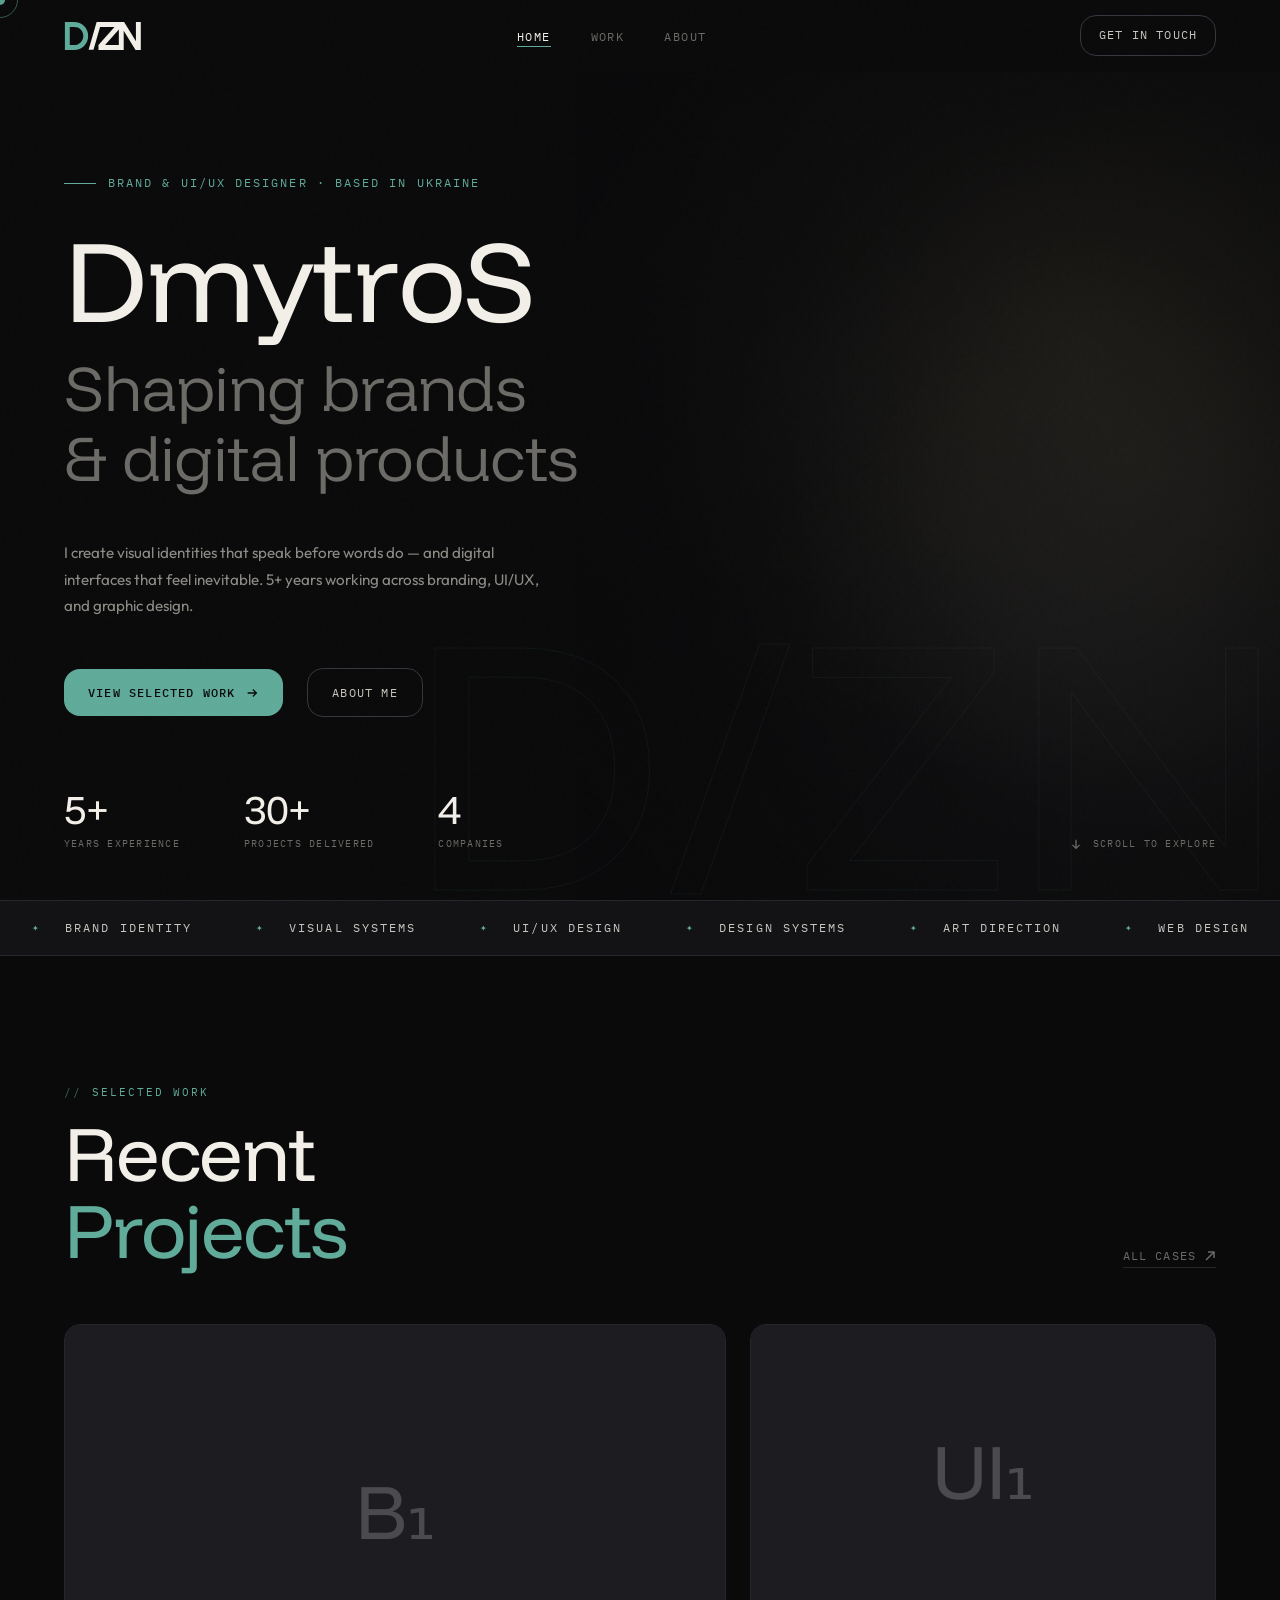
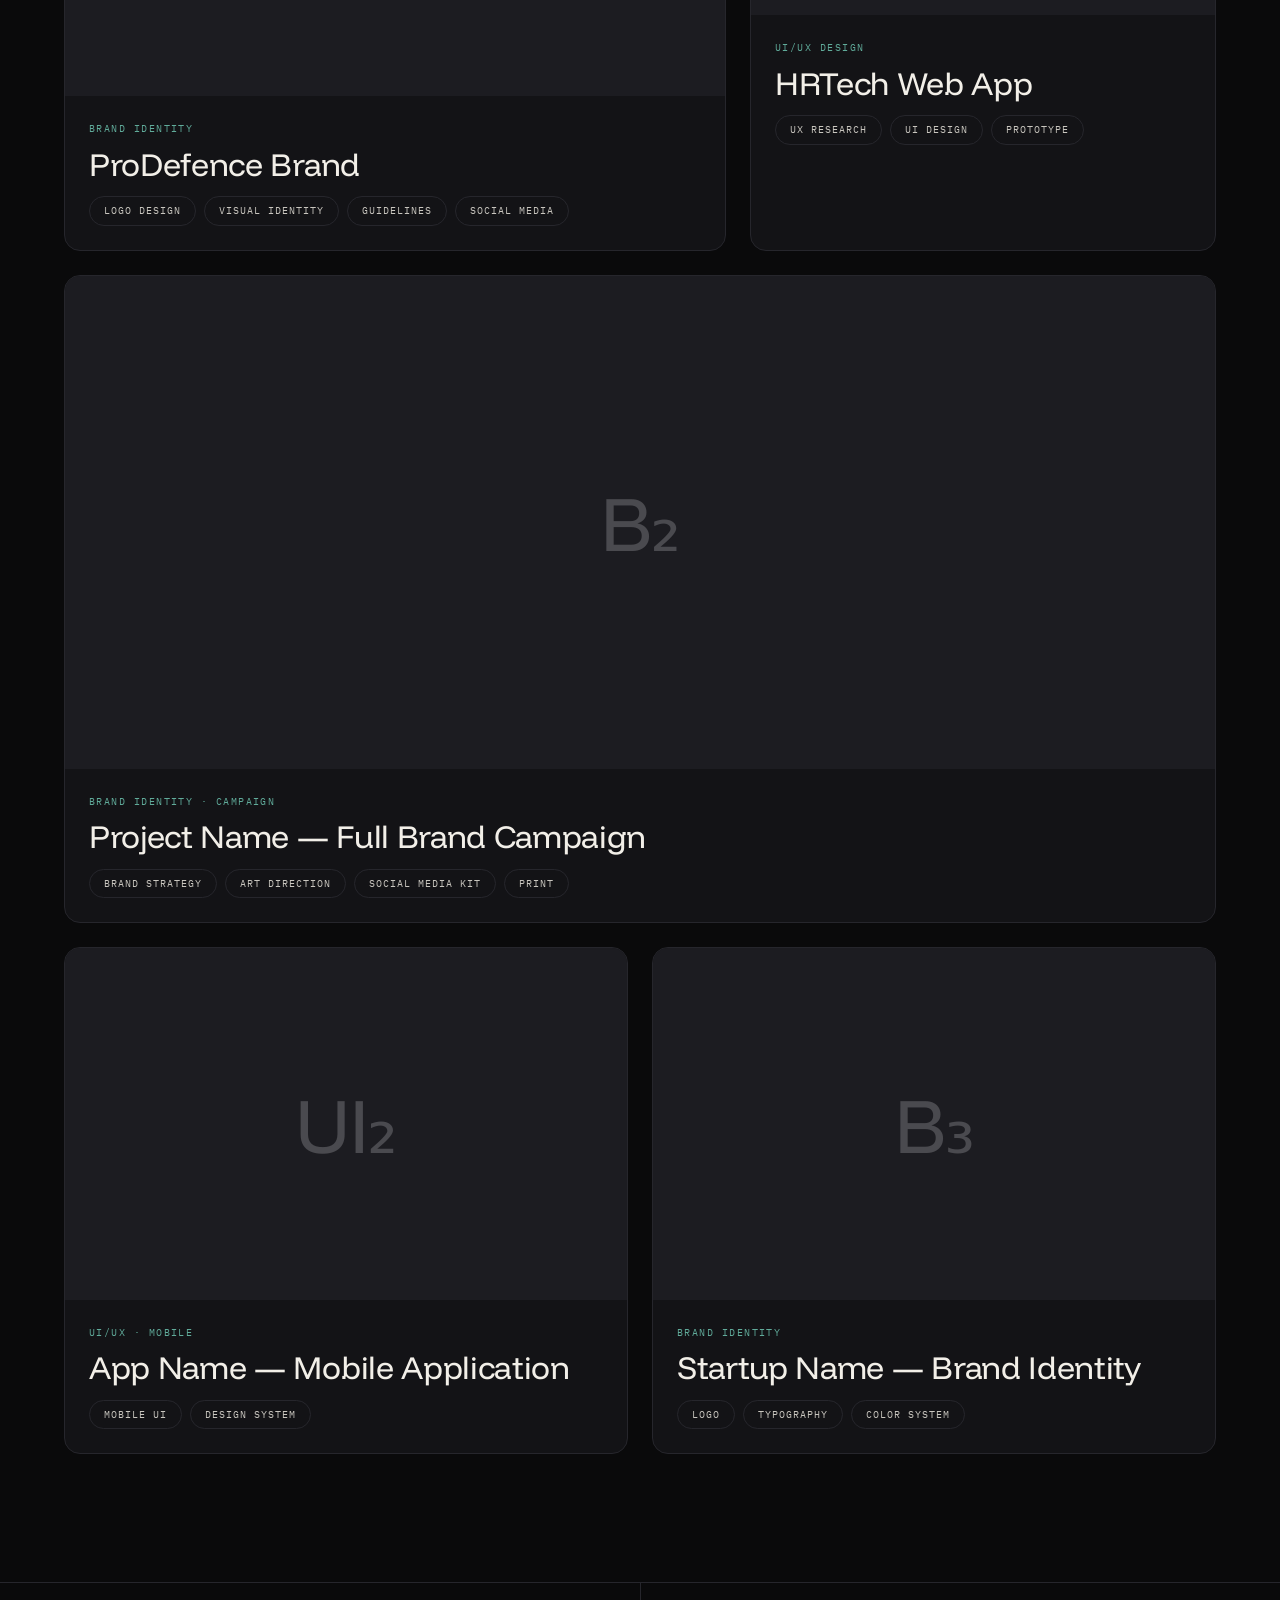
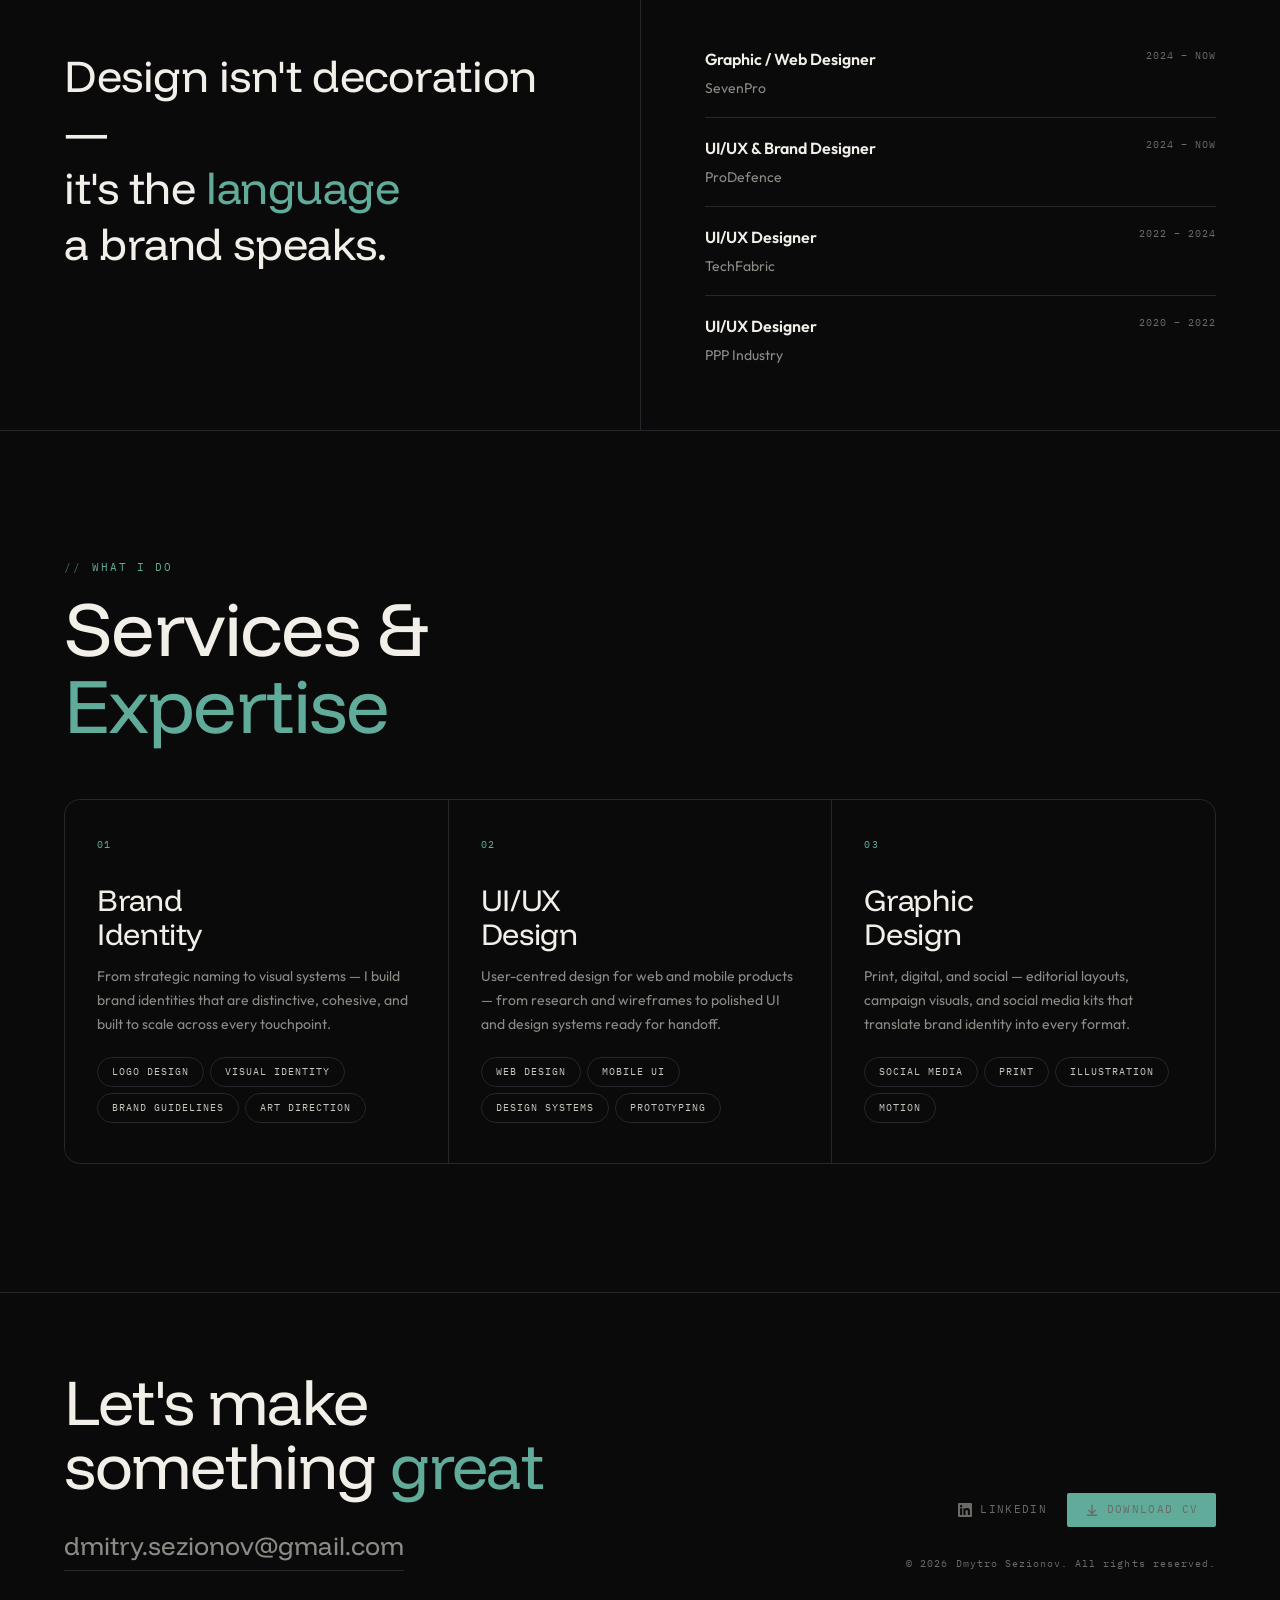
==== index.html @ 598ef32e "Update index.html" ====
<!DOCTYPE html>
<html lang="en">
<head>
  <meta charset="UTF-8" />
  <meta name="viewport" content="width=device-width, initial-scale=1.0" />
  <title>Dmytro Sezionov — Brand & UI/UX Designer</title>
  <meta name="description" content="Brand Designer & UI/UX Designer crafting visual identities and digital experiences." />
  <link rel="stylesheet" href="assets/css/style.css" />
  <link rel="icon" href="data:image/svg+xml,<svg xmlns='http://www.w3.org/2000/svg' viewBox='0 0 96 34' fill='none'><path d='M1.09167 34V0H12.3603C14.7079 0 16.9017 0.445239 18.9417 1.33572C20.9979 2.21 22.8031 3.43239 24.3574 5.00286C25.9279 6.55715 27.1503 8.36239 28.0245 10.4186C28.915 12.4586 29.3603 14.6524 29.3603 17C29.3603 19.3476 28.915 21.5495 28.0245 23.6057C27.1503 25.6457 25.9279 27.451 24.3574 29.0214C22.8031 30.5757 20.9979 31.7981 18.9417 32.6886C16.9017 33.5629 14.7079 34 12.3603 34H1.09167ZM7.01739 28.0743H12.3603C13.866 28.0743 15.2826 27.791 16.6103 27.2243C17.9541 26.6414 19.136 25.8481 20.156 24.8443C21.176 23.8243 21.9774 22.6505 22.5603 21.3229C23.1431 19.9791 23.4345 18.5381 23.4345 17C23.4345 15.4619 23.1431 14.0291 22.5603 12.7014C21.9774 11.3738 21.176 10.2 20.156 9.18001C19.136 8.16001 17.9622 7.36667 16.6345 6.80001C15.3069 6.21715 13.8822 5.92572 12.3603 5.92572H7.01739V28.0743Z' fill='%2360AB9A'/><path d='M45.5399 0L35.8173 33.6965H29.8915L39.6142 0H45.5399Z' fill='%23F2EFE8'/><path d='M41.8496 34V28.0743L61.3511 5.92572H41.8496V0H69.3411V5.92572L49.8396 28.0743H69.3411V34H41.8496Z' fill='%23F2EFE8'/><path d='M66.585 34V0H72.9965L87.3493 23.29V0H93.275V34H86.8879L72.5107 10.71V34H66.585Z' fill='%23F2EFE8'/></svg>" />
</head>
<body>

  <!-- Cursor -->
  <div class="cursor"></div>
  <div class="cursor-ring"></div>

  <!-- Page Transition -->
  <div class="page-transition"></div>

  <!-- Mobile Menu -->
  <nav class="mobile-menu">
    <a href="index.html">Home</a>
    <a href="work.html">Work</a>
    <a href="about.html">About</a>
    <a href="mailto:dmitry.sezionov@gmail.com">Contact</a>
  </nav>

  <!-- Navigation -->
  <header class="nav">
    <a href="index.html" class="nav-logo">
      <svg class="nav-logo-mark" height="28" viewBox="0 0 96 34" fill="none" xmlns="http://www.w3.org/2000/svg" aria-label="D/ZN">
        <path d="M1.09167 34V0H12.3603C14.7079 0 16.9017 0.445239 18.9417 1.33572C20.9979 2.21 22.8031 3.43239 24.3574 5.00286C25.9279 6.55715 27.1503 8.36239 28.0245 10.4186C28.915 12.4586 29.3603 14.6524 29.3603 17C29.3603 19.3476 28.915 21.5495 28.0245 23.6057C27.1503 25.6457 25.9279 27.451 24.3574 29.0214C22.8031 30.5757 20.9979 31.7981 18.9417 32.6886C16.9017 33.5629 14.7079 34 12.3603 34H1.09167ZM7.01739 28.0743H12.3603C13.866 28.0743 15.2826 27.791 16.6103 27.2243C17.9541 26.6414 19.136 25.8481 20.156 24.8443C21.176 23.8243 21.9774 22.6505 22.5603 21.3229C23.1431 19.9791 23.4345 18.5381 23.4345 17C23.4345 15.4619 23.1431 14.0291 22.5603 12.7014C21.9774 11.3738 21.176 10.2 20.156 9.18001C19.136 8.16001 17.9622 7.36667 16.6345 6.80001C15.3069 6.21715 13.8822 5.92572 12.3603 5.92572H7.01739V28.0743Z" fill="#60AB9A"/>
        <path d="M45.5399 0L35.8173 33.6965H29.8915L39.6142 0H45.5399Z" fill="#F2EFE8"/>
        <path d="M41.8496 34V28.0743L61.3511 5.92572H41.8496V0H69.3411V5.92572L49.8396 28.0743H69.3411V34H41.8496Z" fill="#F2EFE8"/>
        <path d="M66.585 34V0H72.9965L87.3493 23.29V0H93.275V34H86.8879L72.5107 10.71V34H66.585Z" fill="#F2EFE8"/>
      </svg>
      <span class="nav-logo-tagline">
        <span class="nav-logo-byline">Made by</span>
        <span class="nav-logo-name">Dmytro Sezionov</span>
      </span>
    </a>
    <ul class="nav-links">
      <li><a href="index.html">Home</a></li>
      <li><a href="work.html">Work</a></li>
      <li><a href="about.html">About</a></li>
    </ul>
    <a href="mailto:dmitry.sezionov@gmail.com" class="nav-cta">Get in touch</a>
    <div class="nav-burger" aria-label="Menu">
      <span></span><span></span><span></span>
    </div>
  </header>

  <main>

    <!-- ══════════════════════ HERO ══════════════════════ -->
    <section class="hero">
      <canvas class="hero-canvas" aria-hidden="true"></canvas>
      <div class="hero-bg-text" aria-hidden="true">D/ZN</div>

      <div class="hero-content">
        <p class="hero-tag">Brand & UI/UX Designer · Based in Ukraine</p>

        <h1 class="hero-name">Dmytro<br><em>S</em></h1>

        <p class="hero-role">Shaping brands<br>& digital products</p>

        <p class="hero-desc">
          I create visual identities that speak before words do —
          and digital interfaces that feel inevitable.
          5+ years working across branding, UI/UX, and graphic design.
        </p>

        <div class="hero-actions">
          <a href="work.html" class="btn-primary">
            View Selected Work
            <svg viewBox="0 0 16 16" fill="none" stroke="currentColor" stroke-width="1.5">
              <path d="M3 8h10M9 4l4 4-4 4"/>
            </svg>
          </a>
          <a href="about.html" class="btn-ghost">About me</a>
        </div>
      </div>

      <div class="hero-bottom">
        <div class="hero-stats">
          <div class="stat-item">
            <span class="stat-num" data-target="5" data-suffix="+">5+</span>
            <span class="stat-label">Years Experience</span>
          </div>
          <div class="stat-item">
            <span class="stat-num" data-target="30" data-suffix="+">30+</span>
            <span class="stat-label">Projects Delivered</span>
          </div>
          <div class="stat-item">
            <span class="stat-num" data-target="4">4</span>
            <span class="stat-label">Companies</span>
          </div>
        </div>
        <div class="scroll-indicator">
          <svg viewBox="0 0 16 16" fill="none" stroke="currentColor" stroke-width="1.5">
            <path d="M8 3v10M4 9l4 4 4-4"/>
          </svg>
          Scroll to explore
        </div>
      </div>
    </section>

    <!-- ══════════════════════ MARQUEE ══════════════════════ -->
    <div class="marquee-wrap">
      <div class="marquee-track">
        <span class="marquee-item">Brand Identity</span>
        <span class="marquee-item">Visual Systems</span>
        <span class="marquee-item">UI/UX Design</span>
        <span class="marquee-item">Design Systems</span>
        <span class="marquee-item">Art Direction</span>
        <span class="marquee-item">Web Design</span>
        <span class="marquee-item">Logo Design</span>
        <span class="marquee-item">Typography</span>
        <span class="marquee-item">Motion Design</span>
        <span class="marquee-item">Figma</span>
        <span class="marquee-item">Illustration</span>
        <span class="marquee-item">Social Media</span>
      </div>
    </div>

    <!-- ══════════════════════ SELECTED WORK ══════════════════════ -->
    <section class="section">
      <div class="section-header">
        <div>
          <p class="section-label">Selected Work</p>
          <h2 class="section-title">Recent<br><em>Projects</em></h2>
        </div>
        <a href="work.html" class="section-link">
          All cases
          <svg viewBox="0 0 12 12" fill="none" stroke="currentColor" stroke-width="1.5">
            <path d="M2 10L10 2M4 2h6v6"/>
          </svg>
        </a>
      </div>

      <div class="work-grid">

        <!-- Case 1 — Brand (Large) -->
        <a href="case-brand-1.html" class="case-card case-card--large" data-aos="fade-up" data-cat="brand">
          <div class="case-thumb">
            <div class="case-thumb-placeholder">B₁</div>
            <div class="case-thumb-overlay">
              <div class="case-thumb-overlay-icon">
                <svg width="16" height="16" viewBox="0 0 16 16" fill="none" stroke="currentColor" stroke-width="1.5">
                  <path d="M3 13L13 3M5 3h8v8"/>
                </svg>
              </div>
            </div>
          </div>
          <div class="case-info">
            <span class="case-category">Brand Identity</span>
            <h3 class="case-title">ProDefence Brand</h3>
            <div class="case-tags">
              <span class="tag">Logo Design</span>
              <span class="tag">Visual Identity</span>
              <span class="tag">Guidelines</span>
              <span class="tag">Social Media</span>
            </div>
          </div>
        </a>

        <!-- Case 2 — UI/UX (Medium) -->
        <a href="case-uiux-1.html" class="case-card case-card--medium" data-aos="fade-up" data-delay="150" data-cat="uiux">
          <div class="case-thumb">
            <div class="case-thumb-placeholder">UI₁</div>
            <div class="case-thumb-overlay">
              <div class="case-thumb-overlay-icon">
                <svg width="16" height="16" viewBox="0 0 16 16" fill="none" stroke="currentColor" stroke-width="1.5">
                  <path d="M3 13L13 3M5 3h8v8"/>
                </svg>
              </div>
            </div>
          </div>
          <div class="case-info">
            <span class="case-category">UI/UX Design</span>
            <h3 class="case-title">HRTech Web App</h3>
            <div class="case-tags">
              <span class="tag">UX Research</span>
              <span class="tag">UI Design</span>
              <span class="tag">Prototype</span>
            </div>
          </div>
        </a>

        <!-- Case 3 — Brand (Wide, featured) -->
        <a href="case-brand-2.html" class="case-card case-card--wide" data-aos="fade-up" data-delay="100" data-cat="brand">
          <div class="case-thumb">
            <div class="case-thumb-placeholder">B₂</div>
            <div class="case-thumb-overlay">
              <div class="case-thumb-overlay-icon">
                <svg width="16" height="16" viewBox="0 0 16 16" fill="none" stroke="currentColor" stroke-width="1.5">
                  <path d="M3 13L13 3M5 3h8v8"/>
                </svg>
              </div>
            </div>
          </div>
          <div class="case-info">
            <span class="case-category">Brand Identity · Campaign</span>
            <h3 class="case-title">Project Name — Full Brand Campaign</h3>
            <div class="case-tags">
              <span class="tag">Brand Strategy</span>
              <span class="tag">Art Direction</span>
              <span class="tag">Social Media Kit</span>
              <span class="tag">Print</span>
            </div>
          </div>
        </a>

        <!-- Case 4 — UI/UX (Half) -->
        <a href="case-uiux-2.html" class="case-card case-card--half" data-aos="fade-up" data-cat="uiux">
          <div class="case-thumb">
            <div class="case-thumb-placeholder">UI₂</div>
            <div class="case-thumb-overlay">
              <div class="case-thumb-overlay-icon">
                <svg width="16" height="16" viewBox="0 0 16 16" fill="none" stroke="currentColor" stroke-width="1.5">
                  <path d="M3 13L13 3M5 3h8v8"/>
                </svg>
              </div>
            </div>
          </div>
          <div class="case-info">
            <span class="case-category">UI/UX · Mobile</span>
            <h3 class="case-title">App Name — Mobile Application</h3>
            <div class="case-tags">
              <span class="tag">Mobile UI</span>
              <span class="tag">Design System</span>
            </div>
          </div>
        </a>

        <!-- Case 5 — Brand (Half) -->
        <a href="case-brand-3.html" class="case-card case-card--half" data-aos="fade-up" data-delay="200" data-cat="brand">
          <div class="case-thumb">
            <div class="case-thumb-placeholder">B₃</div>
            <div class="case-thumb-overlay">
              <div class="case-thumb-overlay-icon">
                <svg width="16" height="16" viewBox="0 0 16 16" fill="none" stroke="currentColor" stroke-width="1.5">
                  <path d="M3 13L13 3M5 3h8v8"/>
                </svg>
              </div>
            </div>
          </div>
          <div class="case-info">
            <span class="case-category">Brand Identity</span>
            <h3 class="case-title">Startup Name — Brand Identity</h3>
            <div class="case-tags">
              <span class="tag">Logo</span>
              <span class="tag">Typography</span>
              <span class="tag">Color System</span>
            </div>
          </div>
        </a>

      </div>
    </section>

    <!-- ══════════════════════ ABOUT STRIP ══════════════════════ -->
    <div class="about-strip">
      <div class="about-strip-cell" data-aos="fade-up">
        <p class="about-quote">
          Design isn't decoration —<br>
          it's the <span>language</span><br>
          a brand speaks.
        </p>
      </div>
      <div class="about-strip-cell" data-aos="fade-up" data-delay="150">
        <div class="about-exp-list">
          <div class="exp-item">
            <div>
              <div class="exp-role">Graphic / Web Designer</div>
              <div class="exp-company">SevenPro</div>
            </div>
            <div class="exp-period">2024 – Now</div>
          </div>
          <div class="exp-item">
            <div>
              <div class="exp-role">UI/UX & Brand Designer</div>
              <div class="exp-company">ProDefence</div>
            </div>
            <div class="exp-period">2024 – Now</div>
          </div>
          <div class="exp-item">
            <div>
              <div class="exp-role">UI/UX Designer</div>
              <div class="exp-company">TechFabric</div>
            </div>
            <div class="exp-period">2022 – 2024</div>
          </div>
          <div class="exp-item">
            <div>
              <div class="exp-role">UI/UX Designer</div>
              <div class="exp-company">PPP Industry</div>
            </div>
            <div class="exp-period">2020 – 2022</div>
          </div>
        </div>
      </div>
    </div>

    <!-- ══════════════════════ SERVICES ══════════════════════ -->
    <section class="section">
      <div class="section-header">
        <div>
          <p class="section-label">What I Do</p>
          <h2 class="section-title">Services &<br><em>Expertise</em></h2>
        </div>
      </div>
      <div class="services-grid">
        <div class="service-item" data-aos="fade-up">
          <p class="service-num">01</p>
          <h3 class="service-name">Brand<br>Identity</h3>
          <p class="service-desc">From strategic naming to visual systems — I build brand identities that are distinctive, cohesive, and built to scale across every touchpoint.</p>
          <div class="service-tags">
            <span class="tag">Logo Design</span>
            <span class="tag">Visual Identity</span>
            <span class="tag">Brand Guidelines</span>
            <span class="tag">Art Direction</span>
          </div>
        </div>
        <div class="service-item" data-aos="fade-up" data-delay="100">
          <p class="service-num">02</p>
          <h3 class="service-name">UI/UX<br>Design</h3>
          <p class="service-desc">User-centred design for web and mobile products — from research and wireframes to polished UI and design systems ready for handoff.</p>
          <div class="service-tags">
            <span class="tag">Web Design</span>
            <span class="tag">Mobile UI</span>
            <span class="tag">Design Systems</span>
            <span class="tag">Prototyping</span>
          </div>
        </div>
        <div class="service-item" data-aos="fade-up" data-delay="200">
          <p class="service-num">03</p>
          <h3 class="service-name">Graphic<br>Design</h3>
          <p class="service-desc">Print, digital, and social — editorial layouts, campaign visuals, and social media kits that translate brand identity into every format.</p>
          <div class="service-tags">
            <span class="tag">Social Media</span>
            <span class="tag">Print</span>
            <span class="tag">Illustration</span>
            <span class="tag">Motion</span>
          </div>
        </div>
      </div>
    </section>

    <!-- ══════════════════════ FOOTER ══════════════════════ -->
    <footer>
      <div class="footer-left">
        <p class="footer-headline">Let's make<br>something <span>great</span></p>
        <a href="mailto:dmitry.sezionov@gmail.com" class="footer-email">dmitry.sezionov@gmail.com</a>
      </div>
      <div class="footer-right">
        <div class="footer-social">
          <a href="https://linkedin.com" target="_blank" rel="noopener">
            <svg width="14" height="14" viewBox="0 0 24 24" fill="currentColor"><path d="M20.447 20.452h-3.554v-5.569c0-1.328-.027-3.037-1.852-3.037-1.853 0-2.136 1.445-2.136 2.939v5.667H9.351V9h3.414v1.561h.046c.477-.9 1.637-1.85 3.37-1.85 3.601 0 4.267 2.37 4.267 5.455v6.286zM5.337 7.433c-1.144 0-2.063-.926-2.063-2.065 0-1.138.92-2.063 2.063-2.063 1.14 0 2.064.925 2.064 2.063 0 1.139-.925 2.065-2.064 2.065zm1.782 13.019H3.555V9h3.564v11.452zM22.225 0H1.771C.792 0 0 .774 0 1.729v20.542C0 23.227.792 24 1.771 24h20.451C23.2 24 24 23.227 24 22.271V1.729C24 .774 23.2 0 22.222 0h.003z"/></svg>
            LinkedIn
          </a>
          <a href="assets/docs/DSezionov-CV.pdf" download="DSezionov-CV.pdf" class="footer-cv-btn">
            <svg width="14" height="14" viewBox="0 0 16 16" fill="none" stroke="currentColor" stroke-width="1.5">
              <path d="M8 2v9M4 8l4 4 4-4M2 14h12"/>
            </svg>
            Download CV
          </a>
        </div>
        <p class="footer-copy">© 2026 Dmytro Sezionov. All rights reserved.</p>
      </div>
    </footer>

  </main>

  <script src="assets/js/main.js"></script>
</body>
</html>
---- assets/css/style.css ----
/* ===== IMPORTS ===== */
@import url('https://fonts.googleapis.com/css2?family=Funnel+Display:wght@300..800&family=Outfit:wght@300;400;500;600;700;800&family=IBM+Plex+Mono:wght@400;500;600&display=swap');

/* ===== RESET & ROOT ===== */
*, *::before, *::after { box-sizing: border-box; margin: 0; padding: 0; }

/* Normalize em — display family is sans, color does the emphasis work */
em { font-style: normal; }

:root {
  /* Base */
  --bg:        #0A0A0B;
  --bg-2:      #08080A;
  --surface:   #131316;
  --surface2:  #1C1C21;
  --surface3:  #24242A;

  /* Borders */
  --border:        #26262C;
  --border-strong: #36363E;

  /* Foreground — warm off-whites */
  --text:   #F2EFE8;
  --text2:  #C9C6BF;
  --text3:  #8D8B85;
  --muted:  #6B6A66;
  --dim:    #4A4A4F;

  /* Accent — muted teal */
  --accent:       #60AB9A;
  --accent-light: #84C9B8;
  --accent-pale:  #B3E2D4;
  --accent-dim:   #4A8C7C;
  --accent-deep:  #2E5A4F;

  /* Semantic */
  --danger:  #FF5D4D;
  --success: #7FE39E;
  --warning: #FFC857;

  /* Fonts */
  --font-display: 'Funnel Display', 'Inter', system-ui, sans-serif;
  --font-ui:      'Outfit', 'Inter', system-ui, sans-serif;
  --font-mono:    'IBM Plex Mono', 'JetBrains Mono', ui-monospace, monospace;

  /* Motion */
  --ease-out:  cubic-bezier(0.16, 1, 0.3, 1);
  --ease-in:   cubic-bezier(0.7, 0, 0.84, 0);
  --ease-io:   cubic-bezier(0.87, 0, 0.13, 1);
  --dur-fast:  120ms;
  --dur-base:  220ms;
  --dur-slow:  420ms;

  /* Radii */
  --r-xs:  6px;
  --r-sm:  10px;
  --r-md:  16px;
  --r-lg:  24px;
  --r-pill: 999px;

  /* Spacing (8pt grid) */
  --s-1: 4px;  --s-2: 8px;  --s-3: 12px; --s-4: 16px;
  --s-5: 24px; --s-6: 32px; --s-7: 48px; --s-8: 64px;
  --s-9: 96px; --s-10: 128px;

  /* Layout */
  --nav-h:  72px;
  --gutter: clamp(1.5rem, 5vw, 4rem);

  /* Shadows */
  --shadow-1: 0 1px 2px rgba(0,0,0,0.4);
  --shadow-2: 0 6px 24px rgba(0,0,0,0.45);
  --shadow-glow: 0 0 0 4px rgba(96,171,154,0.22);
}

html { font-size: 16px; scroll-behavior: smooth; }

body {
  background: var(--bg);
  color: var(--text);
  font-family: var(--font-ui);
  font-size: 1rem;
  line-height: 1.6;
  overflow-x: hidden;
  cursor: none;
}

::selection { background: var(--accent); color: var(--bg); }

a { color: inherit; text-decoration: none; }
img { display: block; max-width: 100%; }
button { font: inherit; cursor: pointer; border: none; background: none; color: inherit; }

/* ===== CUSTOM CURSOR ===== */
.cursor {
  position: fixed;
  width: 10px; height: 10px;
  background: var(--accent);
  border-radius: 50%;
  pointer-events: none;
  z-index: 9999;
  transform: translate(-50%, -50%);
  transition: transform 0.1s var(--ease-out), width 0.3s var(--ease-out), height 0.3s var(--ease-out), background 0.3s;
  mix-blend-mode: difference;
}
.cursor-ring {
  position: fixed;
  width: 36px; height: 36px;
  border: 1px solid rgba(96,171,154,0.5);
  border-radius: 50%;
  pointer-events: none;
  z-index: 9998;
  transform: translate(-50%, -50%);
  transition: transform 0.15s var(--ease-out), width 0.3s var(--ease-out), height 0.3s var(--ease-out), opacity 0.3s;
}
body.cursor-hover .cursor { width: 20px; height: 20px; }
body.cursor-hover .cursor-ring { width: 60px; height: 60px; opacity: 0.4; }

/* ===== NOISE OVERLAY ===== */
body::before {
  content: '';
  position: fixed;
  inset: 0;
  background-image: url("data:image/svg+xml,%3Csvg viewBox='0 0 256 256' xmlns='http://www.w3.org/2000/svg'%3E%3Cfilter id='noise'%3E%3CfeTurbulence type='fractalNoise' baseFrequency='0.9' numOctaves='4' stitchTiles='stitch'/%3E%3C/filter%3E%3Crect width='100%25' height='100%25' filter='url(%23noise)' opacity='0.04'/%3E%3C/svg%3E");
  pointer-events: none;
  z-index: 9000;
  opacity: 0.4;
}

/* ===== PAGE TRANSITION ===== */
.page-transition {
  position: fixed;
  inset: 0;
  background: var(--accent);
  z-index: 8999;
  transform: scaleY(0);
  transform-origin: bottom;
  pointer-events: none;
}
.page-transition.entering { animation: transIn 0.5s var(--ease-io) forwards; }
.page-transition.leaving  { animation: transOut 0.5s var(--ease-io) forwards; }

@keyframes transIn  { from { transform: scaleY(0); transform-origin: bottom; } to { transform: scaleY(1); transform-origin: bottom; } }
@keyframes transOut { from { transform: scaleY(1); transform-origin: top;    } to { transform: scaleY(0); transform-origin: top;    } }

/* ===== NAVIGATION ===== */
.nav {
  position: fixed;
  top: 0; left: 0; right: 0;
  height: var(--nav-h);
  display: flex;
  align-items: center;
  justify-content: space-between;
  padding: 0 var(--gutter);
  z-index: 100;
  border-bottom: 1px solid transparent;
  transition: border-color var(--dur-slow), background var(--dur-slow), backdrop-filter var(--dur-slow);
}
.nav.scrolled {
  border-color: var(--border);
  background: rgba(10,10,11,0.85);
  backdrop-filter: blur(16px);
  -webkit-backdrop-filter: blur(16px);
}

/* D/ZN Logo */
.nav-logo {
  display: inline-flex;
  align-items: center;
  text-decoration: none;
  color: var(--text);
  position: relative;
  padding: 4px 0;
  flex-shrink: 0;
}
.nav-logo-mark {
  height: 28px;
  width: auto;
  display: block;
}
.nav-logo-tagline {
  position: absolute;
  top: 50%;
  left: calc(100% + 18px);
  transform: translate(-12px, -50%);
  display: flex;
  flex-direction: column;
  gap: 0;
  opacity: 0;
  pointer-events: none;
  white-space: nowrap;
  transition: transform var(--dur-slow) var(--ease-out), opacity var(--dur-slow) var(--ease-out);
}
.nav-logo:hover .nav-logo-tagline,
.nav-logo:focus-visible .nav-logo-tagline {
  transform: translate(0, -50%);
  opacity: 1;
}
.nav-logo-byline {
  font-family: var(--font-ui);
  font-size: 11px;
  font-weight: 400;
  color: var(--muted);
  letter-spacing: 0;
  line-height: 1.1;
}
.nav-logo-name {
  font-family: var(--font-display);
  font-size: 16px;
  font-weight: 600;
  color: var(--text);
  letter-spacing: -0.01em;
  line-height: 1.15;
}

.nav-links {
  display: flex;
  gap: 2.5rem;
  list-style: none;
}
.nav-links a {
  font-family: var(--font-mono);
  font-size: 0.75rem;
  letter-spacing: 0.12em;
  text-transform: uppercase;
  color: var(--muted);
  transition: color var(--dur-base);
  position: relative;
}
.nav-links a::after {
  content: '';
  position: absolute;
  bottom: -3px; left: 0;
  width: 0; height: 1px;
  background: var(--accent);
  transition: width 0.3s var(--ease-out);
}
.nav-links a:hover, .nav-links a.active { color: var(--text); }
.nav-links a:hover::after, .nav-links a.active::after { width: 100%; }

.nav-cta {
  font-family: var(--font-mono);
  font-size: 0.72rem;
  letter-spacing: 0.1em;
  text-transform: uppercase;
  border: 1px solid var(--border-strong);
  padding: 10px 18px;
  border-radius: var(--r-md);
  color: var(--text2);
  transition: border-color var(--dur-base), color var(--dur-base), background var(--dur-base);
}
.nav-cta:hover { border-color: var(--accent); color: var(--accent); }

/* ===== HAMBURGER (MOBILE) ===== */
.nav-burger { display: none; flex-direction: column; gap: 5px; cursor: pointer; padding: 4px; }
.nav-burger span { display: block; width: 24px; height: 1px; background: var(--text); transition: transform 0.3s, opacity 0.3s; }
.nav-burger.open span:nth-child(1) { transform: translateY(6px) rotate(45deg); }
.nav-burger.open span:nth-child(2) { opacity: 0; }
.nav-burger.open span:nth-child(3) { transform: translateY(-6px) rotate(-45deg); }

/* ===== MAIN CONTENT WRAPPER ===== */
main { padding-top: var(--nav-h); }

/* ===== HERO ===== */
.hero {
  min-height: calc(100vh - var(--nav-h));
  display: grid;
  grid-template-rows: 1fr auto;
  padding: clamp(3rem, 8vw, 7rem) var(--gutter) 3rem;
  position: relative;
  overflow: hidden;
}

.hero-canvas {
  position: absolute;
  top: 0;
  right: 0;
  width: 55%;
  height: 100%;
  pointer-events: none;
  z-index: 0;
  opacity: 0.65;
}
.hero-content, .hero-bottom, .hero-bg-text {
  position: relative;
  z-index: 1;
}

.hero-bg-text {
  position: absolute;
  bottom: -0.1em;
  right: -0.02em;
  font-family: var(--font-display);
  font-size: clamp(10rem, 28vw, 26rem);
  font-weight: 400;
  color: transparent;
  -webkit-text-stroke: 1px rgba(96,171,154,0.07);
  line-height: 1;
  pointer-events: none;
  user-select: none;
  white-space: nowrap;
}

.hero-tag {
  font-family: var(--font-mono);
  font-size: 0.72rem;
  letter-spacing: 0.18em;
  text-transform: uppercase;
  color: var(--accent);
  margin-bottom: 2rem;
  display: flex;
  align-items: center;
  gap: 0.75rem;
}
.hero-tag::before {
  content: '';
  width: 2rem; height: 1px;
  background: var(--accent);
  flex-shrink: 0;
}

.hero-name {
  font-family: var(--font-display);
  font-size: clamp(3.5rem, 9vw, 9rem);
  font-weight: 400;
  line-height: 0.95;
  letter-spacing: -0.02em;
  margin-bottom: 0.15em;
}
.hero-name em {
  color: var(--accent);
}

.hero-role {
  font-family: var(--font-display);
  font-size: clamp(2rem, 5vw, 5rem);
  font-weight: 300;
  line-height: 1.1;
  color: var(--muted);
  letter-spacing: -0.01em;
  margin-bottom: 3rem;
}

.hero-desc {
  max-width: 480px;
  font-size: 0.95rem;
  color: var(--text3);
  line-height: 1.75;
  margin-bottom: 3rem;
}

.hero-actions {
  display: flex;
  gap: 1.5rem;
  flex-wrap: wrap;
  align-items: center;
}

.btn-primary {
  display: inline-flex;
  align-items: center;
  gap: 0.6rem;
  background: var(--accent);
  color: var(--bg);
  font-family: var(--font-mono);
  font-size: 0.75rem;
  letter-spacing: 0.1em;
  text-transform: uppercase;
  font-weight: 500;
  padding: 14px 24px;
  border-radius: var(--r-md);
  white-space: nowrap;
  transition: opacity var(--dur-base), transform var(--dur-base) var(--ease-out);
}
.btn-primary:hover { opacity: 0.88; transform: translateY(-2px); }
.btn-primary svg { width: 14px; height: 14px; }

.btn-ghost {
  display: inline-flex;
  align-items: center;
  gap: 0.6rem;
  font-family: var(--font-mono);
  font-size: 0.75rem;
  letter-spacing: 0.1em;
  text-transform: uppercase;
  color: var(--text2);
  padding: 14px 24px;
  border: 1px solid var(--border-strong);
  border-radius: var(--r-md);
  white-space: nowrap;
  transition: color var(--dur-base), border-color var(--dur-base);
}
.btn-ghost:hover { color: var(--text); border-color: var(--text); }

.hero-bottom {
  display: flex;
  justify-content: space-between;
  align-items: flex-end;
  padding-top: 3rem;
  flex-wrap: wrap;
  gap: 1.5rem;
}

.hero-stats {
  display: flex;
  gap: 4rem;
  flex-wrap: wrap;
}
.stat-item { display: flex; flex-direction: column; gap: 6px; }
.stat-num {
  font-family: var(--font-display);
  font-size: 2.5rem;
  font-weight: 400;
  line-height: 1;
  letter-spacing: -0.02em;
  color: var(--text);
}
.stat-label {
  font-family: var(--font-mono);
  font-size: 0.65rem;
  letter-spacing: 0.12em;
  text-transform: uppercase;
  color: var(--muted);
}

.scroll-indicator {
  display: flex;
  align-items: center;
  gap: 0.6rem;
  font-family: var(--font-mono);
  font-size: 0.65rem;
  letter-spacing: 0.12em;
  text-transform: uppercase;
  color: var(--muted);
  animation: bounce 2s ease-in-out infinite;
}
.scroll-indicator svg { width: 14px; height: 14px; }

@keyframes bounce {
  0%, 100% { transform: translateY(0); }
  50%       { transform: translateY(4px); }
}

/* ===== MARQUEE ===== */
.marquee-wrap {
  overflow: hidden;
  border-top: 1px solid var(--border);
  border-bottom: 1px solid var(--border);
  padding: 18px 0;
  background: var(--surface);
}
.marquee-track {
  display: flex;
  gap: 0;
  white-space: nowrap;
  animation: marquee 30s linear infinite;
}
.marquee-wrap:hover .marquee-track { animation-play-state: paused; }
.marquee-item {
  display: flex;
  align-items: center;
  gap: 24px;
  padding: 0 32px;
  font-family: var(--font-mono);
  font-size: 0.72rem;
  letter-spacing: 0.18em;
  text-transform: uppercase;
  color: var(--text2);
  flex-shrink: 0;
}
.marquee-item::before {
  content: '✦';
  color: var(--accent);
  font-size: 0.5rem;
}
@keyframes marquee { from { transform: translateX(0); } to { transform: translateX(-50%); } }

/* ===== SECTION HEADER ===== */
.section { padding: clamp(4rem, 10vw, 8rem) var(--gutter); }

.section-header {
  display: flex;
  justify-content: space-between;
  align-items: flex-end;
  margin-bottom: 3.5rem;
  flex-wrap: wrap;
  gap: 1rem;
}

.section-label {
  font-family: var(--font-mono);
  font-size: 0.7rem;
  letter-spacing: 0.18em;
  text-transform: uppercase;
  color: var(--accent);
  margin-bottom: 0.75rem;
  display: flex;
  align-items: center;
  gap: 0.6rem;
}
.section-label::before { content: '//'; opacity: 0.6; }

.section-title {
  font-family: var(--font-display);
  font-size: clamp(2.5rem, 6vw, 5.5rem);
  font-weight: 400;
  line-height: 1;
  letter-spacing: -0.02em;
}
.section-title em { color: var(--accent); }

.section-link {
  font-family: var(--font-mono);
  font-size: 0.72rem;
  letter-spacing: 0.1em;
  text-transform: uppercase;
  color: var(--muted);
  display: flex;
  align-items: center;
  gap: 0.5rem;
  border-bottom: 1px solid var(--border);
  padding-bottom: 2px;
  transition: color var(--dur-base), border-color var(--dur-base);
  white-space: nowrap;
}
.section-link:hover { color: var(--text); border-color: var(--text); }
.section-link svg { width: 12px; height: 12px; transition: transform var(--dur-base) var(--ease-out); }
.section-link:hover svg { transform: translate(3px, -3px); }

/* ===== WORK GRID ===== */
.work-grid {
  display: grid;
  grid-template-columns: repeat(12, 1fr);
  gap: 24px;
}

.case-card {
  display: block;
  position: relative;
  overflow: hidden;
  background: var(--surface);
  border: 1px solid var(--border);
  border-radius: var(--r-md);
  transition: border-color var(--dur-base), transform var(--dur-slow) var(--ease-out);
}
.case-card:hover { border-color: var(--border-strong); transform: translateY(-4px); }

.case-card--large  { grid-column: span 7; }
.case-card--medium { grid-column: span 5; }
.case-card--wide   { grid-column: span 12; }
.case-card--half   { grid-column: span 6; }

.case-thumb {
  aspect-ratio: 16/10;
  overflow: hidden;
  background: var(--surface2);
  position: relative;
}
.case-card--large .case-thumb  { aspect-ratio: 16/9; }
.case-card--wide .case-thumb   { aspect-ratio: 21/9; }

.case-thumb img {
  width: 100%; height: 100%;
  object-fit: cover;
  transition: transform 0.6s var(--ease-out);
  opacity: 0.85;
}
.case-card:hover .case-thumb img { transform: scale(1.04); opacity: 1; }

.case-thumb-placeholder {
  width: 100%; height: 100%;
  display: flex;
  align-items: center;
  justify-content: center;
  font-family: var(--font-display);
  font-size: clamp(3rem, 6vw, 6rem);
  font-weight: 400;
  color: var(--dim);
  letter-spacing: -0.02em;
  background: var(--surface2);
  transition: color var(--dur-slow);
}
.case-card:hover .case-thumb-placeholder { color: rgba(96,171,154,0.18); }

.case-thumb-overlay {
  position: absolute;
  inset: 0;
  background: linear-gradient(to top, rgba(10,10,11,0.85) 0%, transparent 55%);
  opacity: 0;
  transition: opacity var(--dur-slow);
  display: flex;
  align-items: flex-end;
  justify-content: flex-end;
  padding: 18px;
}
.case-card:hover .case-thumb-overlay { opacity: 1; }
.case-thumb-overlay-icon {
  width: 44px; height: 44px;
  border: 1px solid var(--accent);
  border-radius: 50%;
  display: flex;
  align-items: center;
  justify-content: center;
  color: var(--accent);
  transform: translate(8px, 8px);
  transition: transform var(--dur-slow) var(--ease-out);
}
.case-card:hover .case-thumb-overlay-icon { transform: translate(0, 0); }

.case-info {
  padding: 24px;
  display: flex;
  flex-direction: column;
  gap: 10px;
}

.case-category {
  font-family: var(--font-mono);
  font-size: 0.65rem;
  letter-spacing: 0.14em;
  text-transform: uppercase;
  color: var(--accent);
}
.case-title {
  font-family: var(--font-display);
  font-size: clamp(1.3rem, 2.5vw, 2rem);
  font-weight: 400;
  line-height: 1.1;
  letter-spacing: -0.01em;
}
.case-tags {
  display: flex;
  gap: 8px;
  flex-wrap: wrap;
  margin-top: 4px;
}
.tag {
  font-family: var(--font-mono);
  font-size: 0.62rem;
  letter-spacing: 0.1em;
  text-transform: uppercase;
  color: var(--text2);
  border: 1px solid var(--border);
  padding: 6px 14px;
  border-radius: var(--r-pill);
  white-space: nowrap;
  transition: border-color var(--dur-base), color var(--dur-base);
}

/* ===== ABOUT STRIP ===== */
.about-strip {
  display: grid;
  grid-template-columns: 1fr 1fr;
  gap: 1px;
  background: var(--border);
  border-top: 1px solid var(--border);
  border-bottom: 1px solid var(--border);
}
.about-strip-cell {
  background: var(--bg);
  padding: clamp(2rem, 5vw, 4rem) var(--gutter);
}

.about-quote {
  font-family: var(--font-display);
  font-size: clamp(1.6rem, 3.5vw, 3rem);
  font-weight: 400;
  line-height: 1.25;
  letter-spacing: -0.01em;
}
.about-quote span { color: var(--accent); }

.about-exp-list {
  display: flex;
  flex-direction: column;
  gap: 18px;
}
.exp-item {
  display: grid;
  grid-template-columns: 1fr auto;
  gap: 1rem;
  padding-bottom: 18px;
  border-bottom: 1px solid var(--border);
}
.exp-item:last-child { border-bottom: none; padding-bottom: 0; }
.exp-role { font-size: 1rem; font-weight: 600; color: var(--text); }
.exp-company { color: var(--text3); font-size: 0.875rem; margin-top: 4px; }
.exp-period { font-family: var(--font-mono); font-size: 0.65rem; letter-spacing: 0.1em; color: var(--muted); text-transform: uppercase; white-space: nowrap; }

/* ===== EXPERIENCE TABLE ===== */
.xp-board {
  border: 1px solid var(--border);
  border-radius: var(--r-md);
  overflow: hidden;
}
.xp-group { border-bottom: 1px solid var(--border); }
.xp-group:last-child { border-bottom: none; }
.xp-company-bar {
  display: flex;
  justify-content: space-between;
  align-items: baseline;
  gap: 1rem;
  padding: 0.75rem 2rem;
  background: var(--surface);
  border-bottom: 1px solid var(--border);
}
.xp-company-name {
  font-family: var(--font-mono);
  font-size: 0.65rem;
  letter-spacing: 0.14em;
  text-transform: uppercase;
  color: var(--accent);
}
.xp-company-loc {
  font-family: var(--font-mono);
  font-size: 0.6rem;
  letter-spacing: 0.1em;
  text-transform: uppercase;
  color: var(--muted);
}
.xp-row {
  display: grid;
  grid-template-columns: 1fr 2fr;
  border-bottom: 1px solid var(--border);
}
.xp-row:last-child { border-bottom: none; }
.xp-left {
  padding: 1.75rem 2rem;
  border-right: 1px solid var(--border);
}
.xp-right { padding: 1.75rem 2rem; }
.xp-date {
  font-family: var(--font-mono);
  font-size: 0.65rem;
  letter-spacing: 0.12em;
  text-transform: uppercase;
  color: var(--accent);
  margin-bottom: 0.5rem;
}
.xp-title {
  font-size: 1.05rem;
  font-weight: 600;
  margin-bottom: 0.2rem;
}
.xp-type {
  font-family: var(--font-mono);
  font-size: 0.65rem;
  letter-spacing: 0.1em;
  text-transform: uppercase;
  color: var(--muted);
}
.xp-right p {
  color: var(--muted);
  font-size: 0.9rem;
  line-height: 1.75;
}
@media (max-width: 640px) {
  .xp-company-bar { padding: 0.75rem 1.25rem; flex-direction: column; gap: 0.2rem; }
  .xp-row { grid-template-columns: 1fr; }
  .xp-left { padding: 1.25rem 1.25rem 1rem; border-right: none; border-bottom: 1px solid var(--border); }
  .xp-right { padding: 1rem 1.25rem 1.25rem; }
}

/* ===== SERVICES ===== */
.services-grid {
  display: grid;
  grid-template-columns: repeat(auto-fit, minmax(280px, 1fr));
  gap: 1px;
  background: var(--border);
  border: 1px solid var(--border);
  border-radius: var(--r-md);
  overflow: hidden;
}
.service-item {
  background: var(--bg);
  padding: 36px 32px 40px;
  transition: background var(--dur-base);
}
.service-item:hover { background: var(--surface); }
.service-num {
  font-family: var(--font-mono);
  font-size: 0.65rem;
  letter-spacing: 0.14em;
  color: var(--accent);
  margin-bottom: 32px;
}
.service-name {
  font-family: var(--font-display);
  font-size: 1.9rem;
  font-weight: 400;
  line-height: 1.1;
  margin-bottom: 14px;
  letter-spacing: -0.01em;
}
.service-desc {
  font-size: 0.875rem;
  color: var(--text3);
  line-height: 1.7;
}
.service-tags {
  display: flex;
  flex-wrap: wrap;
  gap: 6px;
  margin-top: 20px;
}

/* ===== FOOTER ===== */
footer {
  padding: clamp(3rem, 6vw, 5rem) var(--gutter);
  border-top: 1px solid var(--border);
  display: grid;
  grid-template-columns: 1fr 1fr;
  gap: 48px;
  align-items: end;
}
.footer-left {}
.footer-headline {
  font-family: var(--font-display);
  font-size: clamp(2rem, 5vw, 4.5rem);
  font-weight: 400;
  line-height: 1;
  letter-spacing: -0.02em;
  margin-bottom: 28px;
}
.footer-headline em { color: var(--accent); font-weight: 500; }
.footer-headline span { color: var(--accent); }
.footer-email {
  font-family: var(--font-display);
  font-size: clamp(1rem, 2vw, 1.6rem);
  font-weight: 400;
  color: var(--text3);
  border-bottom: 1px solid var(--border);
  padding-bottom: 4px;
  transition: color var(--dur-base), border-color var(--dur-base);
  display: inline-block;
}
.footer-email:hover { color: var(--text); border-color: var(--text); }

.footer-right { display: flex; flex-direction: column; align-items: flex-end; gap: 28px; }
.footer-social { display: flex; gap: 20px; }
.footer-social a {
  font-family: var(--font-mono);
  font-size: 0.7rem;
  letter-spacing: 0.12em;
  text-transform: uppercase;
  color: var(--muted);
  transition: color var(--dur-base);
  display: flex;
  align-items: center;
  gap: 8px;
}
.footer-social a:hover { color: var(--text); }
.footer-cv-btn {
  display: inline-flex;
  align-items: center;
  gap: 0.5rem;
  font-family: var(--font-mono);
  font-size: 0.7rem;
  letter-spacing: 0.12em;
  text-transform: uppercase;
  color: var(--bg);
  background: var(--accent);
  padding: 0.5rem 1.1rem;
  border-radius: 2px;
  transition: opacity 0.25s, transform 0.25s var(--ease-out);
}
.footer-cv-btn:hover { opacity: 0.85; transform: translateY(-2px); }
.footer-cv-btn svg { flex-shrink: 0; }
.footer-copy {
  font-family: var(--font-mono);
  font-size: 0.65rem;
  letter-spacing: 0.1em;
  color: var(--muted);
}

/* ===== ANIMATE ON SCROLL ===== */
[data-aos] {
  opacity: 0;
  transform: translateY(30px);
  transition: opacity 0.7s var(--ease-out), transform 0.7s var(--ease-out);
}
[data-aos="fade-up"].aos-animate    { opacity: 1; transform: translateY(0); }
[data-aos="fade-in"].aos-animate    { opacity: 1; transform: none; }
[data-aos="slide-right"] { transform: translateX(-40px); }
[data-aos="slide-right"].aos-animate { opacity: 1; transform: translateX(0); }

[data-delay="100"] { transition-delay: 0.1s; }
[data-delay="150"] { transition-delay: 0.15s; }
[data-delay="200"] { transition-delay: 0.2s; }
[data-delay="250"] { transition-delay: 0.25s; }
[data-delay="300"] { transition-delay: 0.3s; }
[data-delay="400"] { transition-delay: 0.4s; }
[data-delay="500"] { transition-delay: 0.5s; }

/* ===== WORK PAGE ===== */
.page-hero {
  padding: clamp(3rem, 8vw, 6rem) var(--gutter) 3rem;
  border-bottom: 1px solid var(--border);
}
.page-hero-tag {
  font-family: var(--font-mono);
  font-size: 0.7rem;
  letter-spacing: 0.18em;
  text-transform: uppercase;
  color: var(--accent);
  margin-bottom: 28px;
  display: flex;
  align-items: center;
  gap: 12px;
}
.page-hero-tag::before { content: ''; width: 2rem; height: 1px; background: var(--accent); }
.page-hero-title {
  font-family: var(--font-display);
  font-size: clamp(3rem, 8vw, 7.5rem);
  font-weight: 400;
  line-height: 0.95;
  letter-spacing: -0.03em;
}
.page-hero-title em { color: var(--muted); }

.filter-bar {
  display: flex;
  gap: 10px;
  flex-wrap: wrap;
  padding: 24px var(--gutter);
  border-bottom: 1px solid var(--border);
}
.filter-btn {
  font-family: var(--font-mono);
  font-size: 0.68rem;
  letter-spacing: 0.12em;
  text-transform: uppercase;
  padding: 9px 16px;
  border: 1px solid var(--border-strong);
  border-radius: var(--r-pill);
  background: transparent;
  color: var(--text2);
  cursor: pointer;
  transition: all var(--dur-base);
}
.filter-btn:hover { color: var(--text); border-color: var(--text); }
.filter-btn.active {
  background: var(--accent);
  border-color: var(--accent);
  color: var(--bg);
}

.work-section { padding: 3rem var(--gutter); }

/* ===== CASE STUDY PAGE ===== */
.case-hero {
  padding: clamp(2rem, 6vw, 5rem) var(--gutter);
  display: grid;
  grid-template-columns: 1fr 1fr;
  gap: 64px;
  border-bottom: 1px solid var(--border);
}
.case-hero-meta { display: flex; flex-direction: column; gap: 18px; }
.case-hero-tag {
  font-family: var(--font-mono);
  font-size: 0.68rem;
  letter-spacing: 0.16em;
  text-transform: uppercase;
  color: var(--accent);
  display: flex;
  align-items: center;
  gap: 12px;
}
.case-hero-tag::before { content: ''; width: 1.5rem; height: 1px; background: var(--accent); }
.case-hero-title {
  font-family: var(--font-display);
  font-size: clamp(2.5rem, 5vw, 5rem);
  font-weight: 400;
  line-height: 1;
  letter-spacing: -0.02em;
}
.case-hero-title em { color: var(--accent); }
.case-hero-desc { font-size: 1rem; color: var(--text3); line-height: 1.75; max-width: 500px; }

.case-hero-details {
  display: grid;
  grid-template-columns: 1fr 1fr;
  gap: 24px;
  align-content: start;
}
.detail-item { border-top: 1px solid var(--border); padding-top: 16px; }
.detail-label {
  font-family: var(--font-mono);
  font-size: 0.62rem;
  letter-spacing: 0.12em;
  text-transform: uppercase;
  color: var(--muted);
  margin-bottom: 8px;
}
.detail-value { font-size: 0.9rem; color: var(--text); }

.case-cover {
  margin: 0 var(--gutter);
  border-radius: var(--r-lg);
  overflow: hidden;
  aspect-ratio: 16/7;
  background: var(--surface);
  border: 1px solid var(--border);
}
.case-cover-placeholder {
  width: 100%; height: 100%;
  display: flex;
  align-items: center;
  justify-content: center;
  font-family: var(--font-display);
  font-size: clamp(4rem, 10vw, 12rem);
  font-weight: 400;
  color: var(--dim);
}

.case-content {
  padding: clamp(3rem, 6vw, 5rem) clamp(2rem, 5vw, 4rem);
  max-width: 800px;
}
.case-content h2 {
  font-family: var(--font-display);
  font-size: clamp(1.8rem, 3vw, 2.6rem);
  font-weight: 500;
  line-height: 1.15;
  letter-spacing: -0.01em;
  margin-bottom: 18px;
  margin-top: 48px;
  color: var(--text);
}
.case-content h2:first-child { margin-top: 0; }
.case-content p {
  font-size: 1rem;
  color: var(--text3);
  line-height: 1.8;
  margin-bottom: 20px;
}
.case-content p:last-child { margin-bottom: 0; }

.case-placeholder-block {
  background: var(--surface);
  border: 1px dashed var(--border-strong);
  border-radius: var(--r-md);
  padding: 48px;
  margin: 32px 0;
  display: flex;
  align-items: center;
  justify-content: center;
  gap: 12px;
  font-family: var(--font-mono);
  font-size: 0.72rem;
  letter-spacing: 0.12em;
  text-transform: uppercase;
  color: var(--muted);
}
.case-placeholder-block svg { width: 16px; height: 16px; color: var(--accent); }

.case-images-grid {
  display: grid;
  grid-template-columns: 1fr 1fr;
  gap: 24px;
  margin: 64px var(--gutter);
}
.case-img-item {
  aspect-ratio: 4/3;
  background: var(--surface);
  border: 1px solid var(--border);
  border-radius: var(--r-md);
  overflow: hidden;
  display: flex;
  align-items: center;
  justify-content: center;
  font-family: var(--font-mono);
  font-size: 0.65rem;
  letter-spacing: 0.1em;
  text-transform: uppercase;
  color: var(--dim);
}

.case-nav {
  display: grid;
  grid-template-columns: 1fr 1fr;
  border-top: 1px solid var(--border);
}
.case-nav-item {
  padding: 36px var(--gutter);
  display: flex;
  flex-direction: column;
  gap: 10px;
  transition: background var(--dur-base);
}
.case-nav-item:hover { background: var(--surface); }
.case-nav-item:first-child { border-right: 1px solid var(--border); }
.case-nav-dir {
  font-family: var(--font-mono);
  font-size: 0.65rem;
  letter-spacing: 0.12em;
  text-transform: uppercase;
  color: var(--muted);
}
.case-nav-name {
  font-family: var(--font-display);
  font-size: clamp(1.2rem, 2vw, 1.8rem);
  font-weight: 400;
}

/* ===== ABOUT PAGE ===== */
.about-layout {
  display: grid;
  grid-template-columns: 5fr 4fr;
  gap: 1px;
  background: var(--border);
  border-bottom: 1px solid var(--border);
}
.about-main {
  background: var(--bg);
  padding: clamp(3rem, 6vw, 5rem) var(--gutter);
}
.about-sidebar {
  background: var(--surface);
  padding: clamp(3rem, 6vw, 5rem) 40px;
}
.about-intro {
  font-family: var(--font-display);
  font-size: clamp(1.8rem, 3.5vw, 3rem);
  font-weight: 400;
  line-height: 1.2;
  letter-spacing: -0.01em;
  margin-bottom: 36px;
}
.about-intro em { color: var(--accent); }
.about-body {
  font-size: 1rem;
  color: var(--text3);
  line-height: 1.8;
  max-width: 580px;
}
.about-body p { margin-bottom: 20px; }

.sidebar-section { margin-bottom: 36px; }
.sidebar-section:last-child { margin-bottom: 0; }
.sidebar-label {
  font-family: var(--font-mono);
  font-size: 0.65rem;
  letter-spacing: 0.16em;
  text-transform: uppercase;
  color: var(--accent);
  margin-bottom: 20px;
  display: flex;
  align-items: center;
  gap: 8px;
}
.sidebar-label::before { content: '//'; opacity: 0.5; }

.skills-list { display: flex; flex-wrap: wrap; gap: 8px; }
.skill-pill {
  font-family: var(--font-mono);
  font-size: 0.65rem;
  letter-spacing: 0.1em;
  text-transform: uppercase;
  padding: 8px 16px;
  border: 1px solid var(--border-strong);
  border-radius: var(--r-pill);
  color: var(--text2);
  transition: border-color var(--dur-base), color var(--dur-base);
  white-space: nowrap;
}
.skill-pill:hover { border-color: var(--accent); color: var(--accent); }

.tools-list { display: flex; flex-direction: column; gap: 0.6rem; }
.tool-item {
  display: flex;
  justify-content: space-between;
  align-items: center;
  padding: 0.5rem 0;
  border-bottom: 1px solid var(--border);
  font-size: 0.875rem;
}
.tool-item:last-child { border-bottom: none; }
.tool-name { color: var(--text); font-size: 0.875rem; }
.tool-bar-wrap { flex: 1; max-width: 80px; height: 2px; background: var(--border); border-radius: 1px; margin-left: 1rem; overflow: hidden; }
.tool-bar { height: 100%; background: var(--accent); border-radius: 1px; transform-origin: left; transform: scaleX(0); transition: transform 1s var(--ease-out); }
.tool-bar.animated { transform: scaleX(1); }

/* ===== RESPONSIVE ===== */
@media (max-width: 900px) {
  .case-card--large, .case-card--medium, .case-card--half { grid-column: span 12; }
  .about-strip { grid-template-columns: 1fr; }
  footer { grid-template-columns: 1fr; }
  .footer-right { align-items: flex-start; }
  .case-hero { grid-template-columns: 1fr; gap: 2.5rem; }
  .about-layout { grid-template-columns: 1fr; }
  .case-images-grid { grid-template-columns: 1fr; }
  .case-nav { grid-template-columns: 1fr; }
  .case-nav-item:first-child { border-right: none; border-bottom: 1px solid var(--border); }
}

@media (max-width: 640px) {
  .nav-links, .nav-cta { display: none; }
  .nav-burger { display: flex; }
  .hero-stats { gap: 1.5rem; }
  .case-card--wide .case-thumb { aspect-ratio: 16/9; }
  .work-grid { gap: 14px; }
}

/* ===== MOBILE MENU ===== */
.mobile-menu {
  position: fixed;
  inset: 0;
  background: var(--bg);
  z-index: 90;
  display: flex;
  flex-direction: column;
  align-items: center;
  justify-content: center;
  gap: 2rem;
  opacity: 0;
  pointer-events: none;
  transition: opacity 0.3s;
}
.mobile-menu.open { opacity: 1; pointer-events: all; }
.mobile-menu a {
  font-family: var(--font-display);
  font-size: 3rem;
  font-weight: 400;
  color: var(--muted);
  transition: color 0.25s;
}
.mobile-menu a:hover { color: var(--text); }
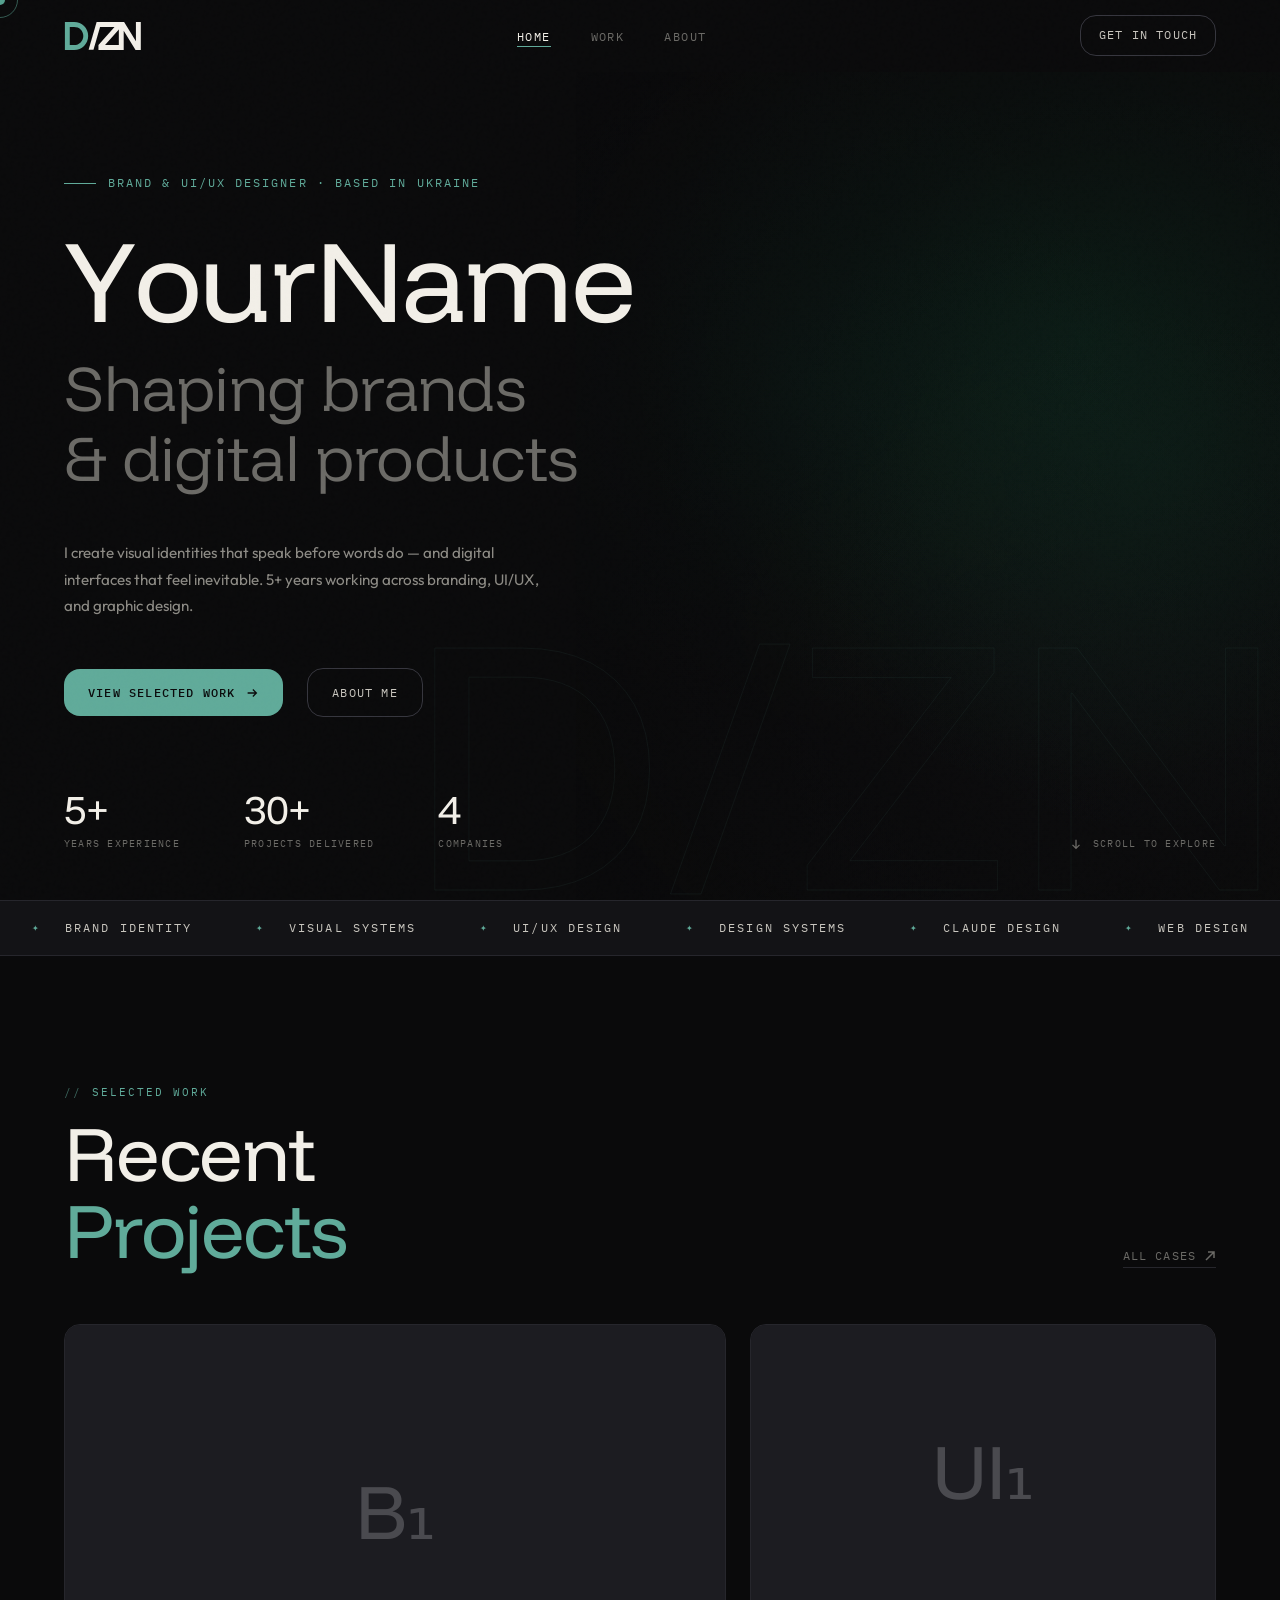
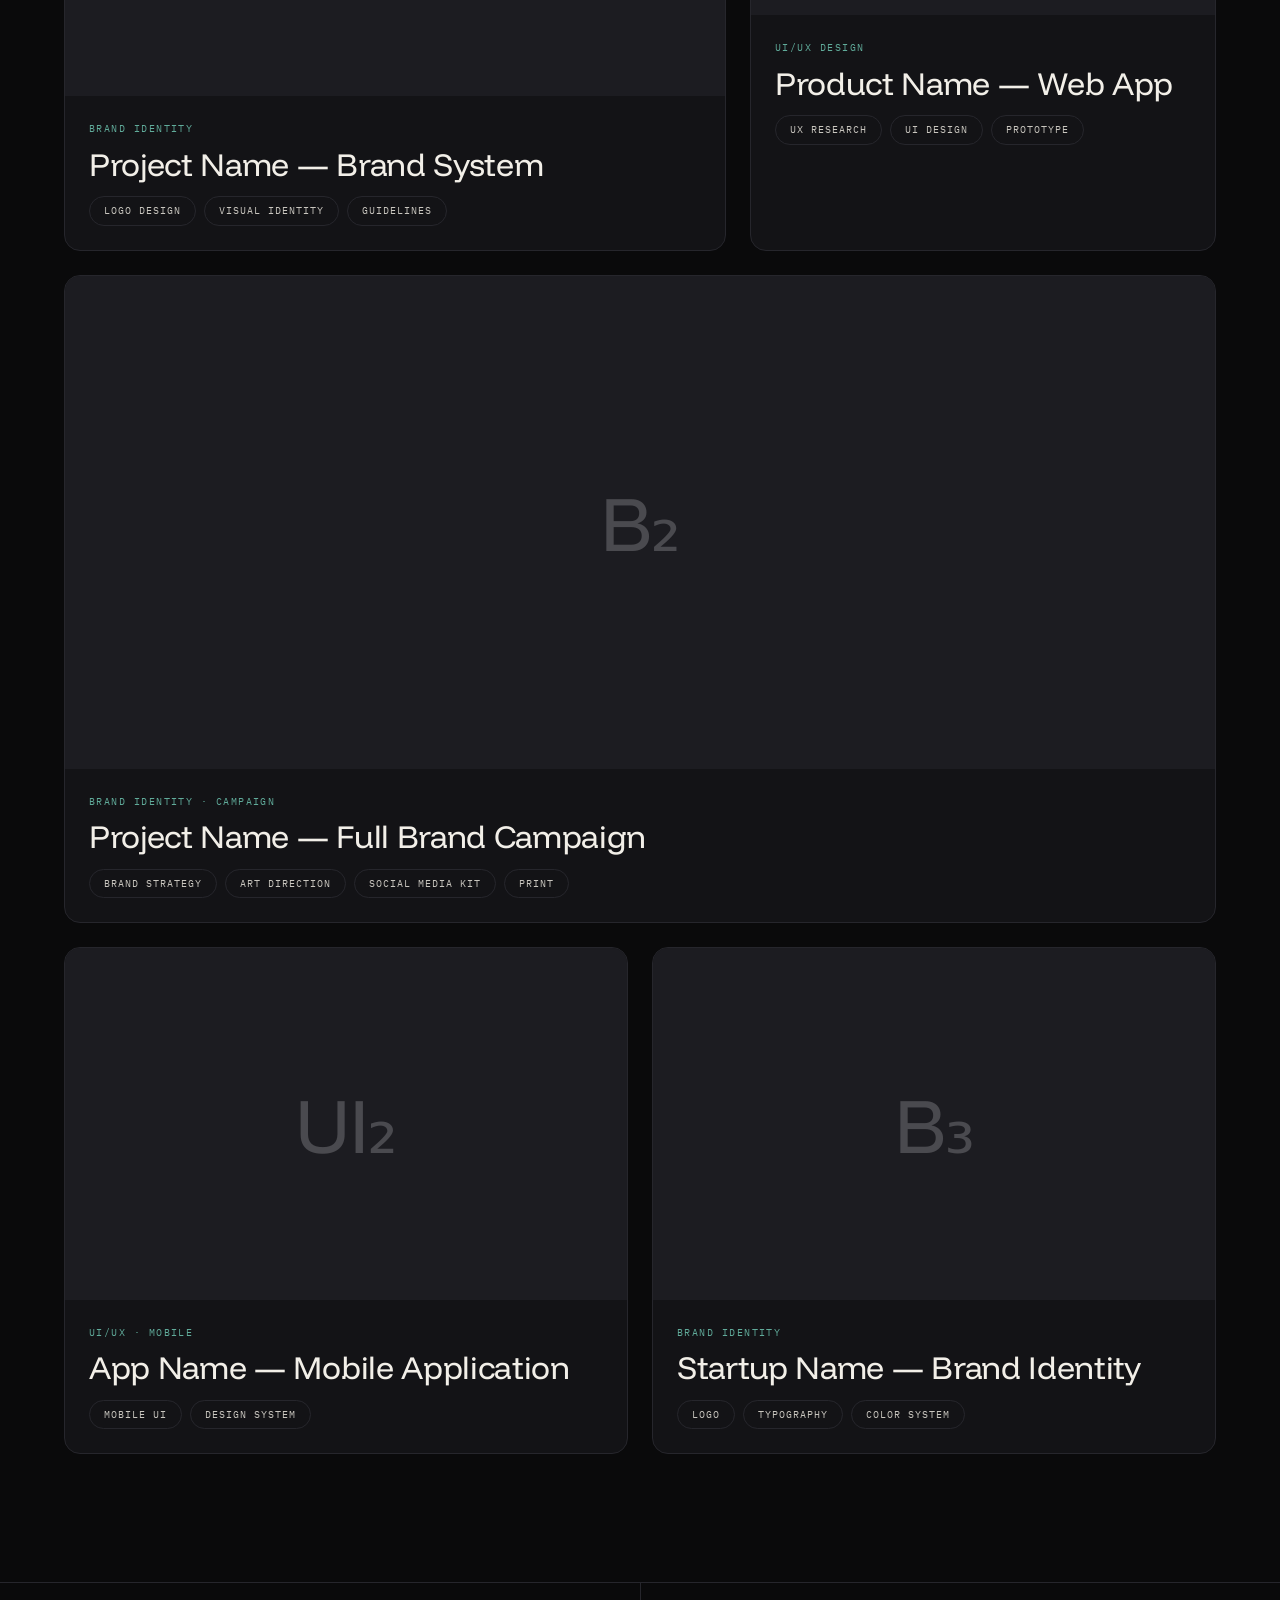
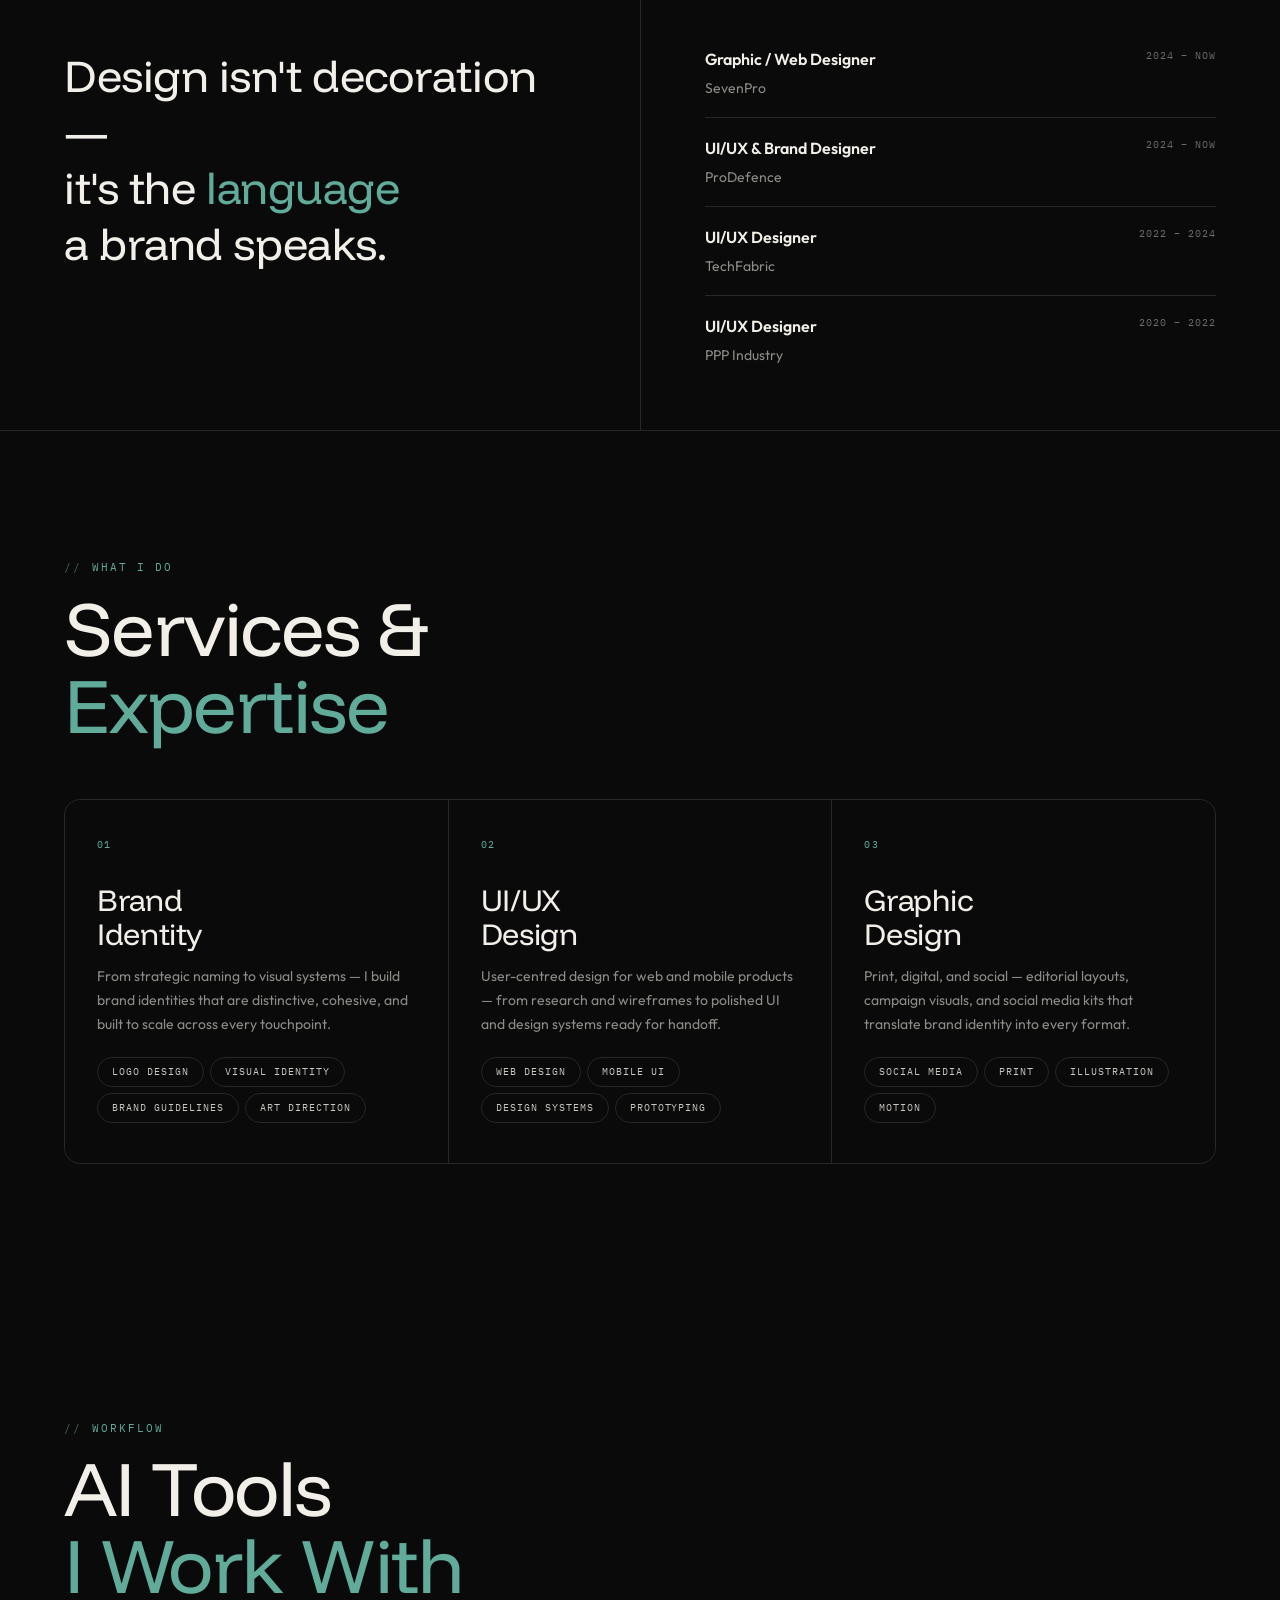
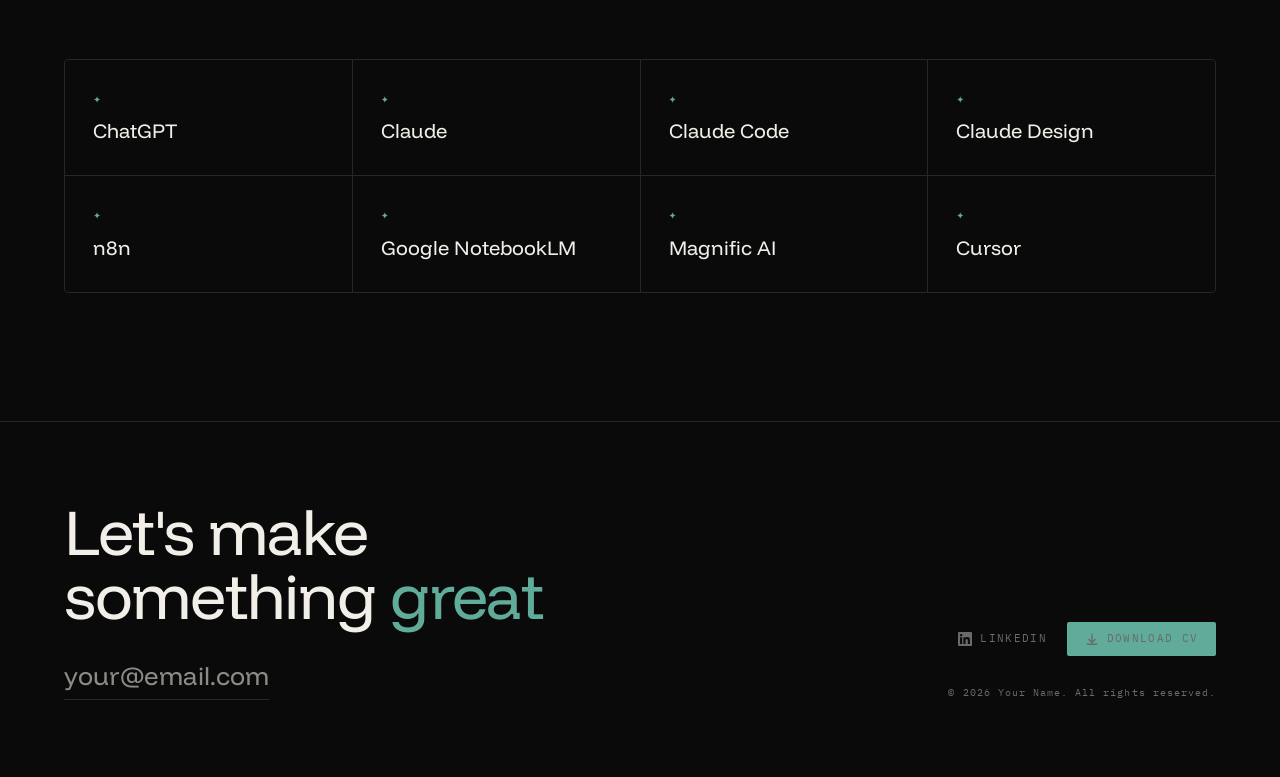
==== commit 6aa66bae: "style changes" ====
--- a/index.html
+++ b/index.html
@@ -3,7 +3,7 @@
 <head>
   <meta charset="UTF-8" />
   <meta name="viewport" content="width=device-width, initial-scale=1.0" />
-  <title>Dmytro Sezionov — Brand & UI/UX Designer</title>
+  <title>Your Name — Brand & UI/UX Designer</title>
   <meta name="description" content="Brand Designer & UI/UX Designer crafting visual identities and digital experiences." />
   <link rel="stylesheet" href="assets/css/style.css" />
   <link rel="icon" href="data:image/svg+xml,<svg xmlns='http://www.w3.org/2000/svg' viewBox='0 0 96 34' fill='none'><path d='M1.09167 34V0H12.3603C14.7079 0 16.9017 0.445239 18.9417 1.33572C20.9979 2.21 22.8031 3.43239 24.3574 5.00286C25.9279 6.55715 27.1503 8.36239 28.0245 10.4186C28.915 12.4586 29.3603 14.6524 29.3603 17C29.3603 19.3476 28.915 21.5495 28.0245 23.6057C27.1503 25.6457 25.9279 27.451 24.3574 29.0214C22.8031 30.5757 20.9979 31.7981 18.9417 32.6886C16.9017 33.5629 14.7079 34 12.3603 34H1.09167ZM7.01739 28.0743H12.3603C13.866 28.0743 15.2826 27.791 16.6103 27.2243C17.9541 26.6414 19.136 25.8481 20.156 24.8443C21.176 23.8243 21.9774 22.6505 22.5603 21.3229C23.1431 19.9791 23.4345 18.5381 23.4345 17C23.4345 15.4619 23.1431 14.0291 22.5603 12.7014C21.9774 11.3738 21.176 10.2 20.156 9.18001C19.136 8.16001 17.9622 7.36667 16.6345 6.80001C15.3069 6.21715 13.8822 5.92572 12.3603 5.92572H7.01739V28.0743Z' fill='%2360AB9A'/><path d='M45.5399 0L35.8173 33.6965H29.8915L39.6142 0H45.5399Z' fill='%23F2EFE8'/><path d='M41.8496 34V28.0743L61.3511 5.92572H41.8496V0H69.3411V5.92572L49.8396 28.0743H69.3411V34H41.8496Z' fill='%23F2EFE8'/><path d='M66.585 34V0H72.9965L87.3493 23.29V0H93.275V34H86.8879L72.5107 10.71V34H66.585Z' fill='%23F2EFE8'/></svg>" />
@@ -22,7 +22,7 @@
     <a href="index.html">Home</a>
     <a href="work.html">Work</a>
     <a href="about.html">About</a>
-    <a href="mailto:dmitry.sezionov@gmail.com">Contact</a>
+    <a href="mailto:your@email.com">Contact</a>
   </nav>
 
   <!-- Navigation -->
@@ -44,7 +44,7 @@
       <li><a href="work.html">Work</a></li>
       <li><a href="about.html">About</a></li>
     </ul>
-    <a href="mailto:dmitry.sezionov@gmail.com" class="nav-cta">Get in touch</a>
+    <a href="mailto:your@email.com" class="nav-cta">Get in touch</a>
     <div class="nav-burger" aria-label="Menu">
       <span></span><span></span><span></span>
     </div>
@@ -60,7 +60,7 @@
       <div class="hero-content">
         <p class="hero-tag">Brand & UI/UX Designer · Based in Ukraine</p>
 
-        <h1 class="hero-name">Dmytro<br><em>S</em></h1>
+        <h1 class="hero-name">Your<br><em>Name</em></h1>
 
         <p class="hero-role">Shaping brands<br>& digital products</p>
 
@@ -112,13 +112,13 @@
         <span class="marquee-item">Visual Systems</span>
         <span class="marquee-item">UI/UX Design</span>
         <span class="marquee-item">Design Systems</span>
-        <span class="marquee-item">Art Direction</span>
+        <span class="marquee-item">Claude Design</span>
         <span class="marquee-item">Web Design</span>
         <span class="marquee-item">Logo Design</span>
         <span class="marquee-item">Typography</span>
-        <span class="marquee-item">Motion Design</span>
+        <span class="marquee-item">Adobe Illustrator</span>
         <span class="marquee-item">Figma</span>
-        <span class="marquee-item">Illustration</span>
+        <span class="marquee-item">Adobe InDesign</span>
         <span class="marquee-item">Social Media</span>
       </div>
     </div>
@@ -154,12 +154,11 @@
           </div>
           <div class="case-info">
             <span class="case-category">Brand Identity</span>
-            <h3 class="case-title">ProDefence Brand</h3>
+            <h3 class="case-title">Project Name — Brand System</h3>
             <div class="case-tags">
               <span class="tag">Logo Design</span>
               <span class="tag">Visual Identity</span>
               <span class="tag">Guidelines</span>
-              <span class="tag">Social Media</span>
             </div>
           </div>
         </a>
@@ -178,7 +177,7 @@
           </div>
           <div class="case-info">
             <span class="case-category">UI/UX Design</span>
-            <h3 class="case-title">HRTech Web App</h3>
+            <h3 class="case-title">Product Name — Web App</h3>
             <div class="case-tags">
               <span class="tag">UX Research</span>
               <span class="tag">UI Design</span>
@@ -347,11 +346,55 @@
       </div>
     </section>
 
+    <!-- ══════════════════════ AI TOOLS ══════════════════════ -->
+    <section class="section">
+      <div class="section-header">
+        <div>
+          <p class="section-label">Workflow</p>
+          <h2 class="section-title">AI Tools<br><em>I Work With</em></h2>
+        </div>
+      </div>
+      <div class="ai-tools-grid">
+        <div class="ai-tool-item" data-aos="fade-up">
+          <div class="ai-tool-icon">✦</div>
+          <div class="ai-tool-name">ChatGPT</div>
+        </div>
+        <div class="ai-tool-item" data-aos="fade-up" data-delay="50">
+          <div class="ai-tool-icon">✦</div>
+          <div class="ai-tool-name">Claude</div>
+        </div>
+        <div class="ai-tool-item" data-aos="fade-up" data-delay="100">
+          <div class="ai-tool-icon">✦</div>
+          <div class="ai-tool-name">Claude Code</div>
+        </div>
+        <div class="ai-tool-item" data-aos="fade-up" data-delay="150">
+          <div class="ai-tool-icon">✦</div>
+          <div class="ai-tool-name">Claude Design</div>
+        </div>
+        <div class="ai-tool-item" data-aos="fade-up" data-delay="200">
+          <div class="ai-tool-icon">✦</div>
+          <div class="ai-tool-name">n8n</div>
+        </div>
+        <div class="ai-tool-item" data-aos="fade-up" data-delay="250">
+          <div class="ai-tool-icon">✦</div>
+          <div class="ai-tool-name">Google NotebookLM</div>
+        </div>
+        <div class="ai-tool-item" data-aos="fade-up" data-delay="300">
+          <div class="ai-tool-icon">✦</div>
+          <div class="ai-tool-name">Magnific AI</div>
+        </div>
+        <div class="ai-tool-item" data-aos="fade-up" data-delay="350">
+          <div class="ai-tool-icon">✦</div>
+          <div class="ai-tool-name">Cursor</div>
+        </div>
+      </div>
+    </section>
+
     <!-- ══════════════════════ FOOTER ══════════════════════ -->
     <footer>
       <div class="footer-left">
         <p class="footer-headline">Let's make<br>something <span>great</span></p>
-        <a href="mailto:dmitry.sezionov@gmail.com" class="footer-email">dmitry.sezionov@gmail.com</a>
+        <a href="mailto:your@email.com" class="footer-email">your@email.com</a>
       </div>
       <div class="footer-right">
         <div class="footer-social">
@@ -366,7 +409,7 @@
             Download CV
           </a>
         </div>
-        <p class="footer-copy">© 2026 Dmytro Sezionov. All rights reserved.</p>
+        <p class="footer-copy">© 2026 Your Name. All rights reserved.</p>
       </div>
     </footer>
 
--- a/assets/css/style.css
+++ b/assets/css/style.css
@@ -1226,3 +1226,40 @@
   transition: color 0.25s;
 }
 .mobile-menu a:hover { color: var(--text); }
+
+/* ===== AI TOOLS GRID ===== */
+.ai-tools-grid {
+  display: grid;
+  grid-template-columns: repeat(4, 1fr);
+  gap: 1px;
+  background: var(--border);
+  border: 1px solid var(--border);
+  border-radius: 4px;
+  overflow: hidden;
+}
+.ai-tool-item {
+  background: var(--bg);
+  padding: 2rem 1.75rem;
+  display: flex;
+  flex-direction: column;
+  gap: 0.75rem;
+  transition: background 0.3s;
+}
+.ai-tool-item:hover { background: var(--surface); }
+.ai-tool-icon {
+  font-size: 0.6rem;
+  color: var(--accent);
+}
+.ai-tool-name {
+  font-family: var(--font-display);
+  font-size: 1.25rem;
+  font-weight: 400;
+  color: var(--text);
+  line-height: 1.2;
+}
+@media (max-width: 900px) {
+  .ai-tools-grid { grid-template-columns: repeat(2, 1fr); }
+}
+@media (max-width: 480px) {
+  .ai-tools-grid { grid-template-columns: 1fr 1fr; }
+}
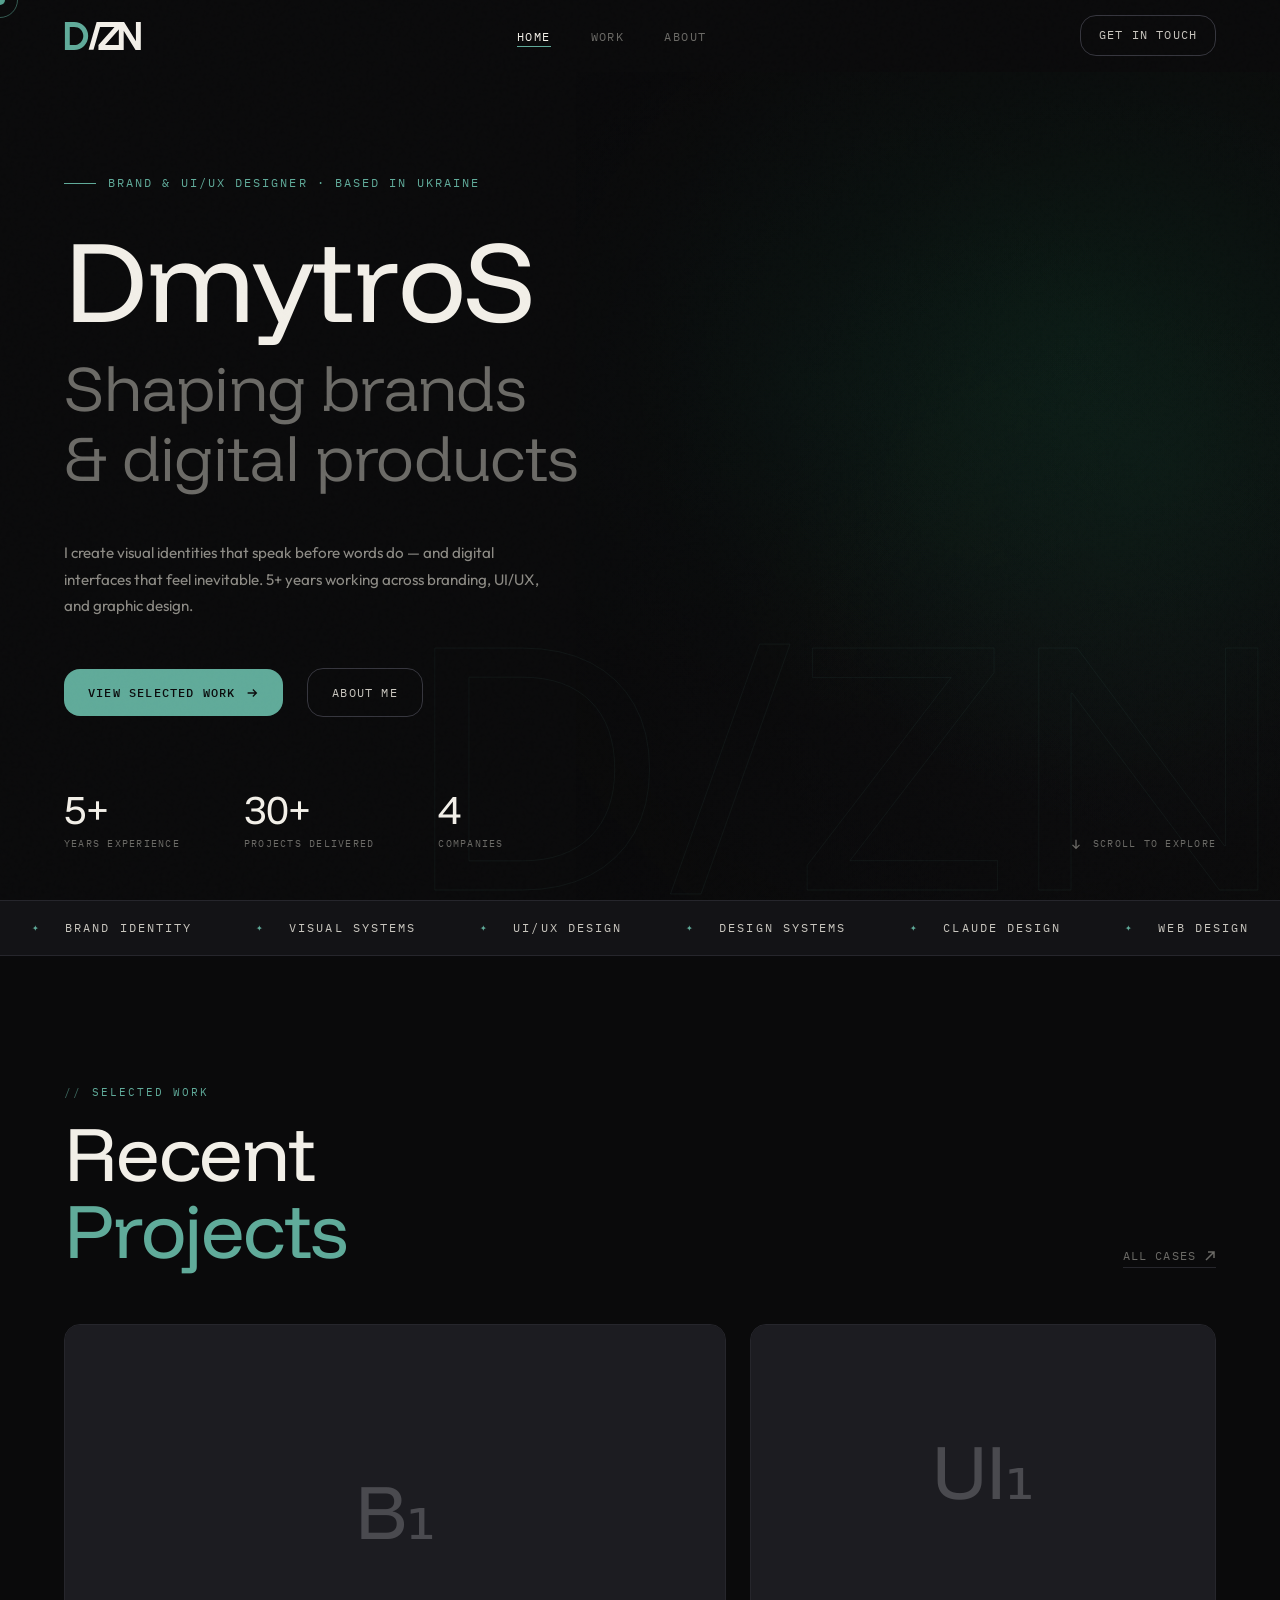
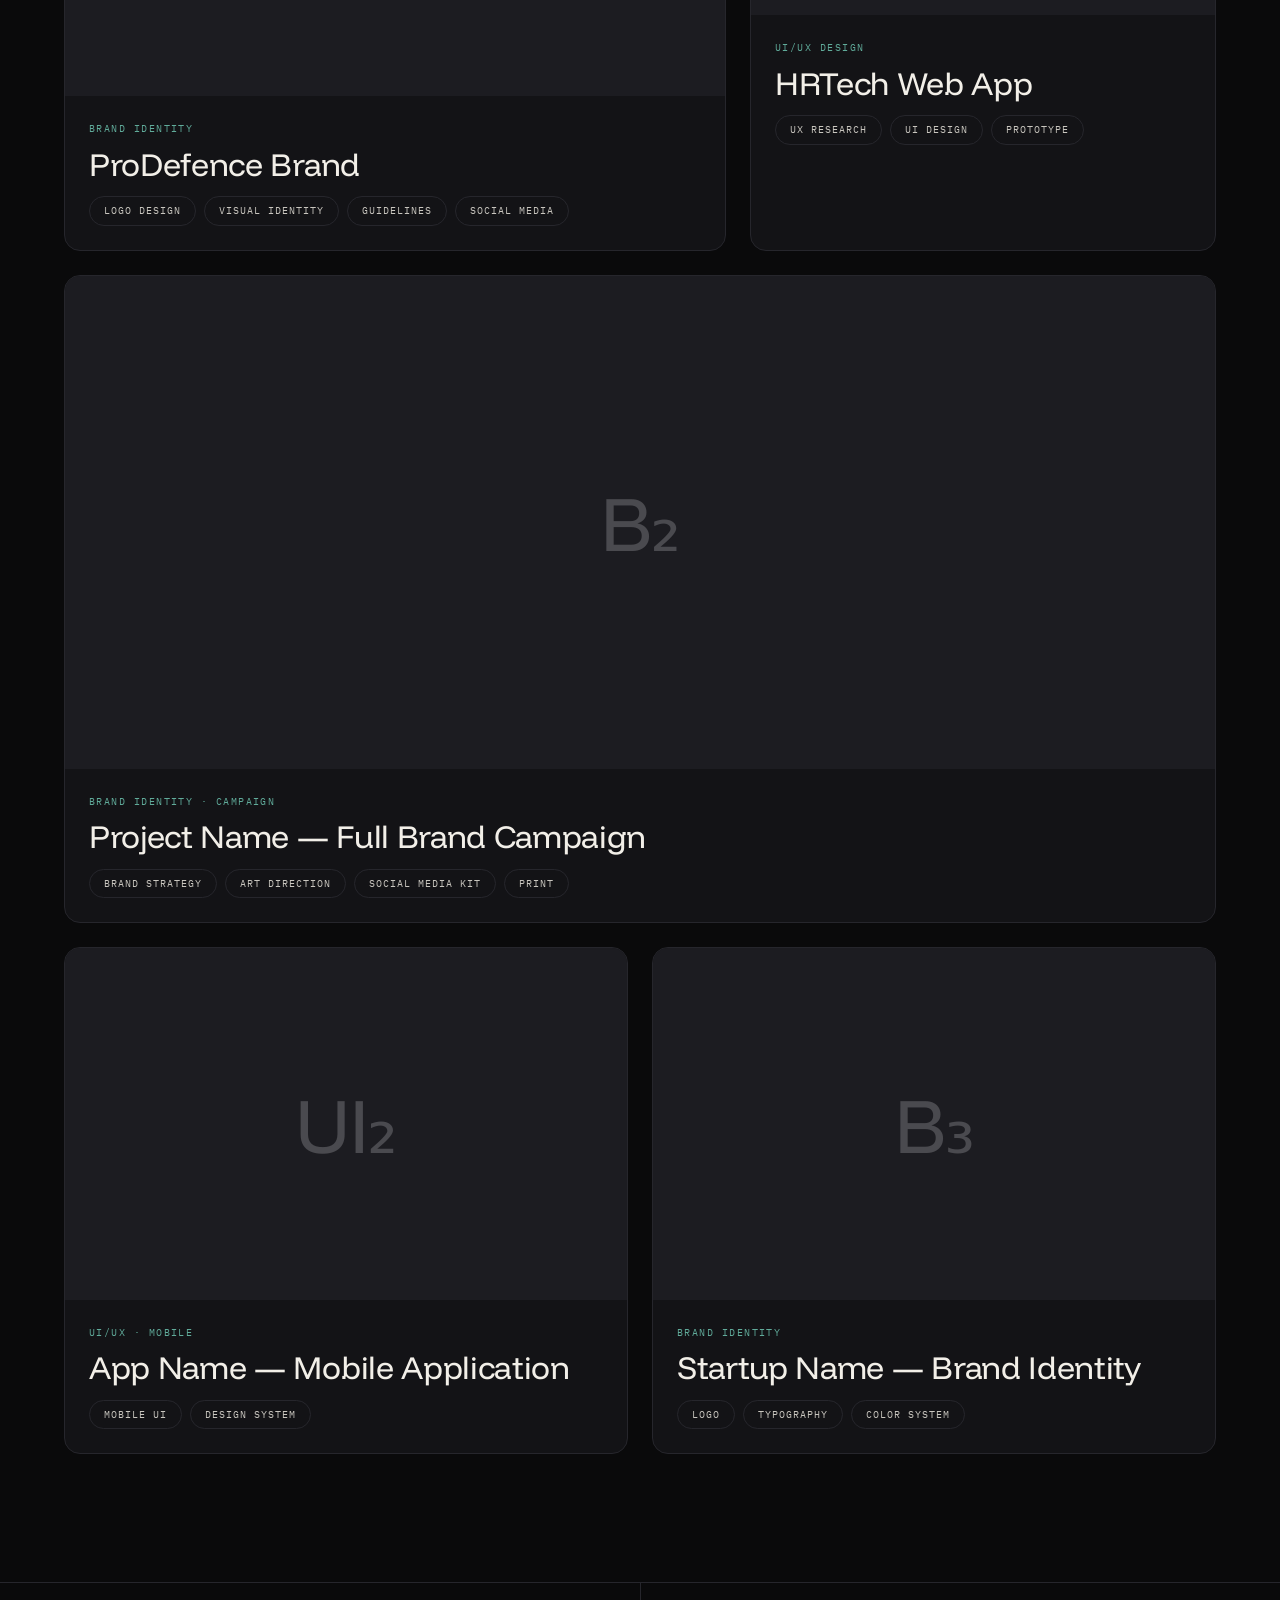
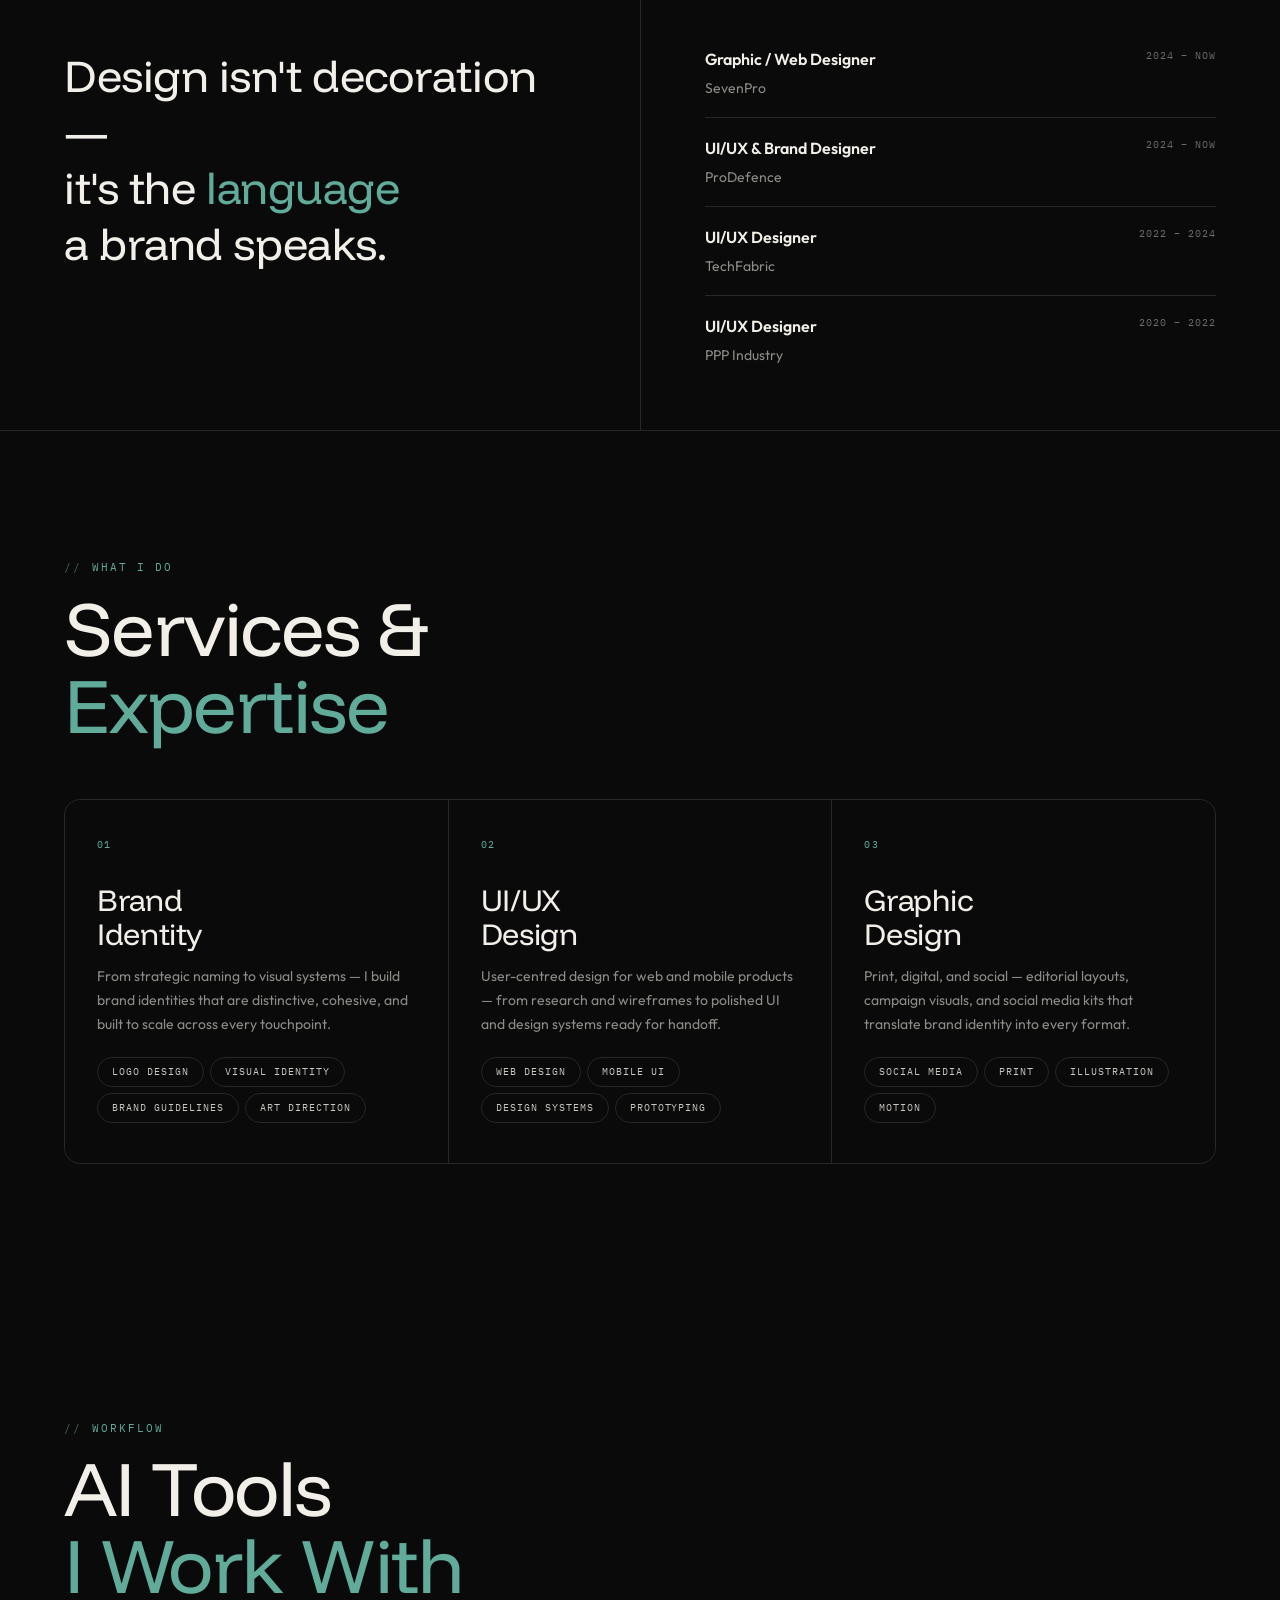
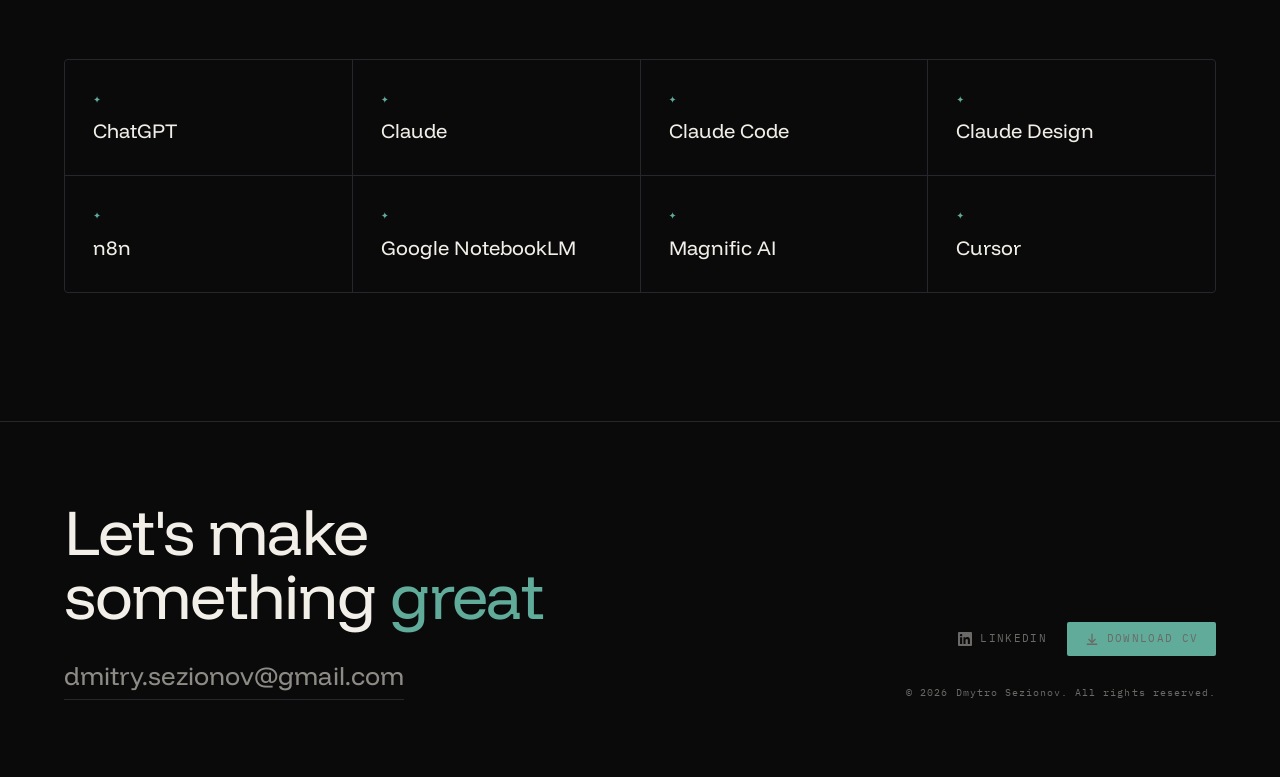
==== commit 4c53f4a2: "Merge branch 'main' of https://github.com/DSezionov/myportfolio" ====
--- a/index.html
+++ b/index.html
@@ -3,7 +3,7 @@
 <head>
   <meta charset="UTF-8" />
   <meta name="viewport" content="width=device-width, initial-scale=1.0" />
-  <title>Your Name — Brand & UI/UX Designer</title>
+  <title>Dmytro Sezionov — Brand & UI/UX Designer</title>
   <meta name="description" content="Brand Designer & UI/UX Designer crafting visual identities and digital experiences." />
   <link rel="stylesheet" href="assets/css/style.css" />
   <link rel="icon" href="data:image/svg+xml,<svg xmlns='http://www.w3.org/2000/svg' viewBox='0 0 96 34' fill='none'><path d='M1.09167 34V0H12.3603C14.7079 0 16.9017 0.445239 18.9417 1.33572C20.9979 2.21 22.8031 3.43239 24.3574 5.00286C25.9279 6.55715 27.1503 8.36239 28.0245 10.4186C28.915 12.4586 29.3603 14.6524 29.3603 17C29.3603 19.3476 28.915 21.5495 28.0245 23.6057C27.1503 25.6457 25.9279 27.451 24.3574 29.0214C22.8031 30.5757 20.9979 31.7981 18.9417 32.6886C16.9017 33.5629 14.7079 34 12.3603 34H1.09167ZM7.01739 28.0743H12.3603C13.866 28.0743 15.2826 27.791 16.6103 27.2243C17.9541 26.6414 19.136 25.8481 20.156 24.8443C21.176 23.8243 21.9774 22.6505 22.5603 21.3229C23.1431 19.9791 23.4345 18.5381 23.4345 17C23.4345 15.4619 23.1431 14.0291 22.5603 12.7014C21.9774 11.3738 21.176 10.2 20.156 9.18001C19.136 8.16001 17.9622 7.36667 16.6345 6.80001C15.3069 6.21715 13.8822 5.92572 12.3603 5.92572H7.01739V28.0743Z' fill='%2360AB9A'/><path d='M45.5399 0L35.8173 33.6965H29.8915L39.6142 0H45.5399Z' fill='%23F2EFE8'/><path d='M41.8496 34V28.0743L61.3511 5.92572H41.8496V0H69.3411V5.92572L49.8396 28.0743H69.3411V34H41.8496Z' fill='%23F2EFE8'/><path d='M66.585 34V0H72.9965L87.3493 23.29V0H93.275V34H86.8879L72.5107 10.71V34H66.585Z' fill='%23F2EFE8'/></svg>" />
@@ -22,7 +22,7 @@
     <a href="index.html">Home</a>
     <a href="work.html">Work</a>
     <a href="about.html">About</a>
-    <a href="mailto:your@email.com">Contact</a>
+    <a href="mailto:dmitry.sezionov@gmail.com">Contact</a>
   </nav>
 
   <!-- Navigation -->
@@ -44,7 +44,7 @@
       <li><a href="work.html">Work</a></li>
       <li><a href="about.html">About</a></li>
     </ul>
-    <a href="mailto:your@email.com" class="nav-cta">Get in touch</a>
+    <a href="mailto:dmitry.sezionov@gmail.com" class="nav-cta">Get in touch</a>
     <div class="nav-burger" aria-label="Menu">
       <span></span><span></span><span></span>
     </div>
@@ -60,7 +60,7 @@
       <div class="hero-content">
         <p class="hero-tag">Brand & UI/UX Designer · Based in Ukraine</p>
 
-        <h1 class="hero-name">Your<br><em>Name</em></h1>
+        <h1 class="hero-name">Dmytro<br><em>S</em></h1>
 
         <p class="hero-role">Shaping brands<br>& digital products</p>
 
@@ -154,11 +154,12 @@
           </div>
           <div class="case-info">
             <span class="case-category">Brand Identity</span>
-            <h3 class="case-title">Project Name — Brand System</h3>
+            <h3 class="case-title">ProDefence Brand</h3>
             <div class="case-tags">
               <span class="tag">Logo Design</span>
               <span class="tag">Visual Identity</span>
               <span class="tag">Guidelines</span>
+              <span class="tag">Social Media</span>
             </div>
           </div>
         </a>
@@ -177,7 +178,7 @@
           </div>
           <div class="case-info">
             <span class="case-category">UI/UX Design</span>
-            <h3 class="case-title">Product Name — Web App</h3>
+            <h3 class="case-title">HRTech Web App</h3>
             <div class="case-tags">
               <span class="tag">UX Research</span>
               <span class="tag">UI Design</span>
@@ -394,7 +395,7 @@
     <footer>
       <div class="footer-left">
         <p class="footer-headline">Let's make<br>something <span>great</span></p>
-        <a href="mailto:your@email.com" class="footer-email">your@email.com</a>
+        <a href="mailto:dmitry.sezionov@gmail.com" class="footer-email">dmitry.sezionov@gmail.com</a>
       </div>
       <div class="footer-right">
         <div class="footer-social">
@@ -409,7 +410,7 @@
             Download CV
           </a>
         </div>
-        <p class="footer-copy">© 2026 Your Name. All rights reserved.</p>
+        <p class="footer-copy">© 2026 Dmytro Sezionov. All rights reserved.</p>
       </div>
     </footer>
 
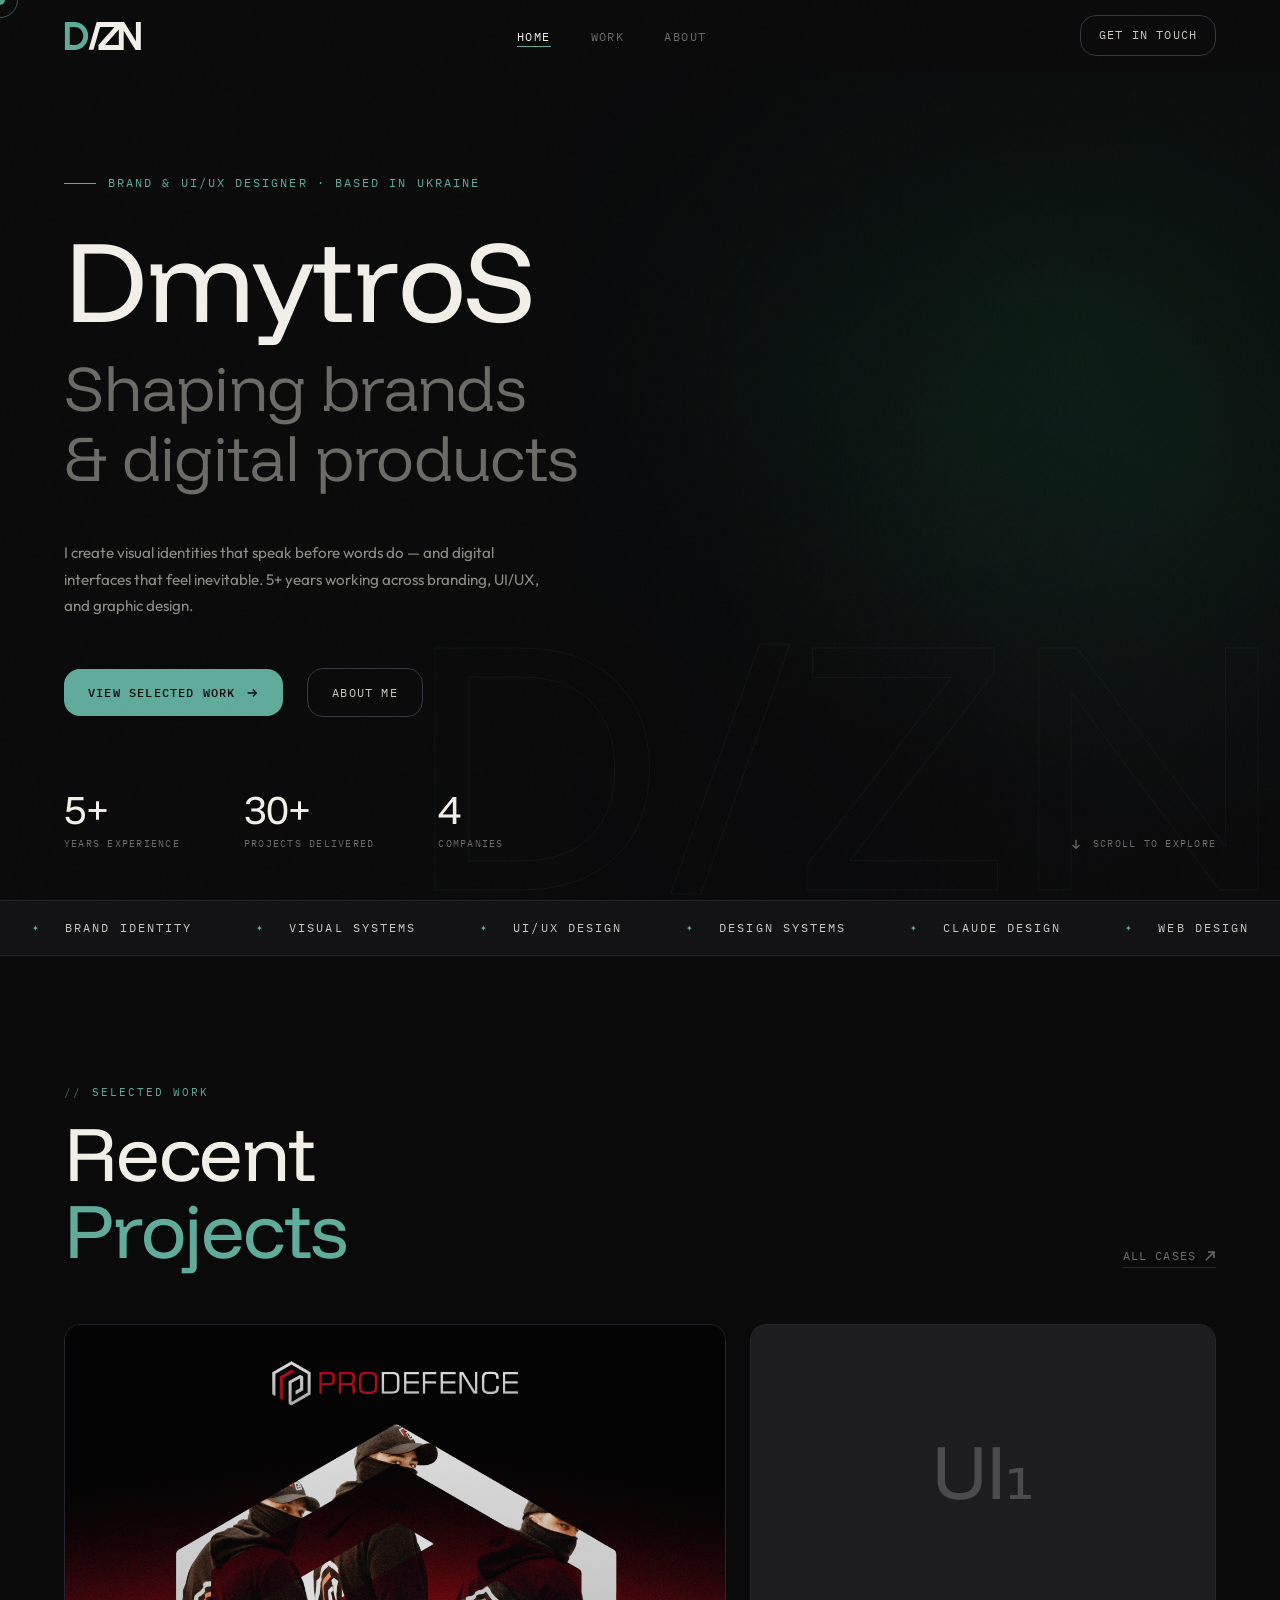
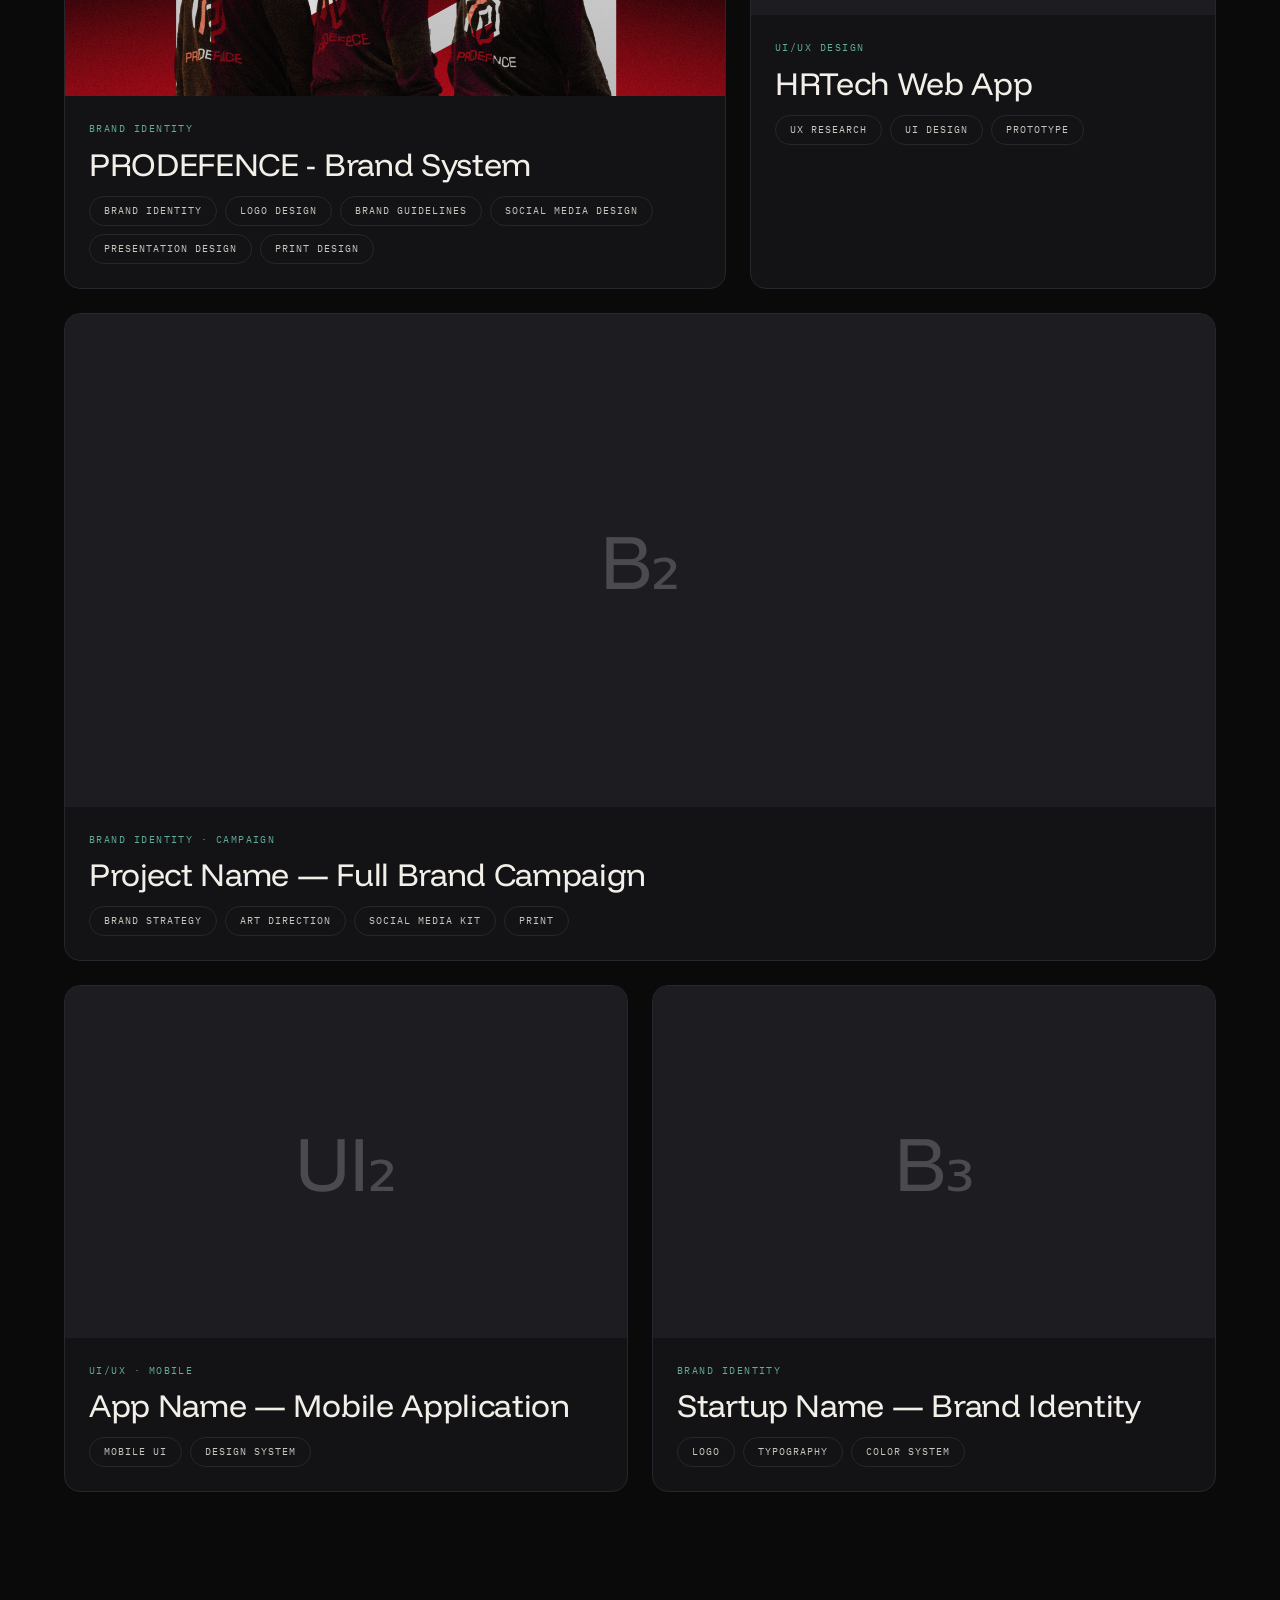
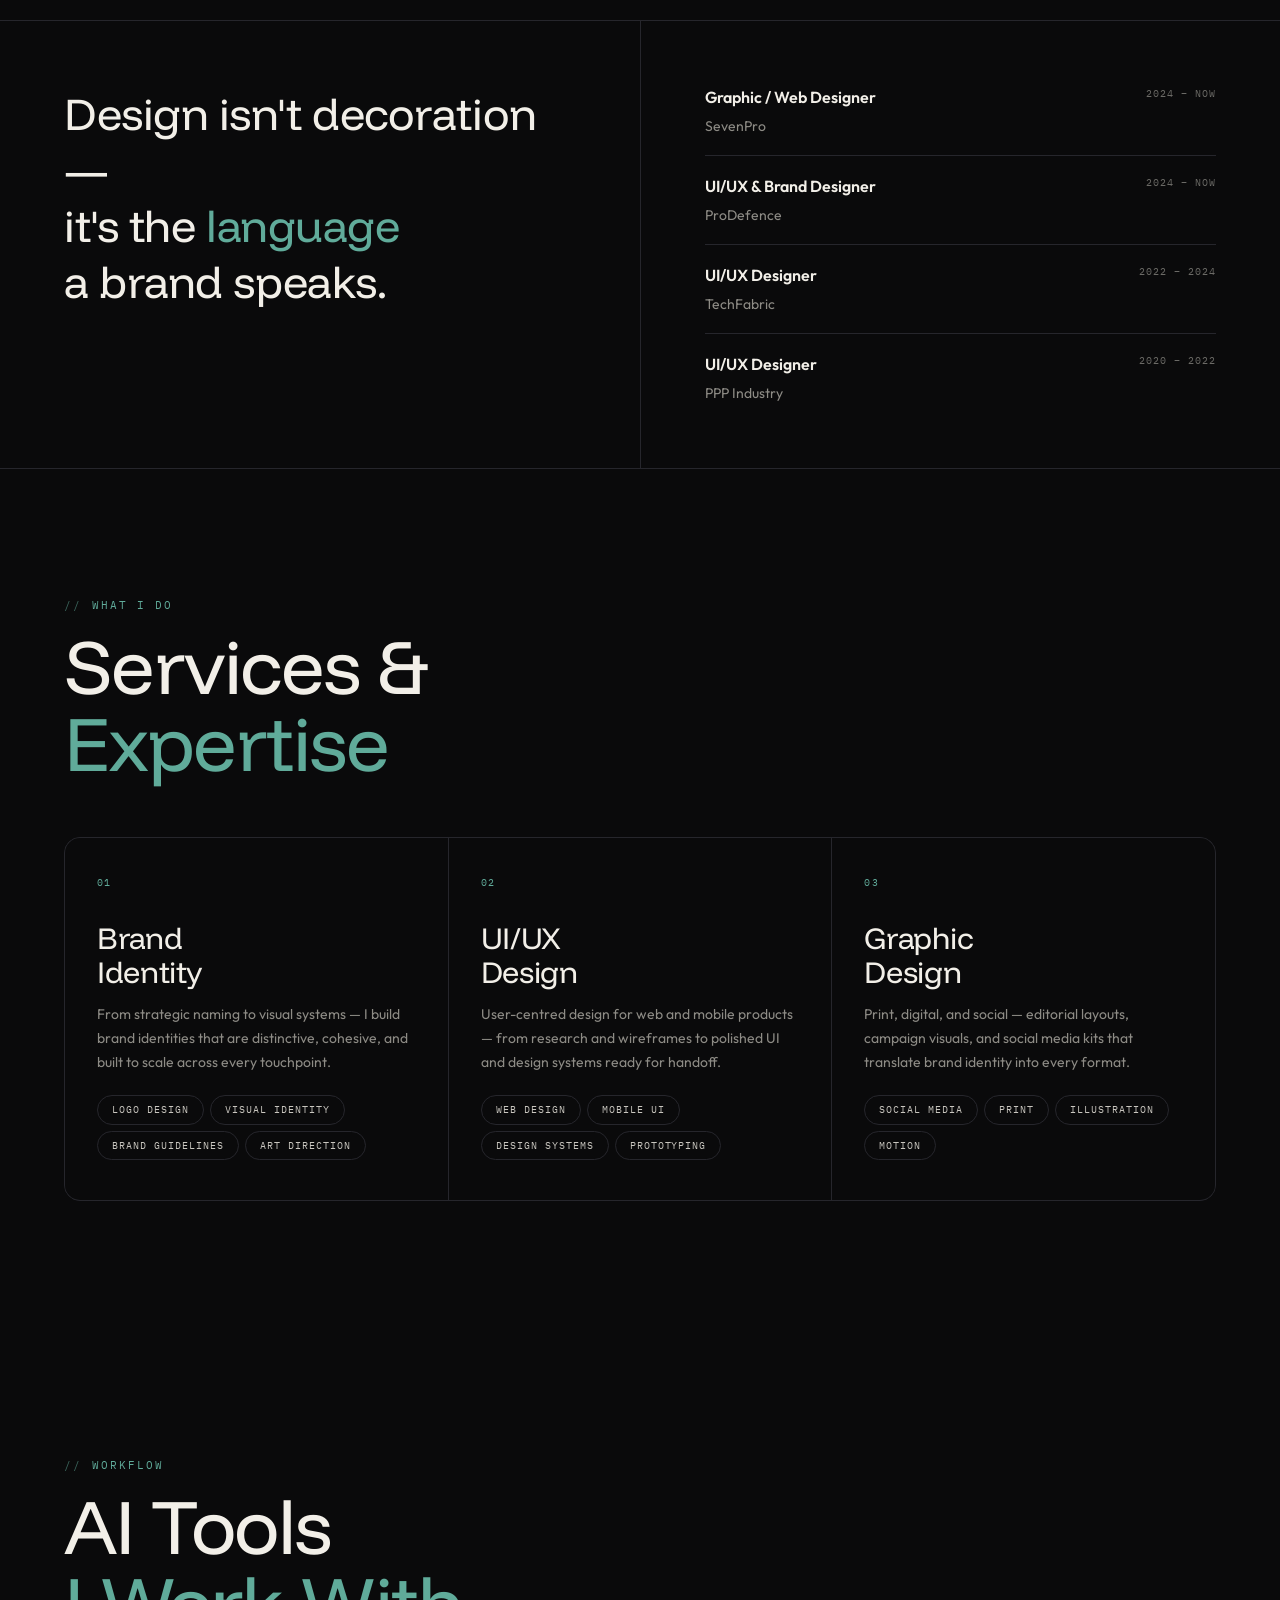
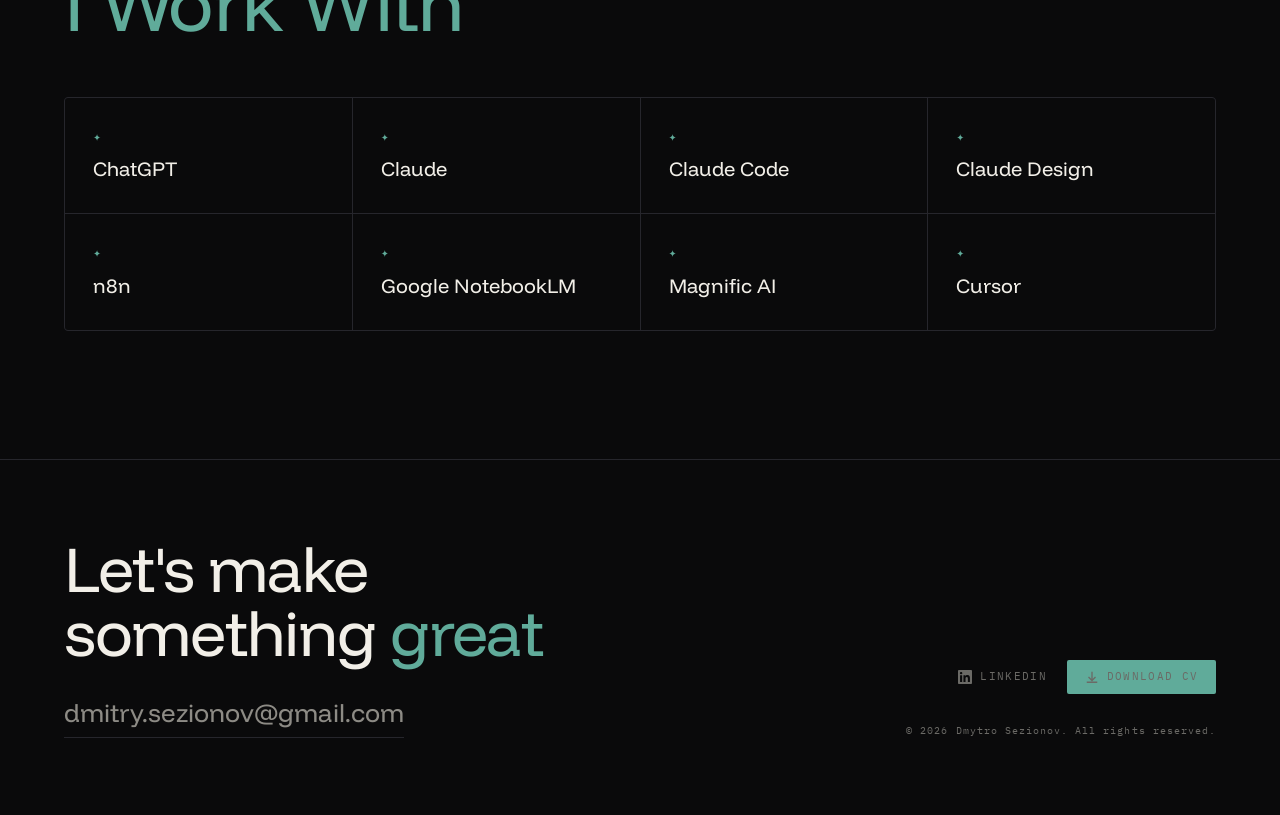
==== commit bde577ff: "Update index.html" ====
--- a/index.html
+++ b/index.html
@@ -143,23 +143,18 @@
         <!-- Case 1 — Brand (Large) -->
         <a href="case-brand-1.html" class="case-card case-card--large" data-aos="fade-up" data-cat="brand">
           <div class="case-thumb">
-            <div class="case-thumb-placeholder">B₁</div>
-            <div class="case-thumb-overlay">
-              <div class="case-thumb-overlay-icon">
-                <svg width="16" height="16" viewBox="0 0 16 16" fill="none" stroke="currentColor" stroke-width="1.5">
-                  <path d="M3 13L13 3M5 3h8v8"/>
-                </svg>
-              </div>
-            </div>
+            <img src="assets/img/prodefence/thumbnail.png" alt="ProDef Thumbnail">
           </div>
           <div class="case-info">
             <span class="case-category">Brand Identity</span>
-            <h3 class="case-title">ProDefence Brand</h3>
+            <h3 class="case-title">PRODEFENCE - Brand System</h3>
             <div class="case-tags">
+              <span class="tag">Brand Identity</span>
               <span class="tag">Logo Design</span>
-              <span class="tag">Visual Identity</span>
-              <span class="tag">Guidelines</span>
-              <span class="tag">Social Media</span>
+              <span class="tag">Brand Guidelines</span>
+              <span class="tag">Social Media Design</span>
+              <span class="tag">Presentation Design</span>
+              <span class="tag">Print Design</span>
             </div>
           </div>
         </a>
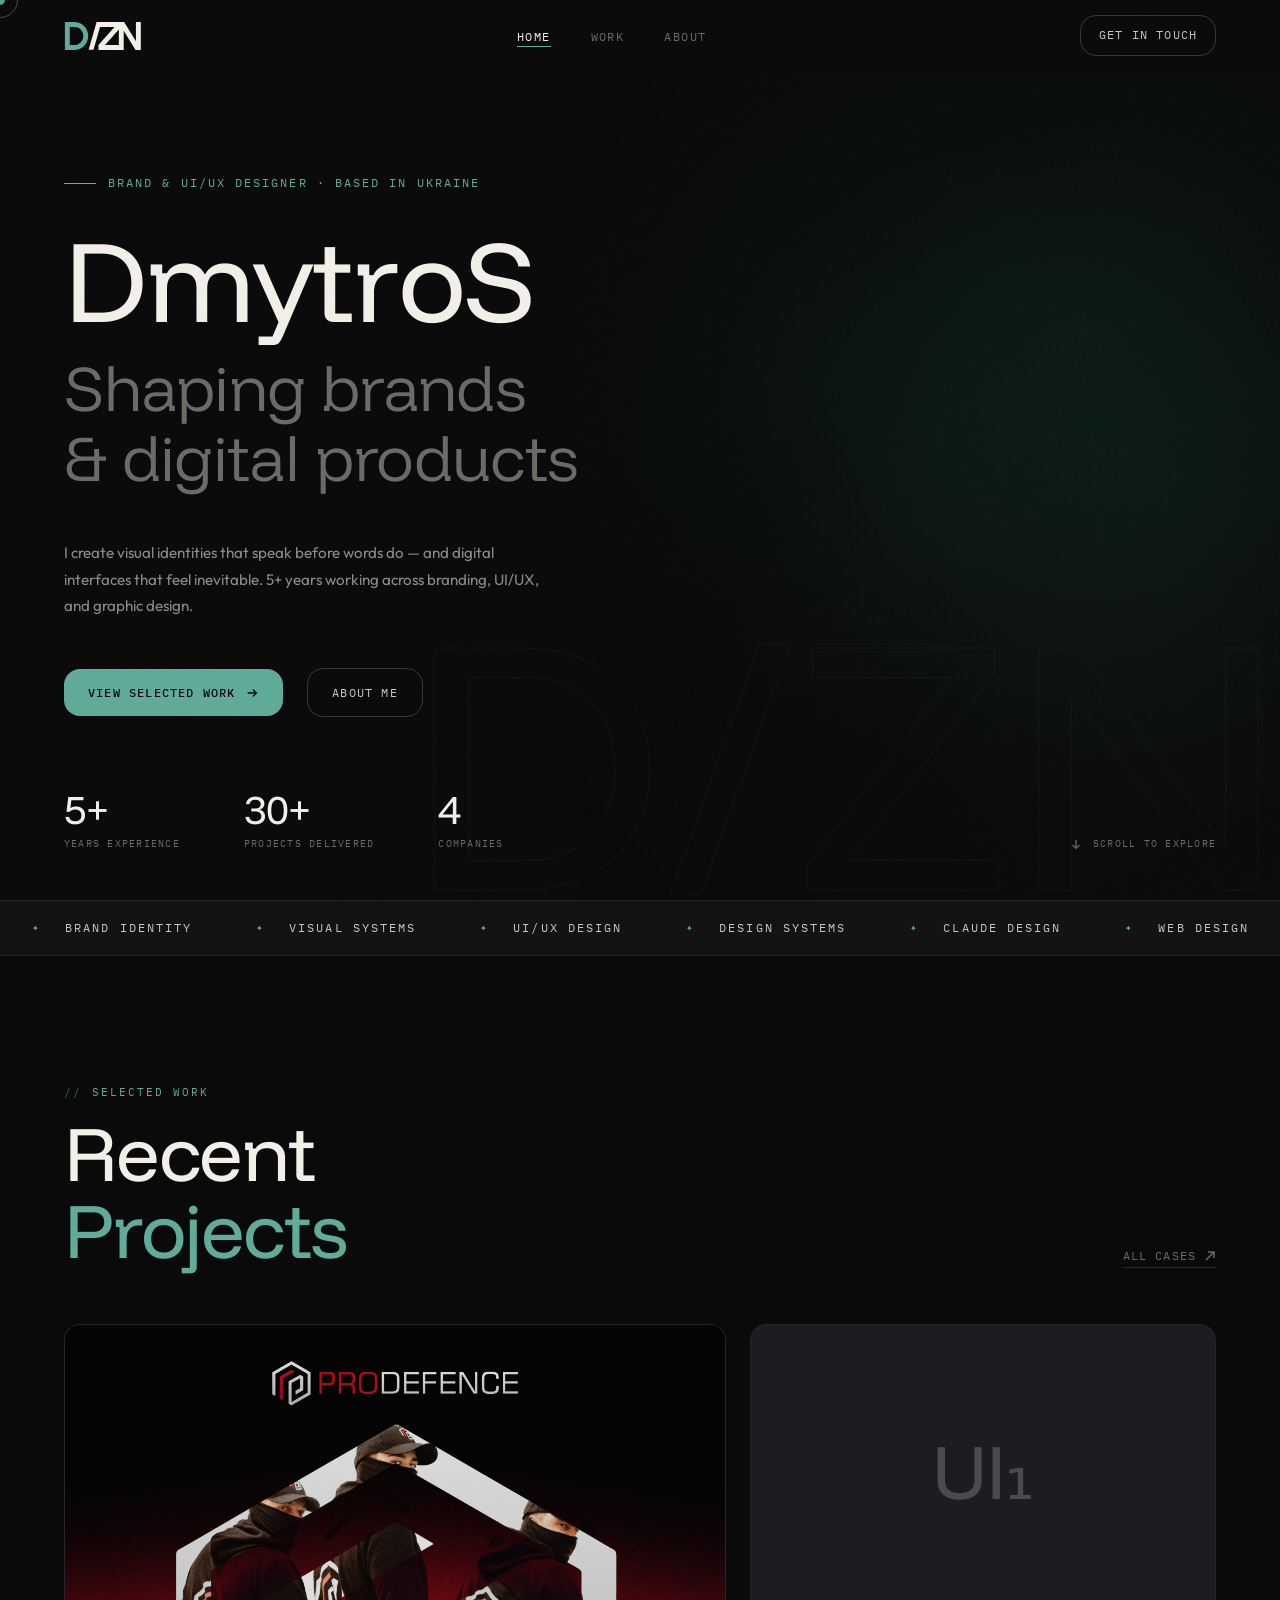
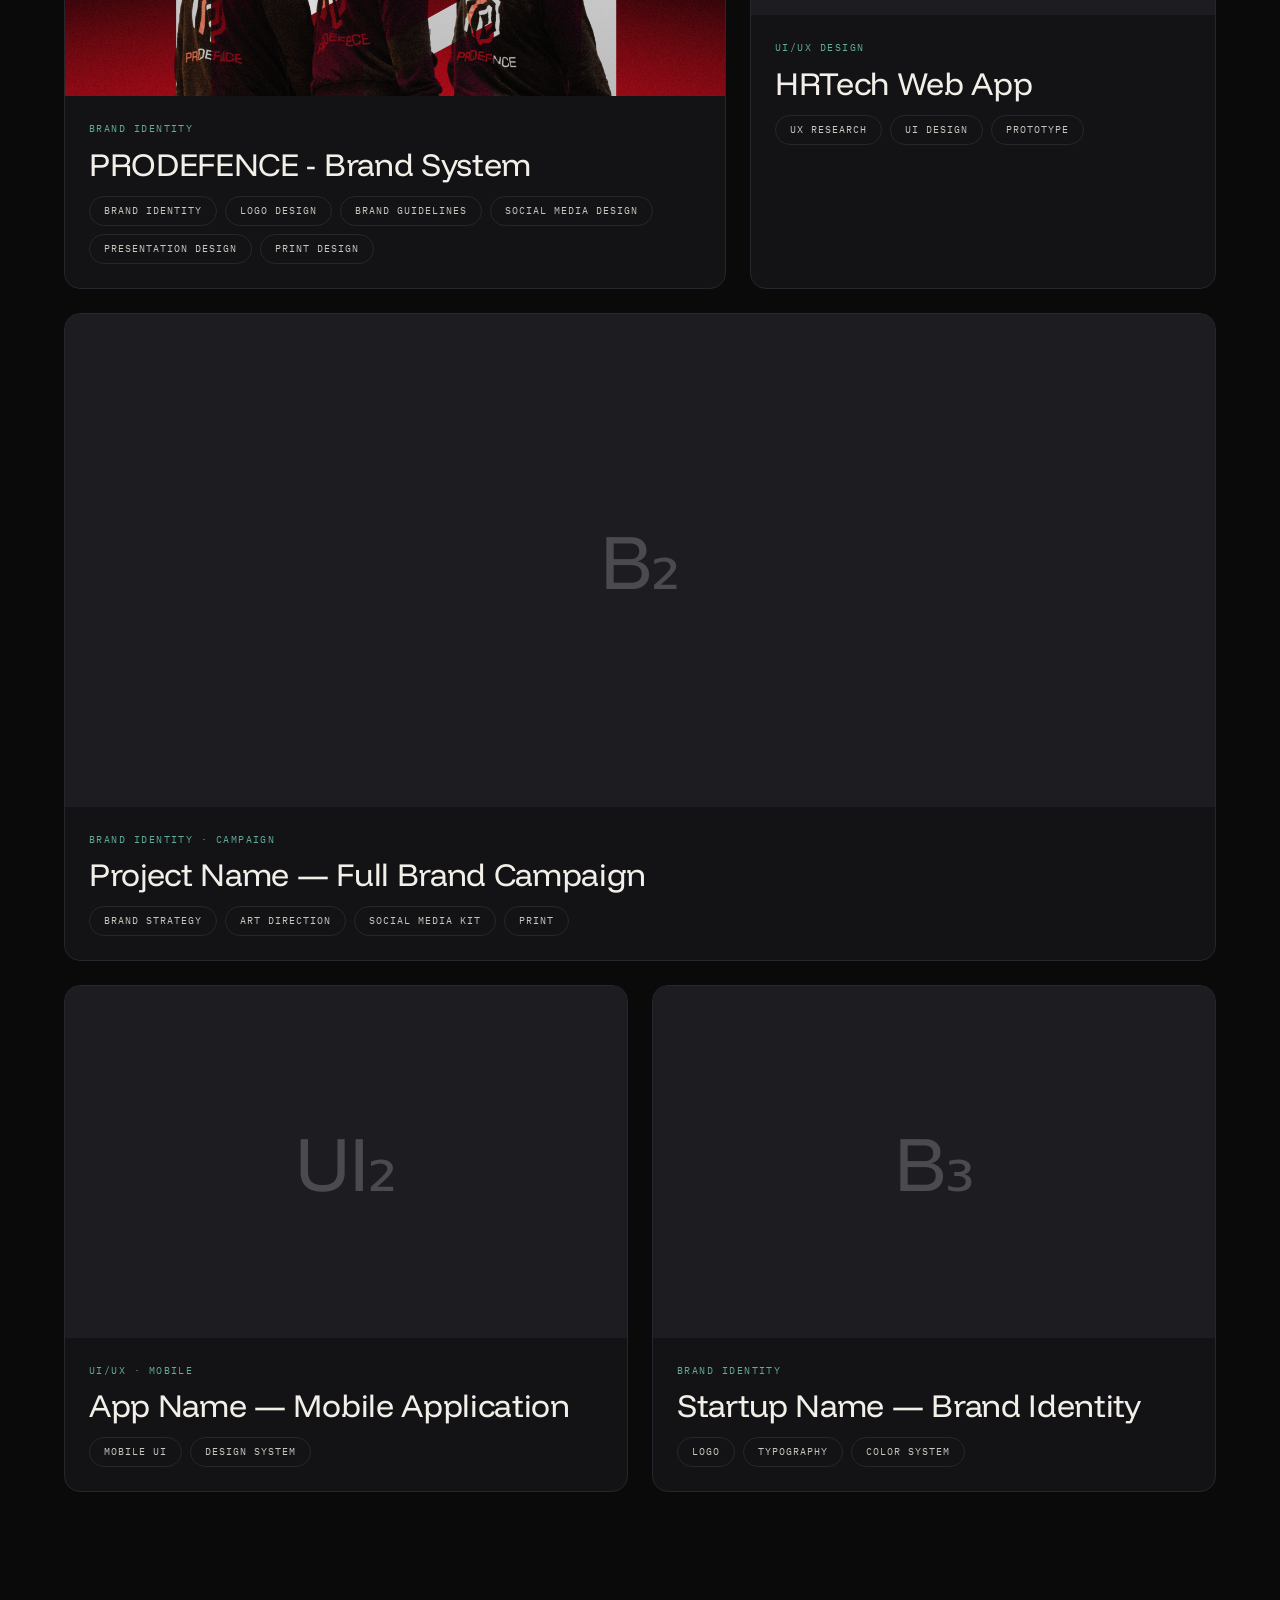
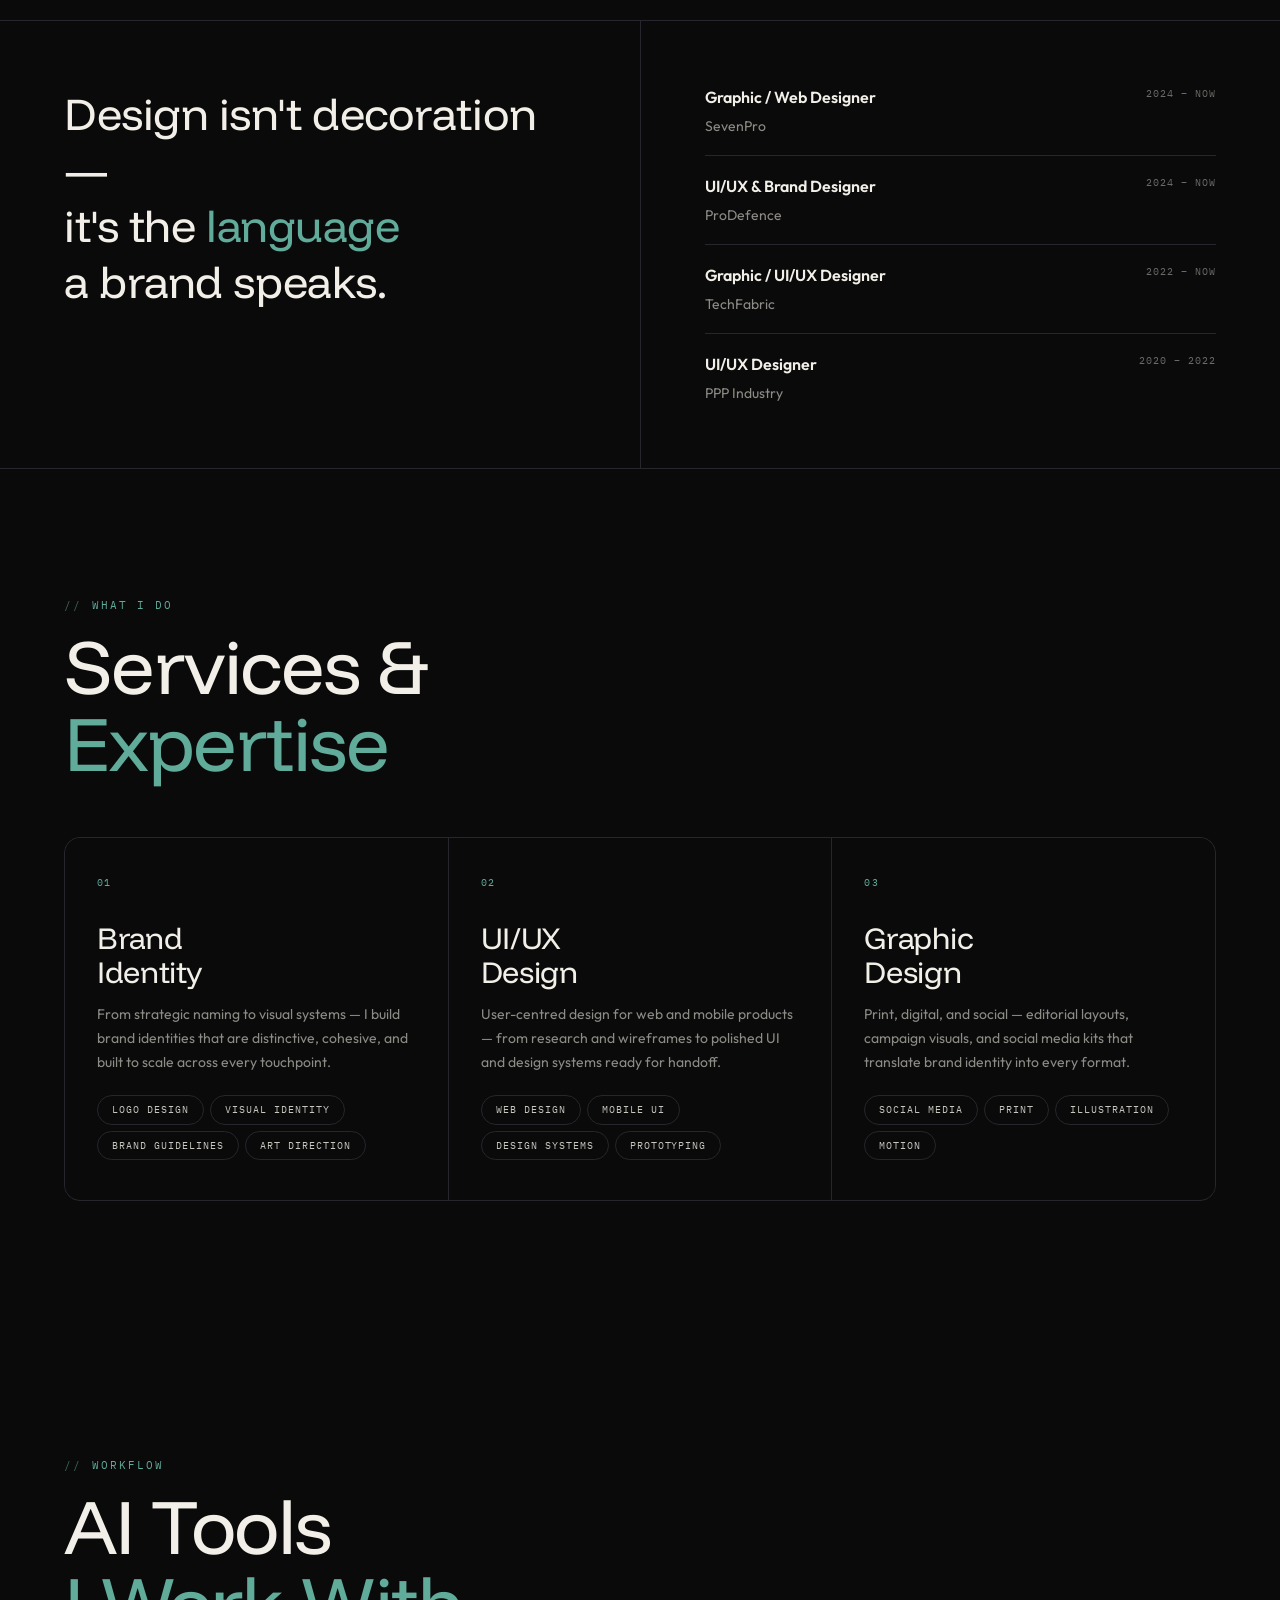
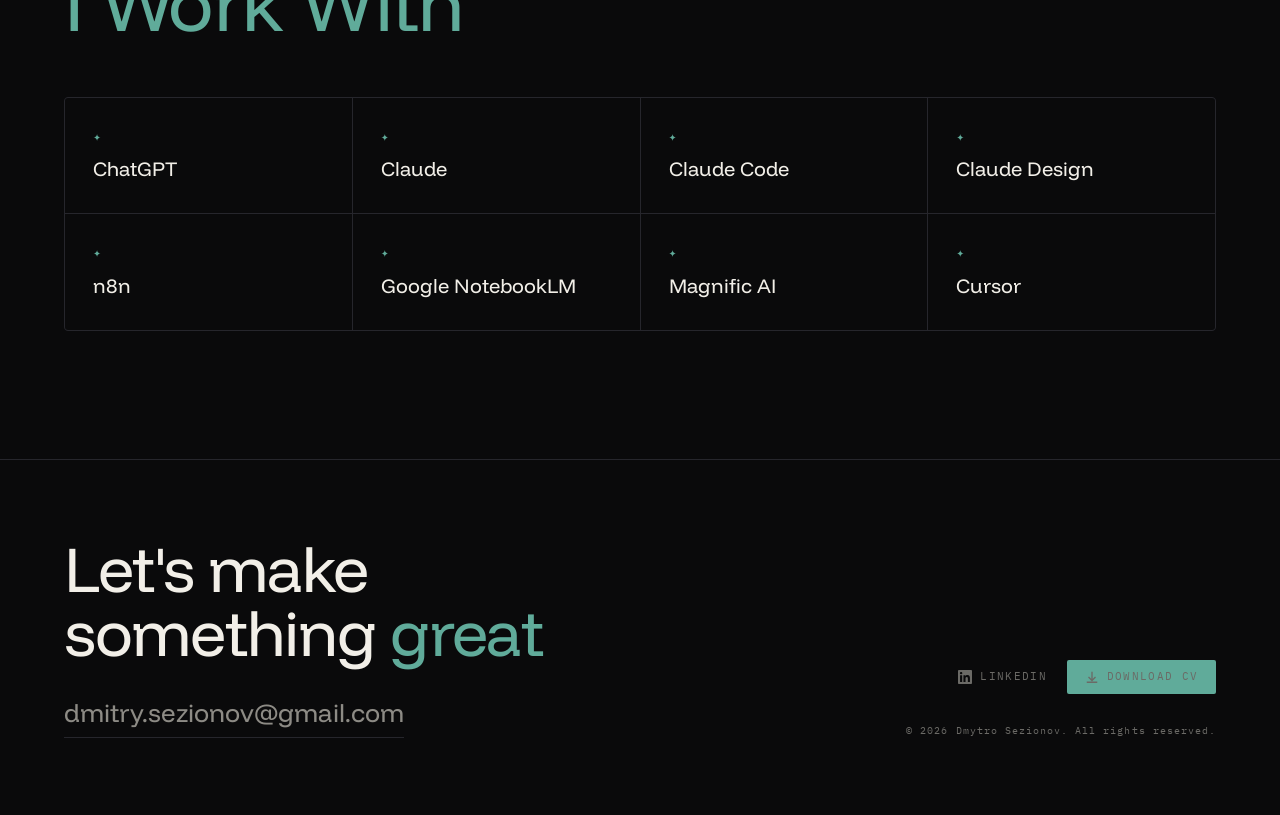
==== commit d592821a: "Update index.html" ====
--- a/index.html
+++ b/index.html
@@ -281,10 +281,10 @@
           </div>
           <div class="exp-item">
             <div>
-              <div class="exp-role">UI/UX Designer</div>
+              <div class="exp-role">Graphic / UI/UX Designer</div>
               <div class="exp-company">TechFabric</div>
             </div>
-            <div class="exp-period">2022 – 2024</div>
+            <div class="exp-period">2022 – Now</div>
           </div>
           <div class="exp-item">
             <div>
@@ -394,7 +394,7 @@
       </div>
       <div class="footer-right">
         <div class="footer-social">
-          <a href="https://linkedin.com" target="_blank" rel="noopener">
+          <a href="https://www.linkedin.com/in/dmitrysezionov/" target="_blank" rel="noopener">
             <svg width="14" height="14" viewBox="0 0 24 24" fill="currentColor"><path d="M20.447 20.452h-3.554v-5.569c0-1.328-.027-3.037-1.852-3.037-1.853 0-2.136 1.445-2.136 2.939v5.667H9.351V9h3.414v1.561h.046c.477-.9 1.637-1.85 3.37-1.85 3.601 0 4.267 2.37 4.267 5.455v6.286zM5.337 7.433c-1.144 0-2.063-.926-2.063-2.065 0-1.138.92-2.063 2.063-2.063 1.14 0 2.064.925 2.064 2.063 0 1.139-.925 2.065-2.064 2.065zm1.782 13.019H3.555V9h3.564v11.452zM22.225 0H1.771C.792 0 0 .774 0 1.729v20.542C0 23.227.792 24 1.771 24h20.451C23.2 24 24 23.227 24 22.271V1.729C24 .774 23.2 0 22.222 0h.003z"/></svg>
             LinkedIn
           </a>
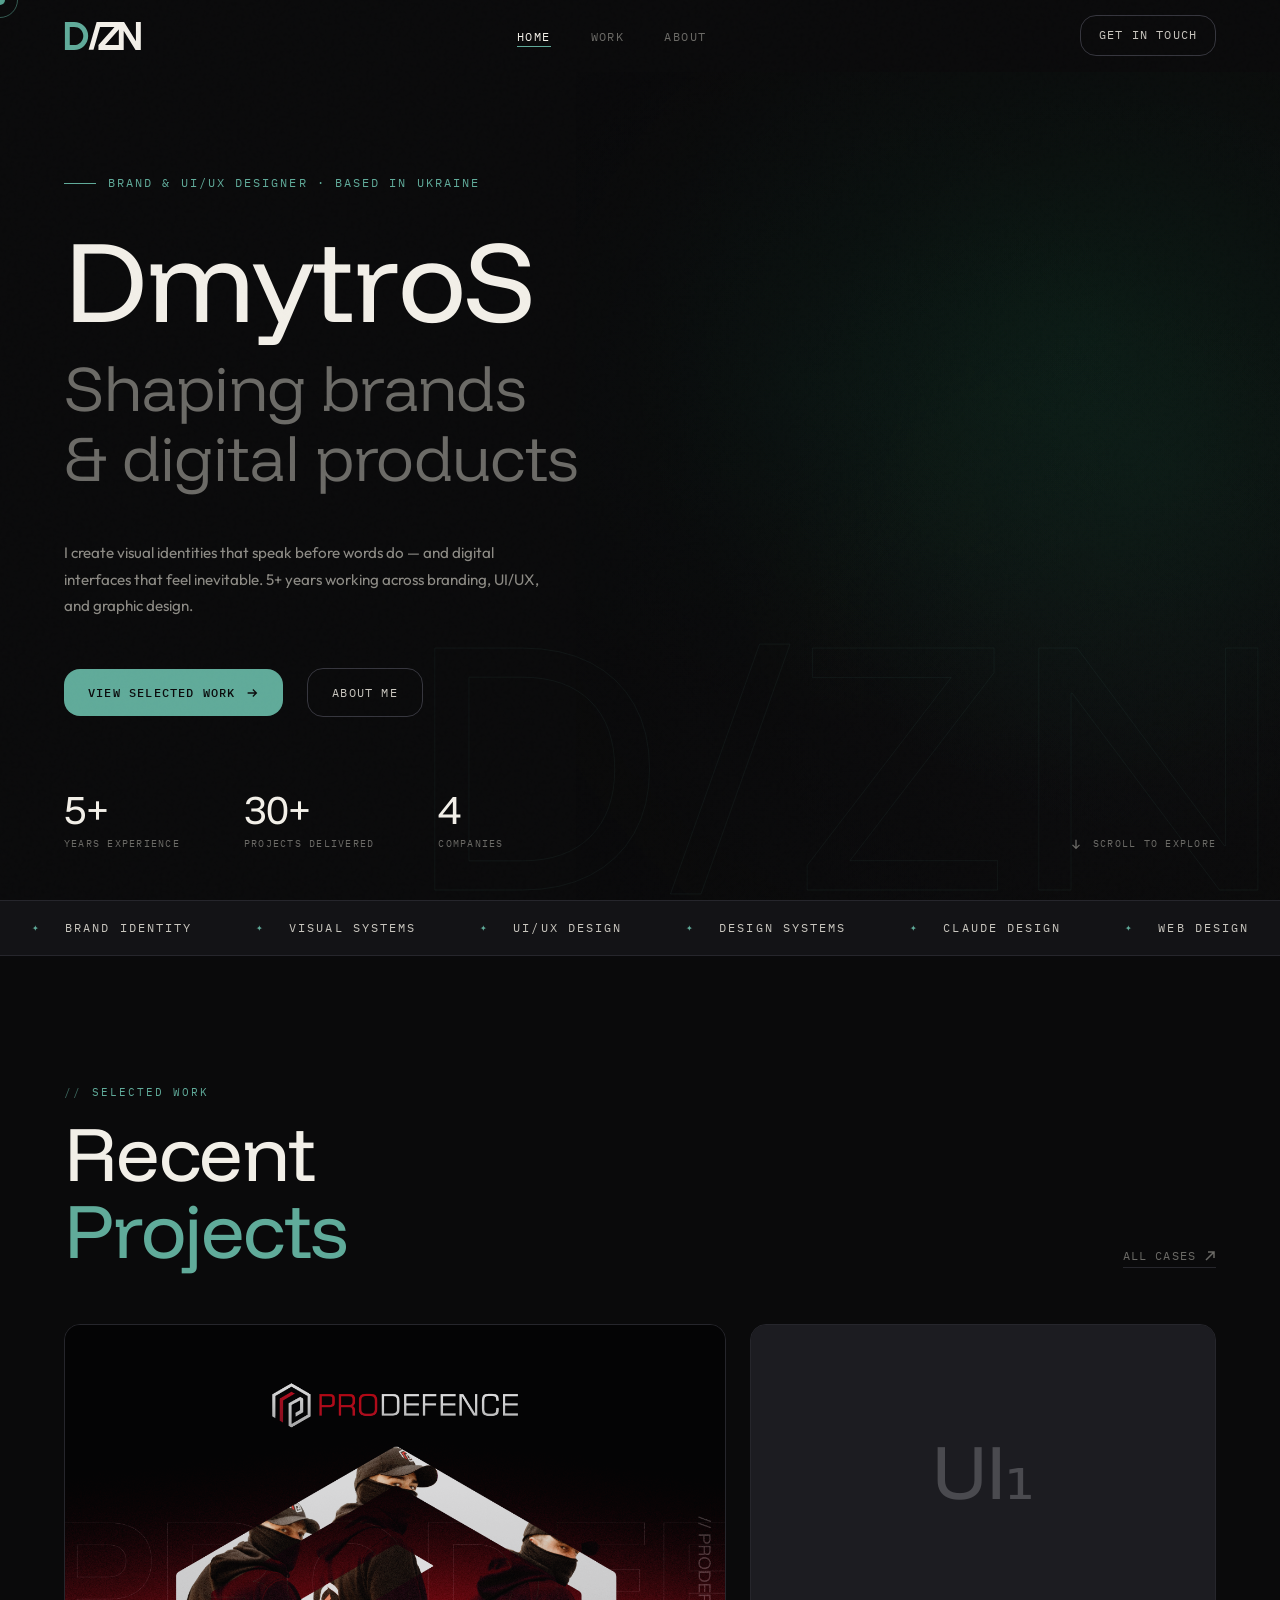
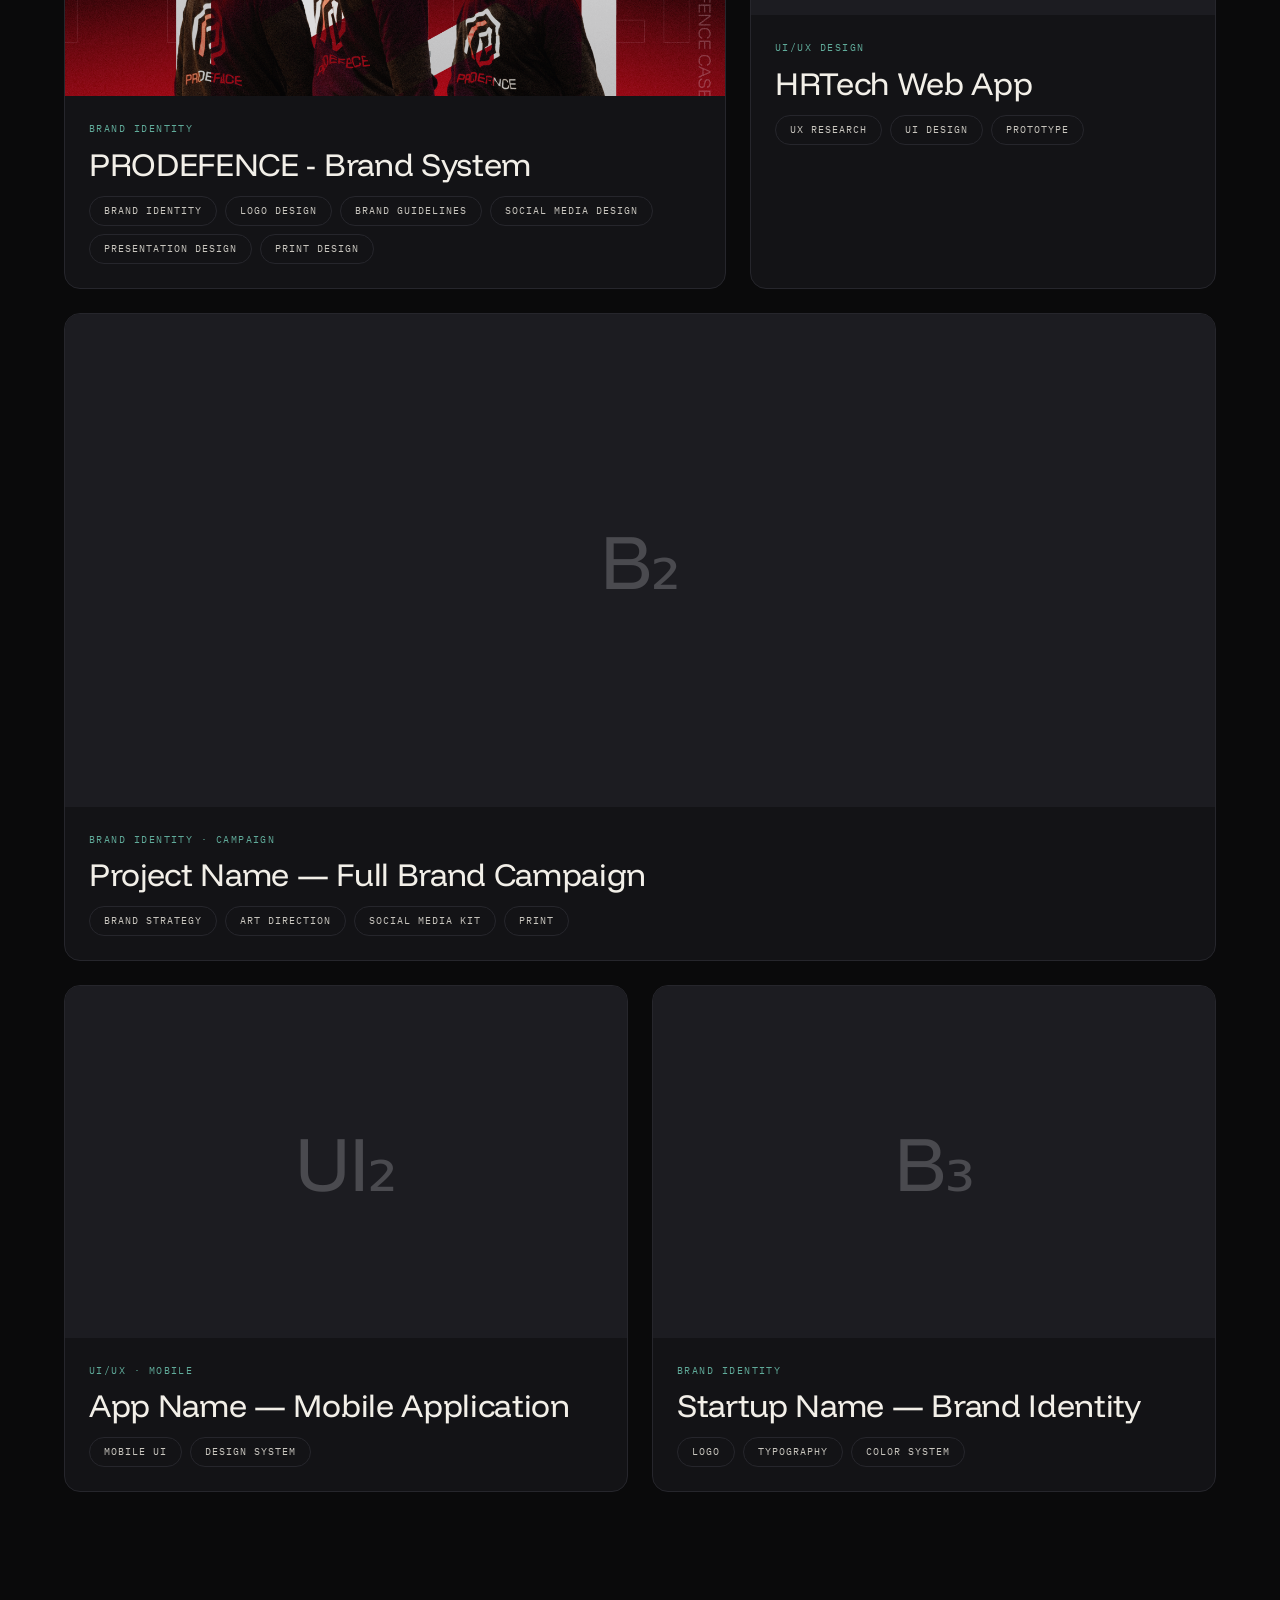
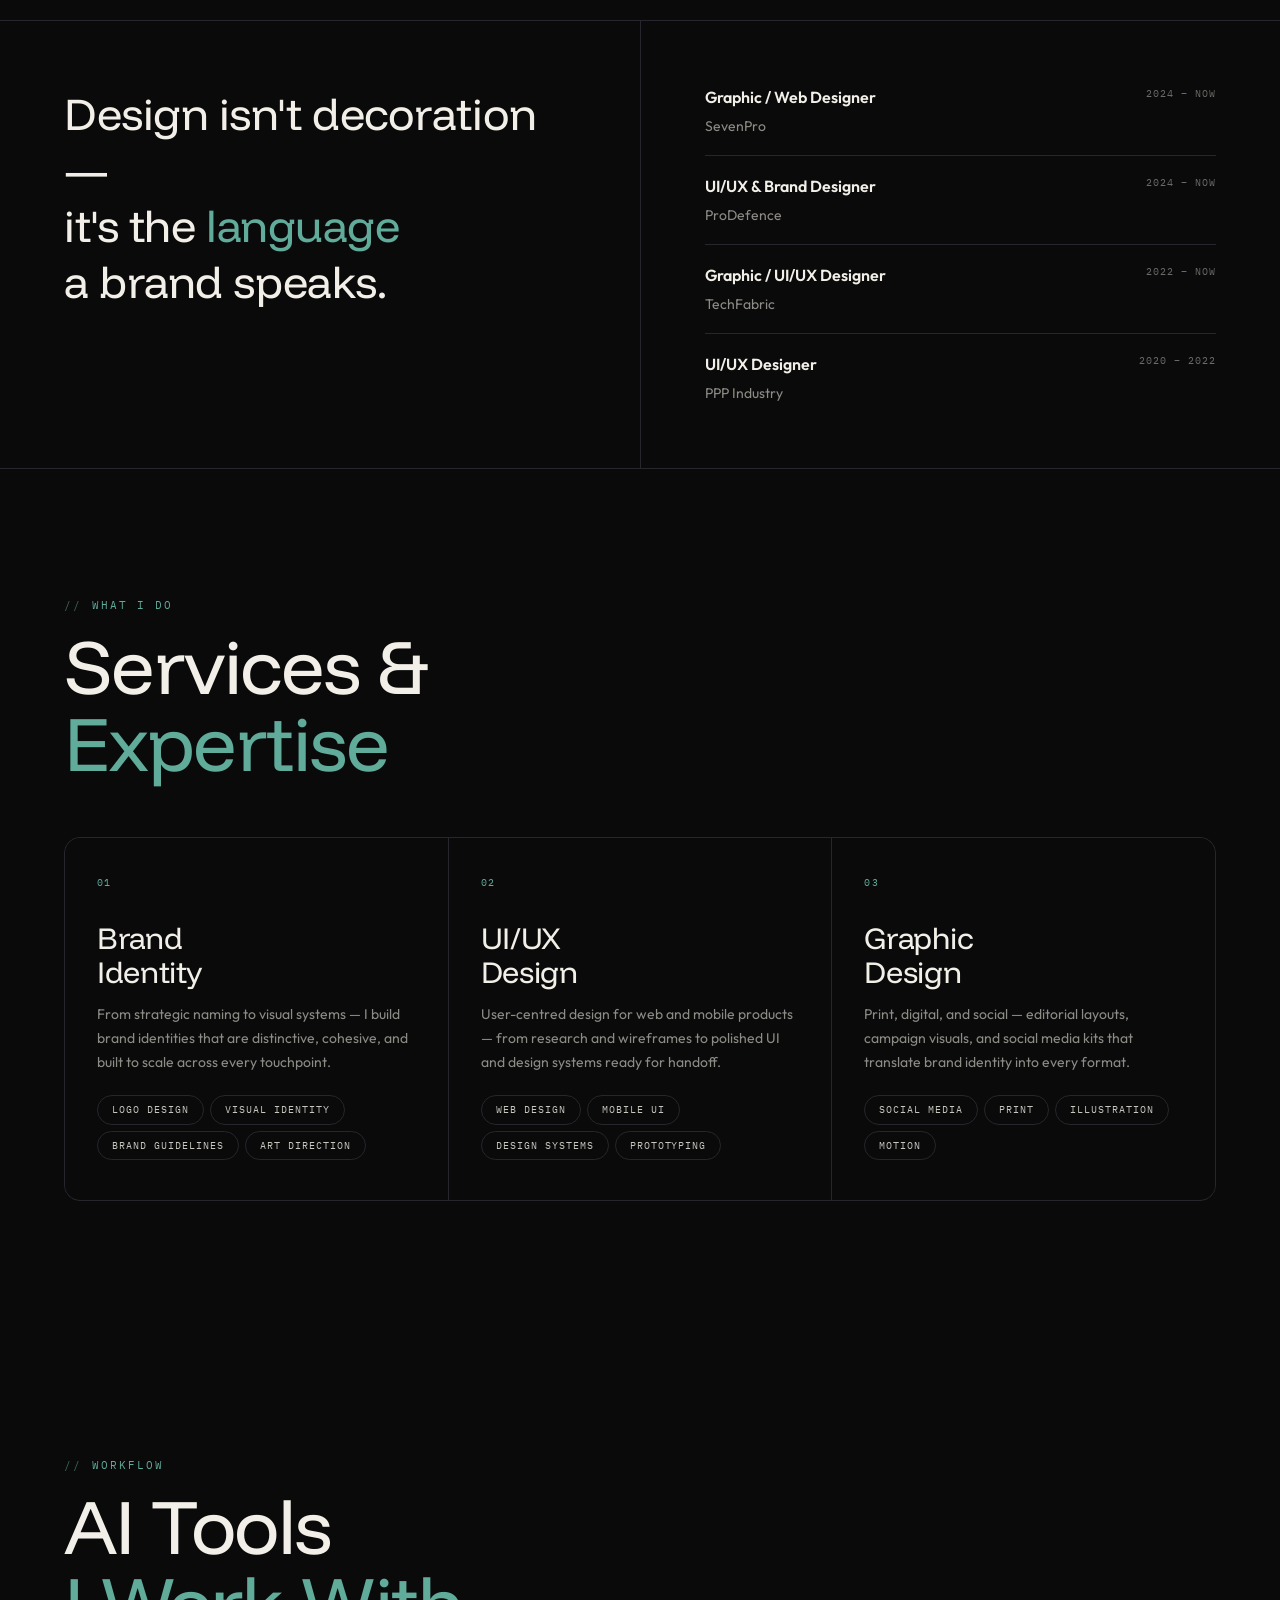
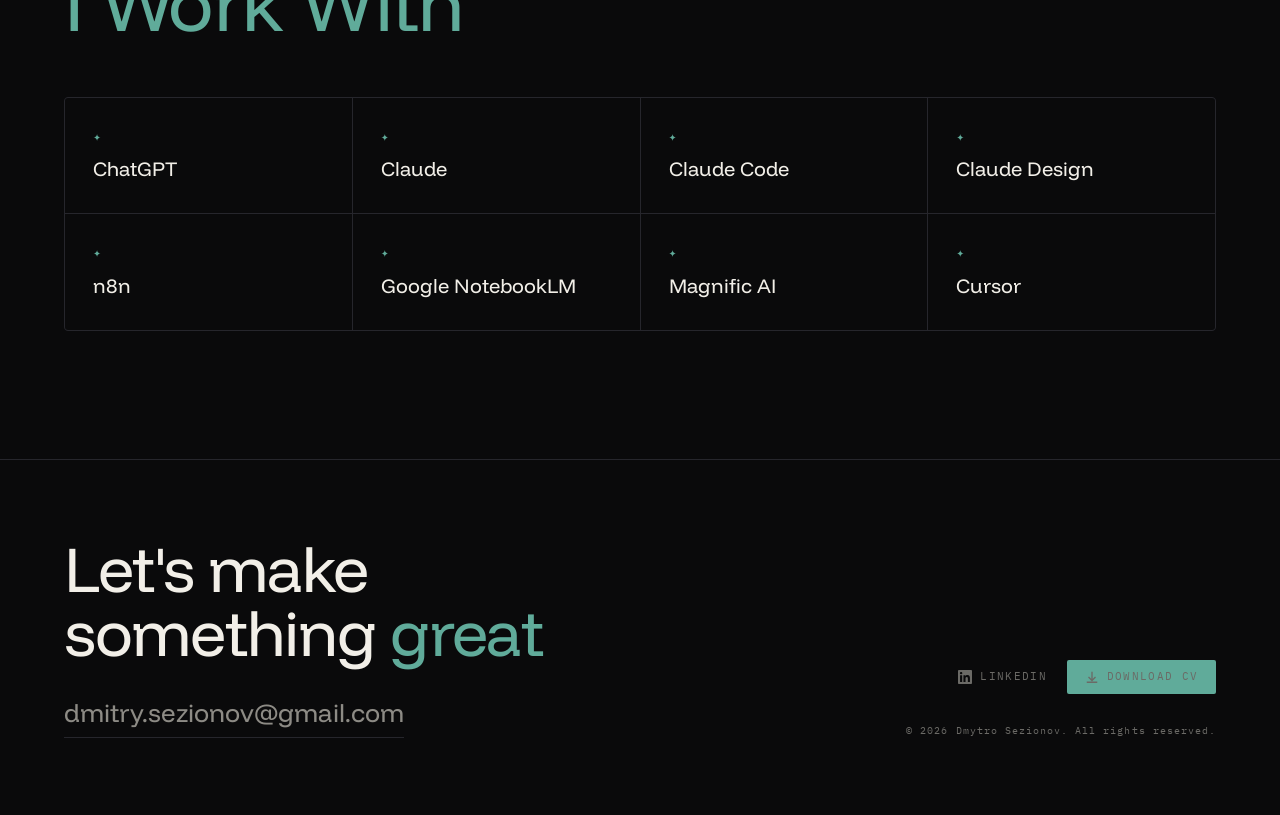
==== commit d83ebbdf: "Changing cases" ====
--- a/index.html
+++ b/index.html
@@ -141,7 +141,7 @@
       <div class="work-grid">
 
         <!-- Case 1 — Brand (Large) -->
-        <a href="case-brand-1.html" class="case-card case-card--large" data-aos="fade-up" data-cat="brand">
+        <a href="case-prodefence.html" class="case-card case-card--large" data-aos="fade-up" data-cat="brand">
           <div class="case-thumb">
             <img src="assets/img/prodefence/thumbnail.png" alt="ProDef Thumbnail">
           </div>
@@ -160,7 +160,7 @@
         </a>
 
         <!-- Case 2 — UI/UX (Medium) -->
-        <a href="case-uiux-1.html" class="case-card case-card--medium" data-aos="fade-up" data-delay="150" data-cat="uiux">
+        <a href="case-hrtech.html" class="case-card case-card--medium" data-aos="fade-up" data-delay="150" data-cat="uiux">
           <div class="case-thumb">
             <div class="case-thumb-placeholder">UI₁</div>
             <div class="case-thumb-overlay">
--- a/assets/css/style.css
+++ b/assets/css/style.css
@@ -1001,6 +1001,9 @@
   aspect-ratio: 16/7;
   background: var(--surface);
   border: 1px solid var(--border);
+  width: 100%;
+  height: 100%;
+  object-fit: cover;
 }
 .case-cover-placeholder {
   width: 100%; height: 100%;
@@ -1053,6 +1056,8 @@
   color: var(--muted);
 }
 .case-placeholder-block svg { width: 16px; height: 16px; color: var(--accent); }
+.case-placeholder-block:has(img) { padding: 0; overflow: hidden; }
+.case-placeholder-block img { width: 100%; height: 100%; display: block; object-fit: cover; }
 
 .case-images-grid {
   display: grid;
@@ -1074,6 +1079,9 @@
   letter-spacing: 0.1em;
   text-transform: uppercase;
   color: var(--dim);
+  width: 100%;
+  height: 100%;
+  object-fit: cover;
 }
 
 .case-nav {
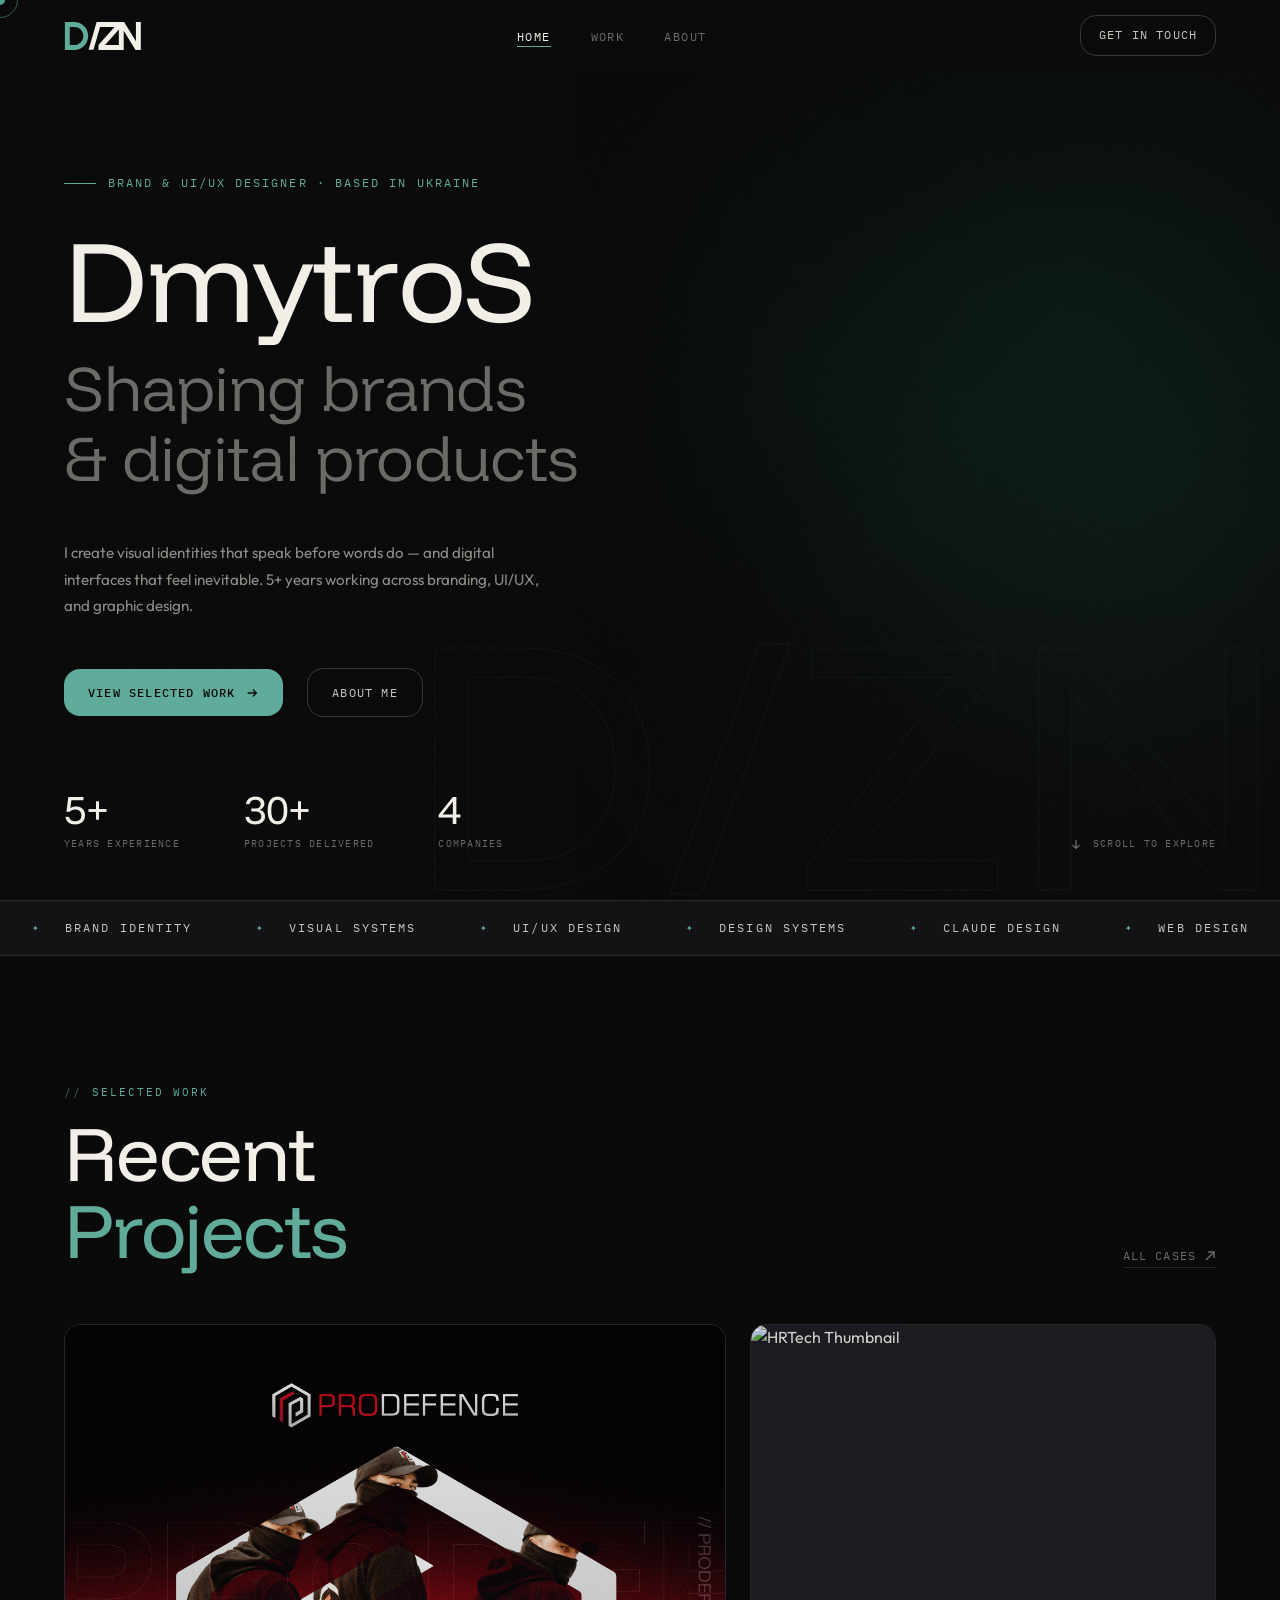
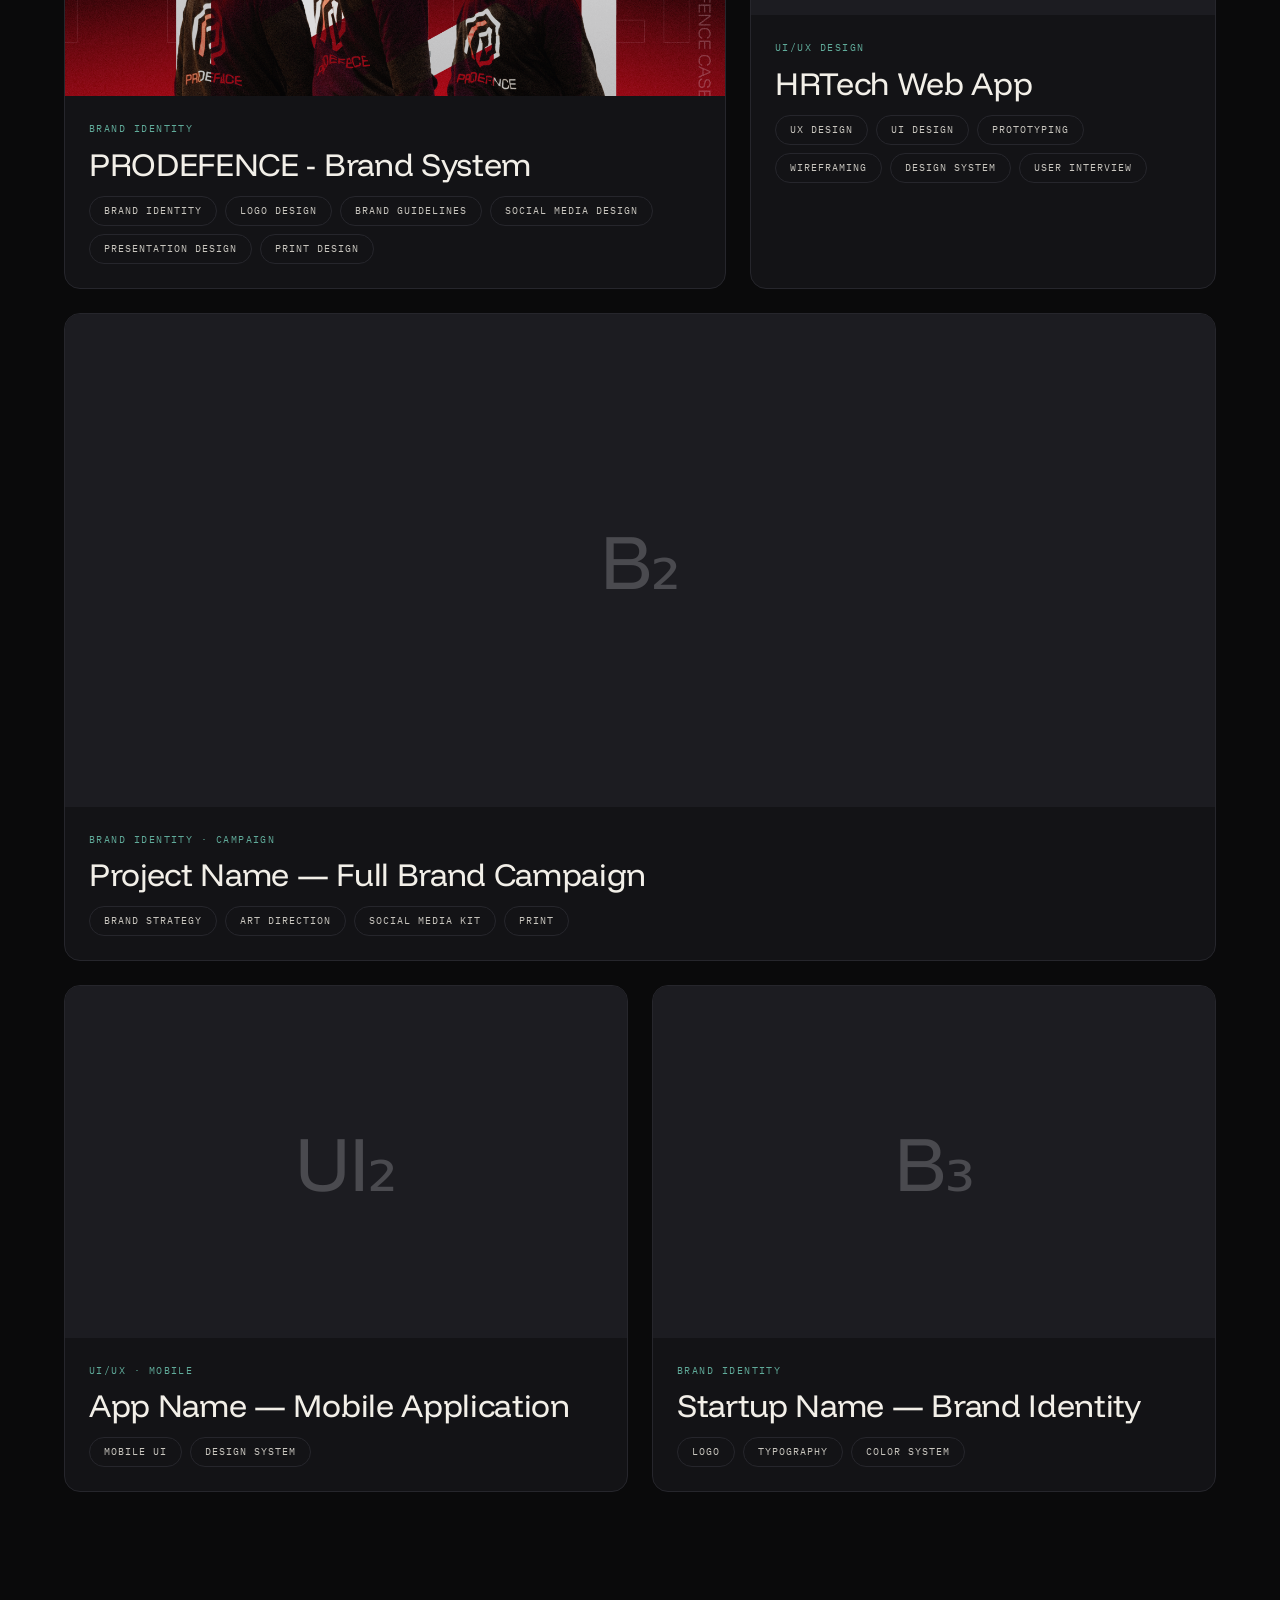
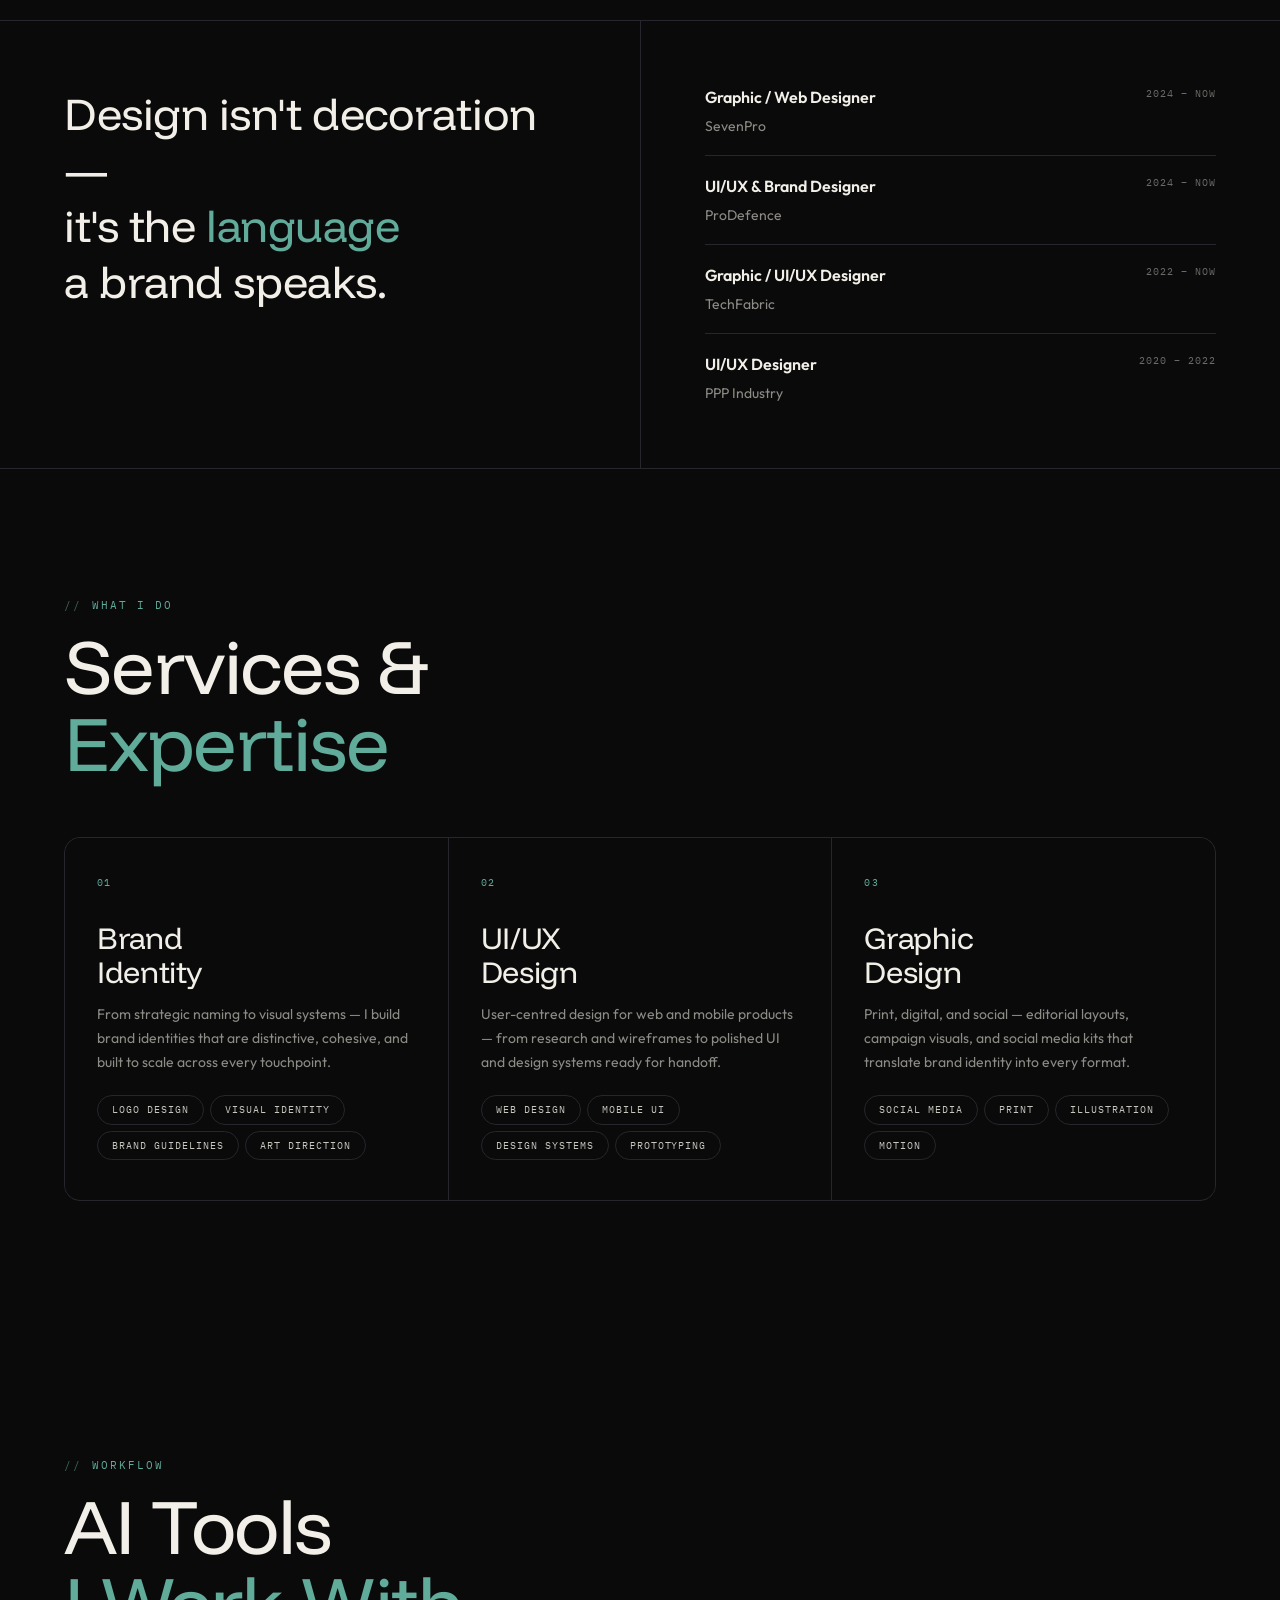
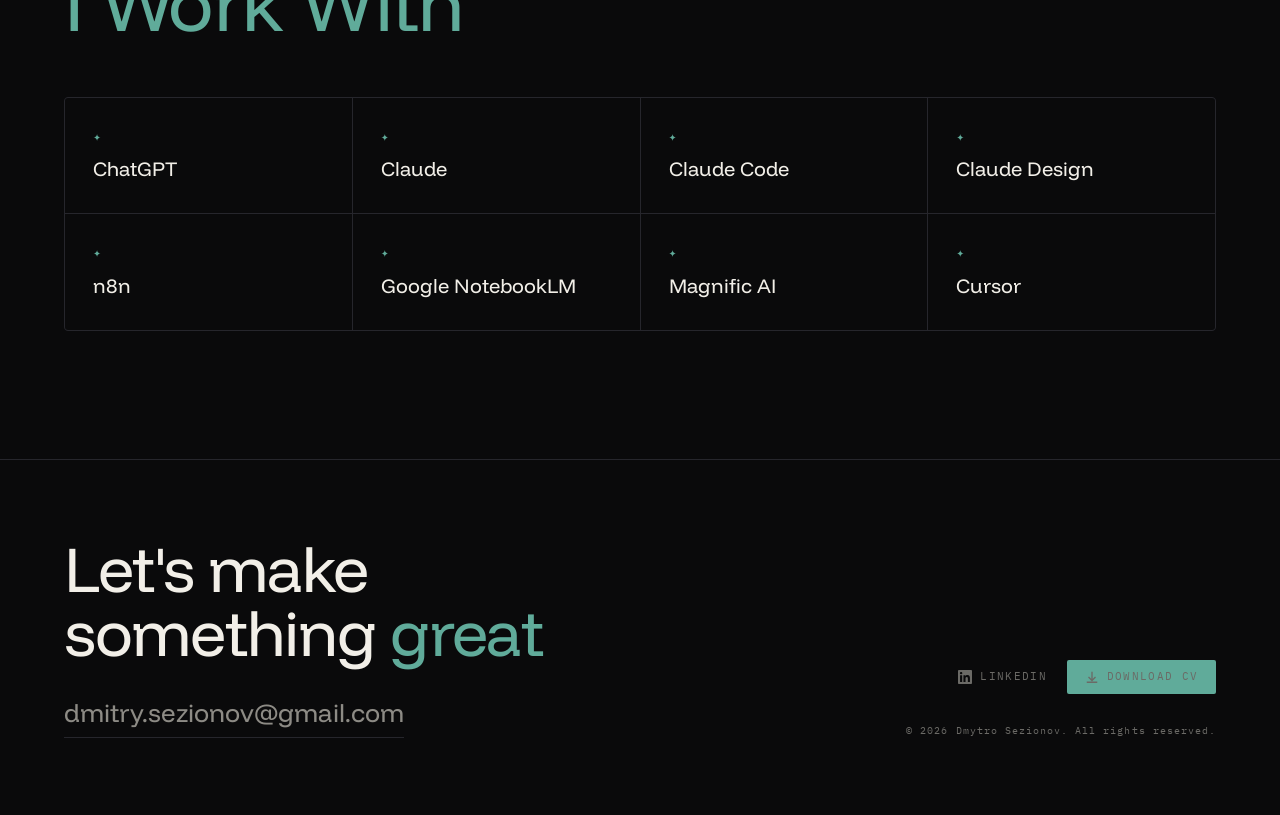
==== commit 3b7fdde2: "Update index.html" ====
--- a/index.html
+++ b/index.html
@@ -162,22 +162,18 @@
         <!-- Case 2 — UI/UX (Medium) -->
         <a href="case-hrtech.html" class="case-card case-card--medium" data-aos="fade-up" data-delay="150" data-cat="uiux">
           <div class="case-thumb">
-            <div class="case-thumb-placeholder">UI₁</div>
-            <div class="case-thumb-overlay">
-              <div class="case-thumb-overlay-icon">
-                <svg width="16" height="16" viewBox="0 0 16 16" fill="none" stroke="currentColor" stroke-width="1.5">
-                  <path d="M3 13L13 3M5 3h8v8"/>
-                </svg>
-              </div>
-            </div>
+            <img src="assets/img/hrtech/thumbnail.png" alt="HRTech Thumbnail">
           </div>
           <div class="case-info">
             <span class="case-category">UI/UX Design</span>
             <h3 class="case-title">HRTech Web App</h3>
             <div class="case-tags">
-              <span class="tag">UX Research</span>
+              <span class="tag">UX Design</span>
               <span class="tag">UI Design</span>
-              <span class="tag">Prototype</span>
+              <span class="tag">Prototyping</span>
+              <span class="tag">Wireframing</span>
+              <span class="tag">Design System</span>
+              <span class="tag">User Interview</span>
             </div>
           </div>
         </a>
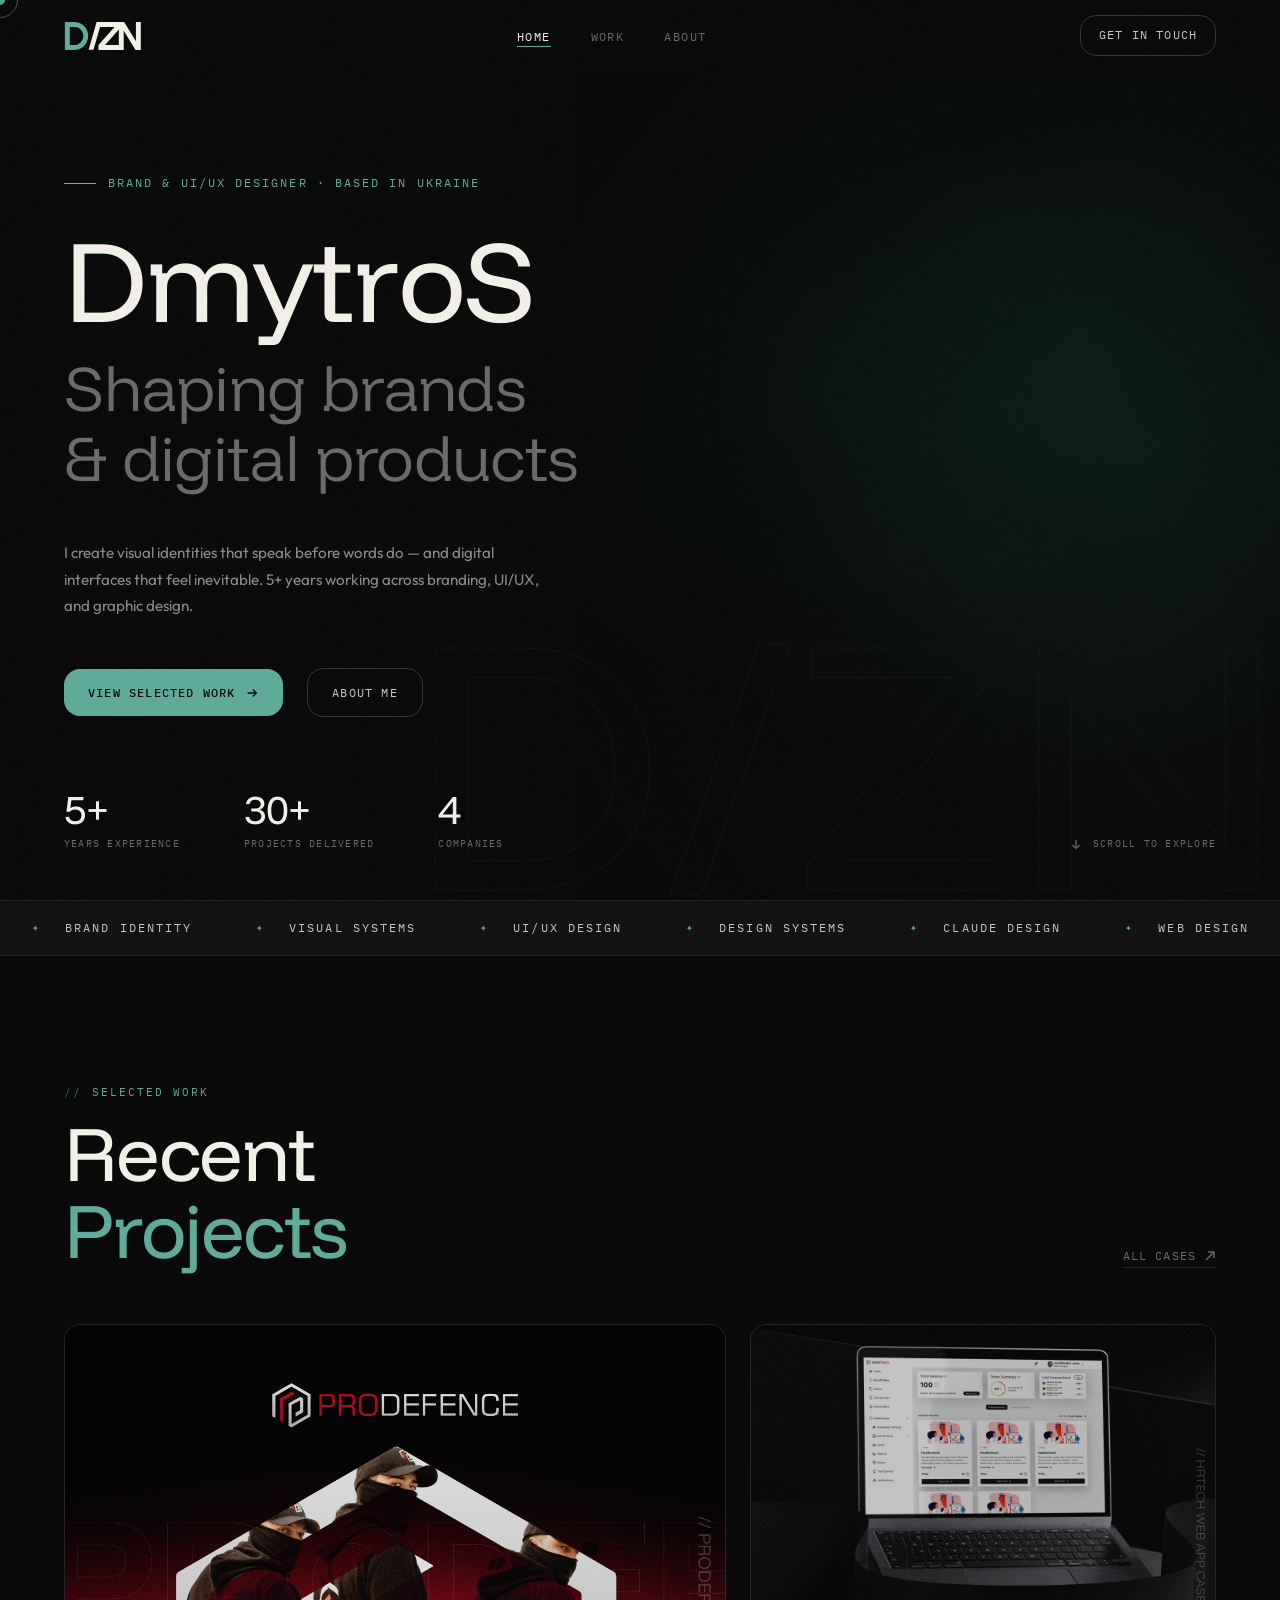
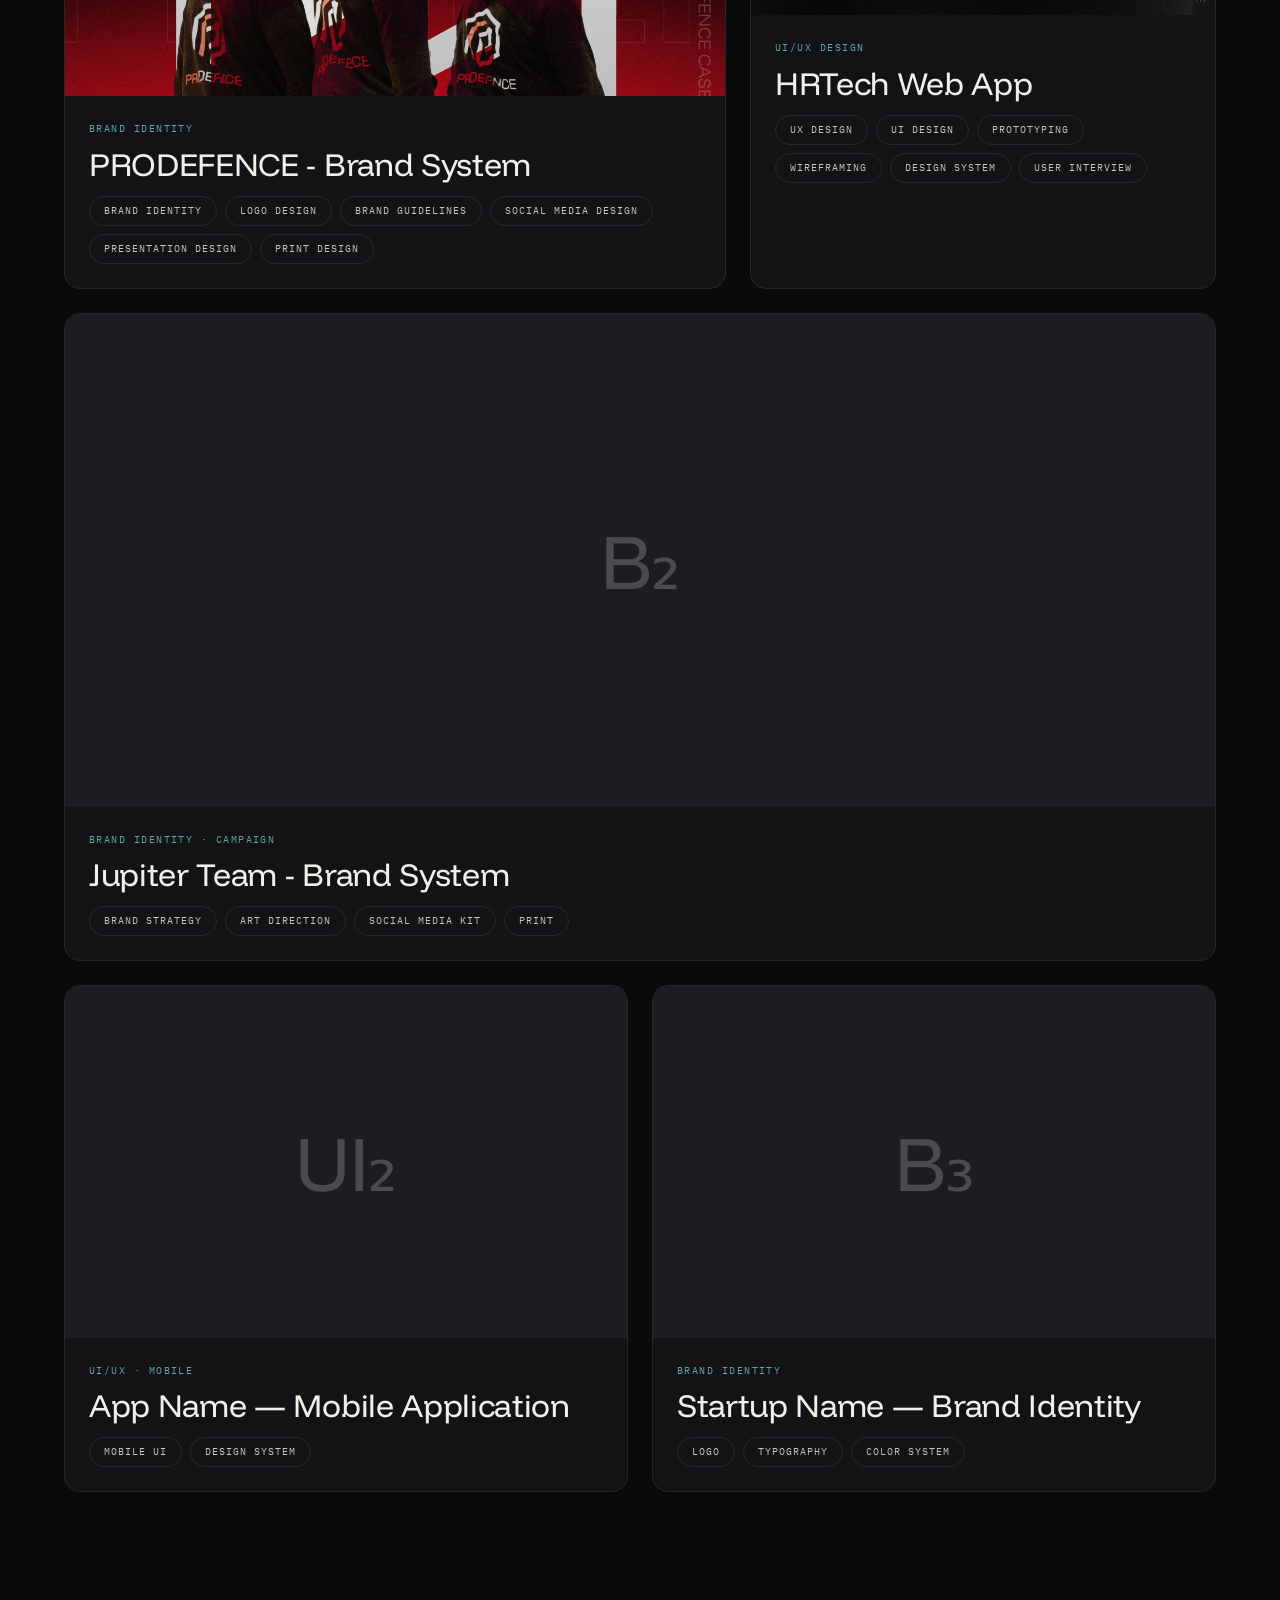
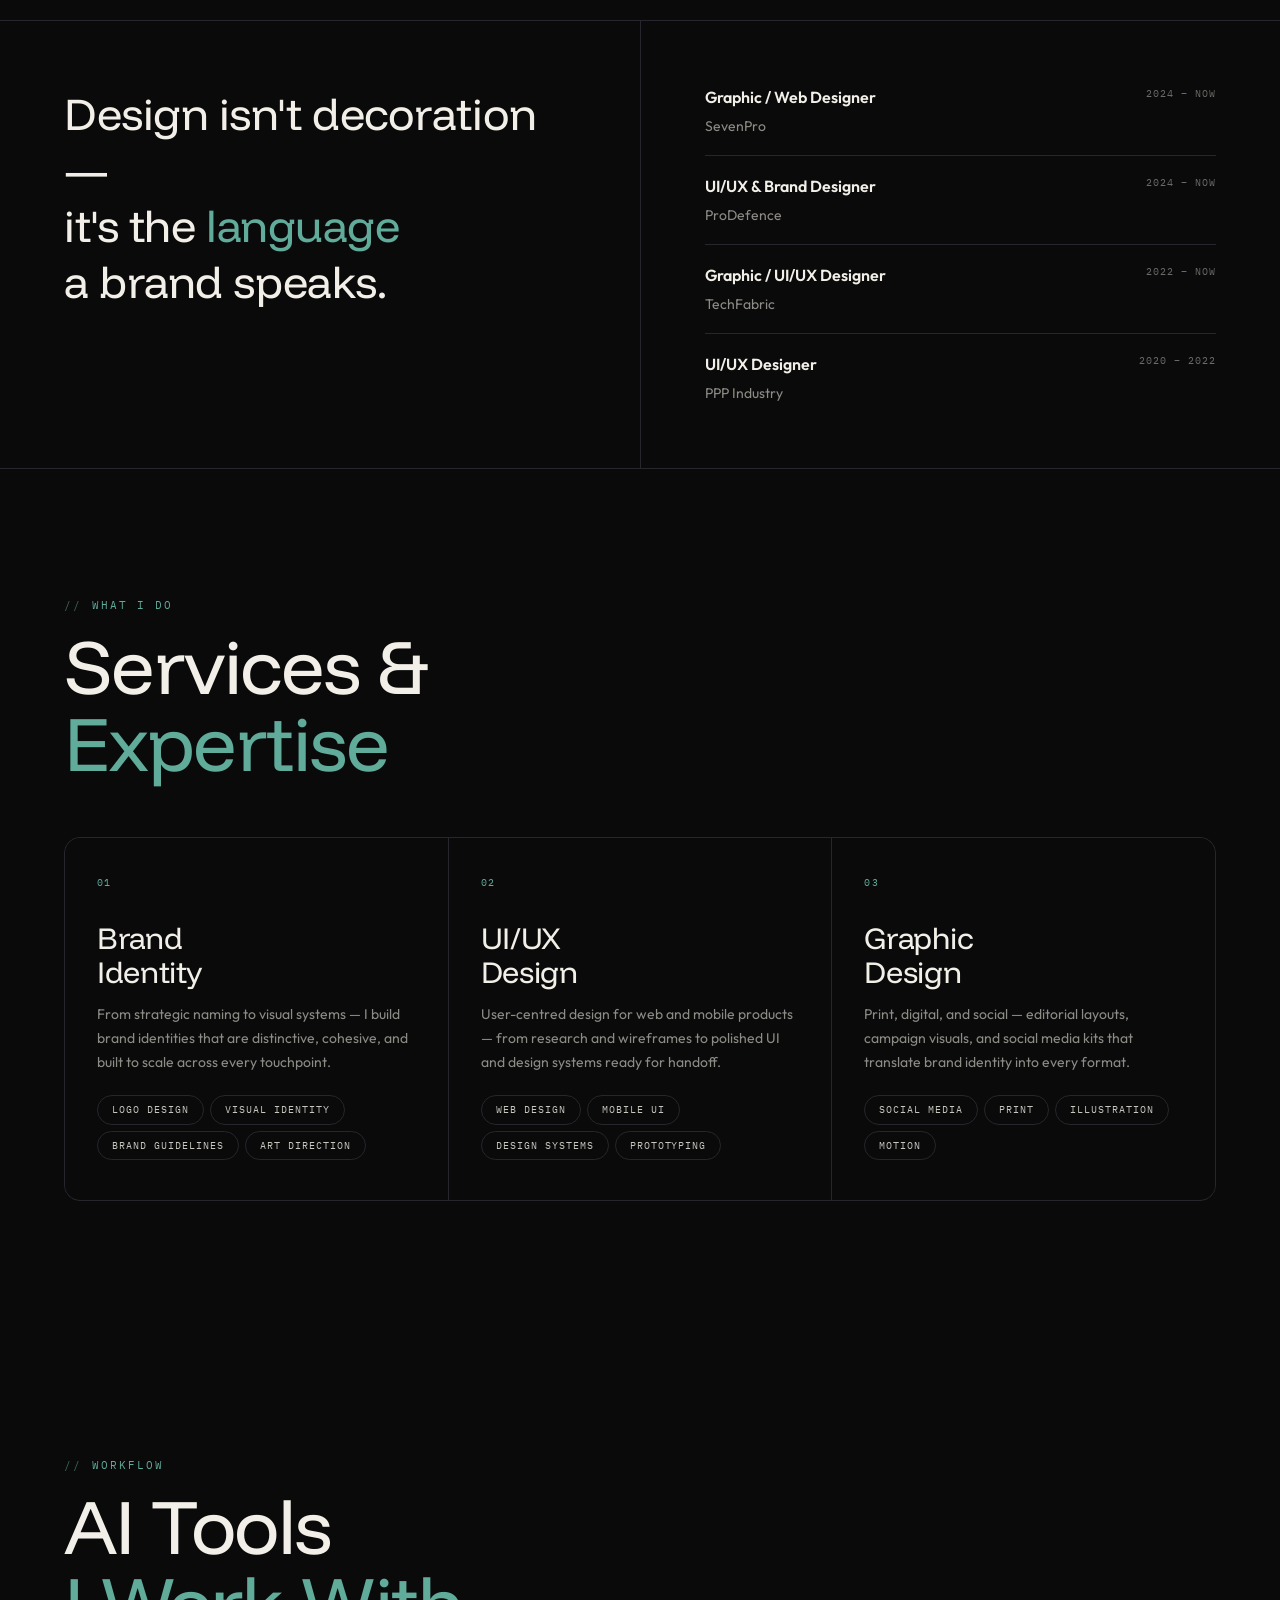
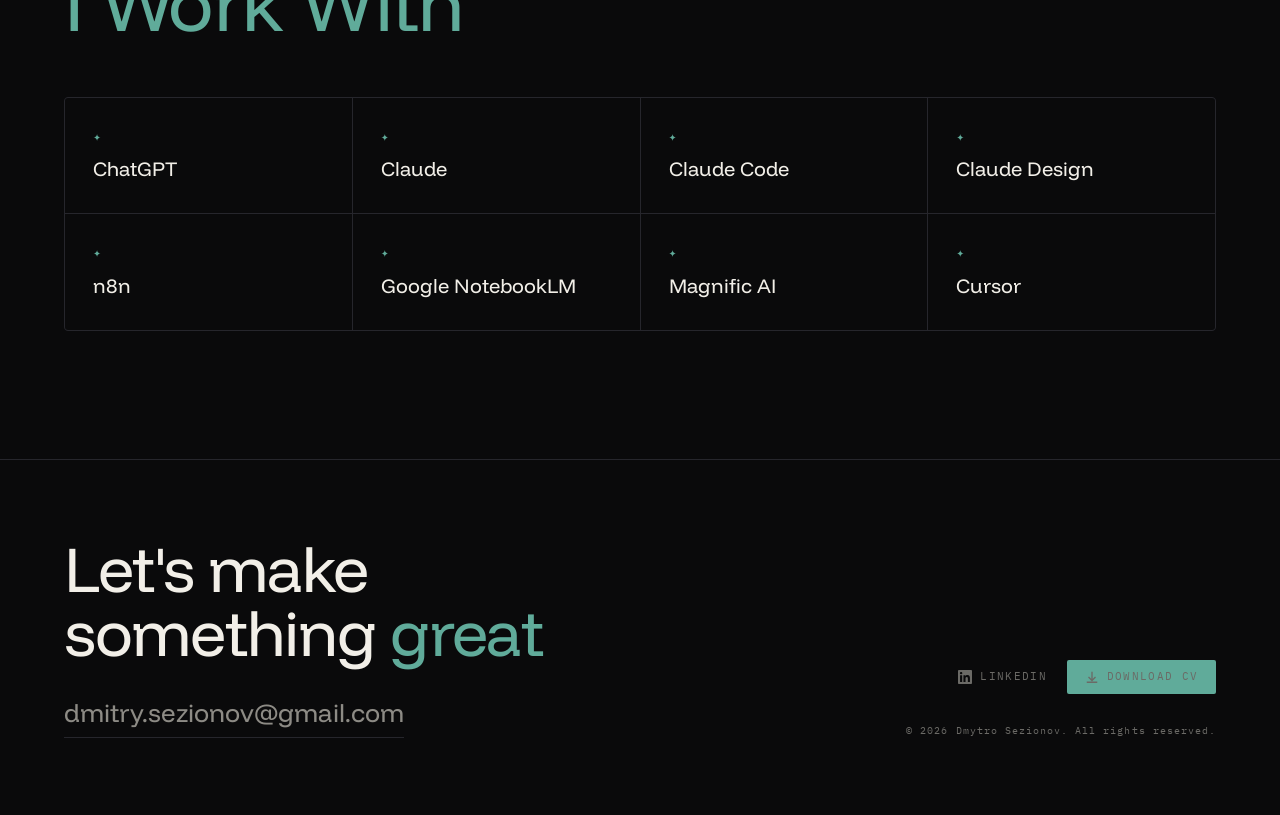
==== commit d8bd96e6: "New cases" ====
--- a/index.html
+++ b/index.html
@@ -179,7 +179,7 @@
         </a>
 
         <!-- Case 3 — Brand (Wide, featured) -->
-        <a href="case-brand-2.html" class="case-card case-card--wide" data-aos="fade-up" data-delay="100" data-cat="brand">
+        <a href="case-jupiterteam.html" class="case-card case-card--wide" data-aos="fade-up" data-delay="100" data-cat="brand">
           <div class="case-thumb">
             <div class="case-thumb-placeholder">B₂</div>
             <div class="case-thumb-overlay">
@@ -192,7 +192,7 @@
           </div>
           <div class="case-info">
             <span class="case-category">Brand Identity · Campaign</span>
-            <h3 class="case-title">Project Name — Full Brand Campaign</h3>
+            <h3 class="case-title">Jupiter Team - Brand System</h3>
             <div class="case-tags">
               <span class="tag">Brand Strategy</span>
               <span class="tag">Art Direction</span>
